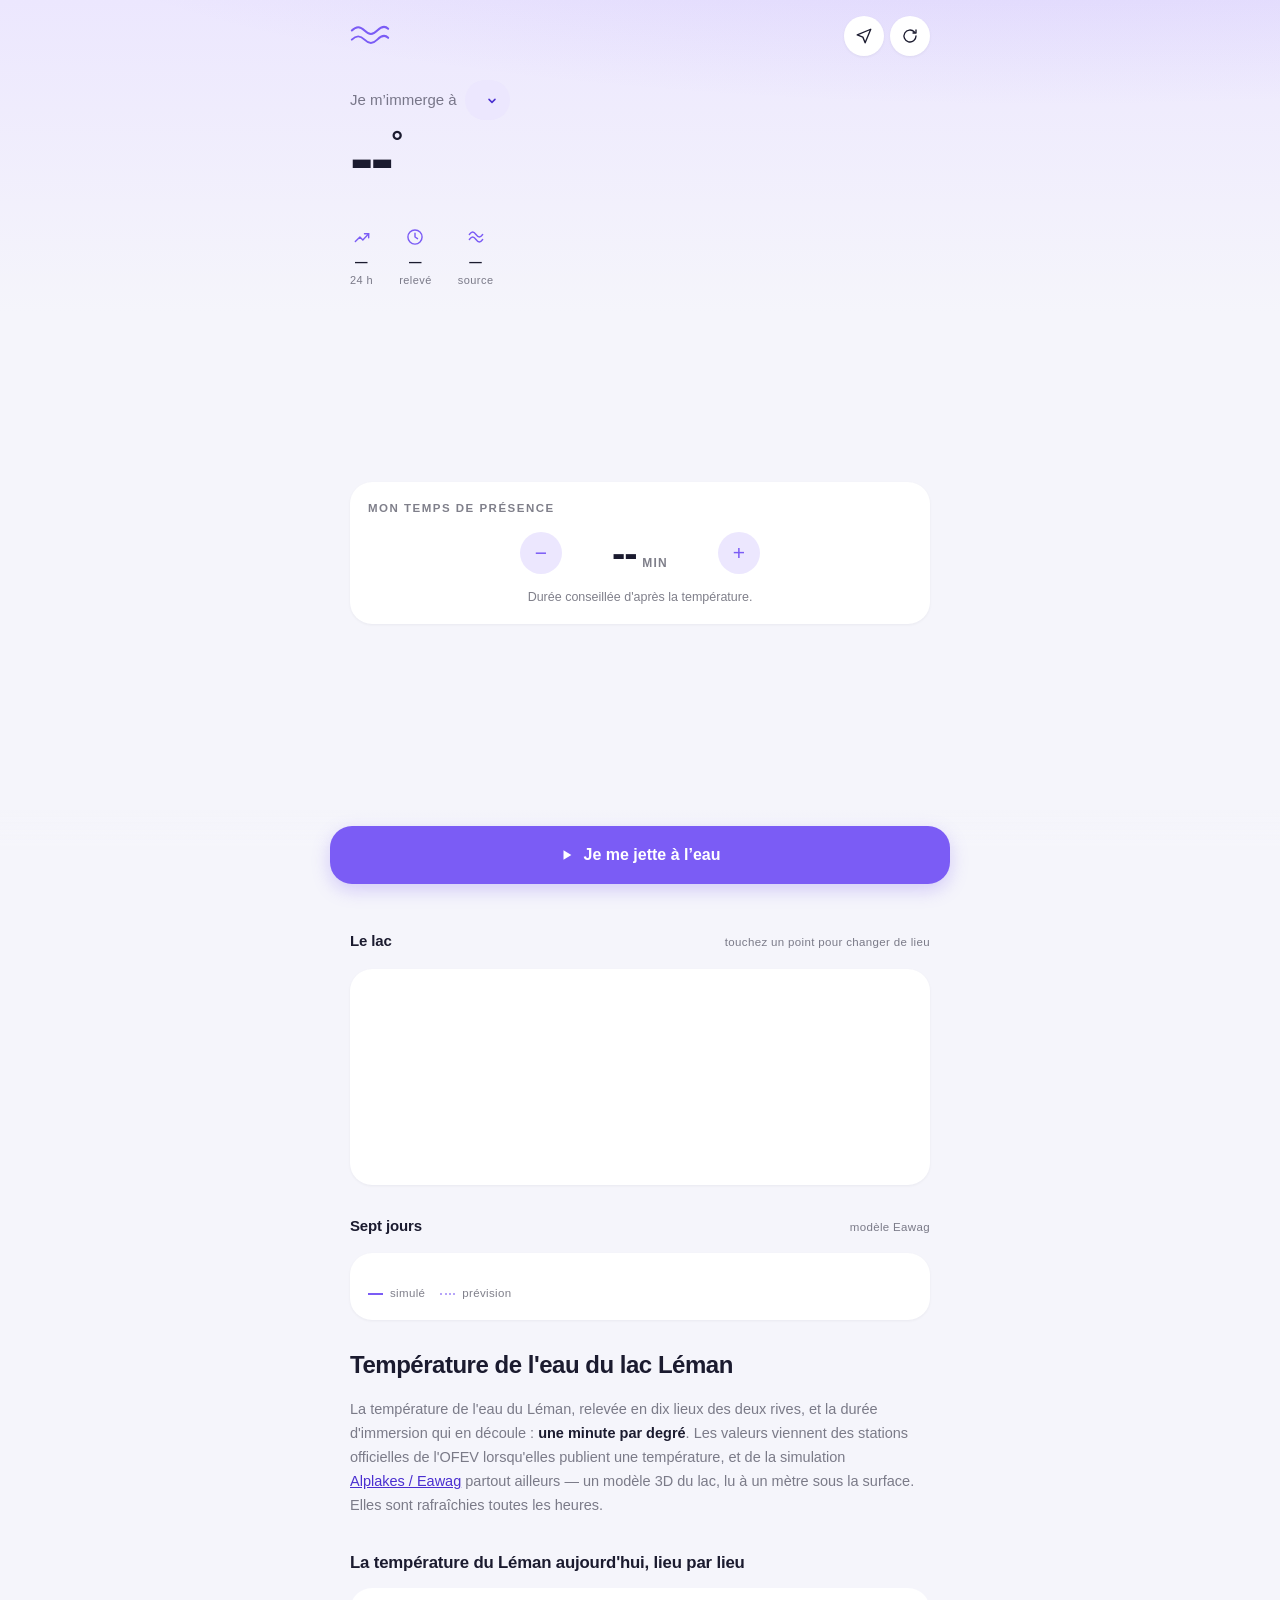
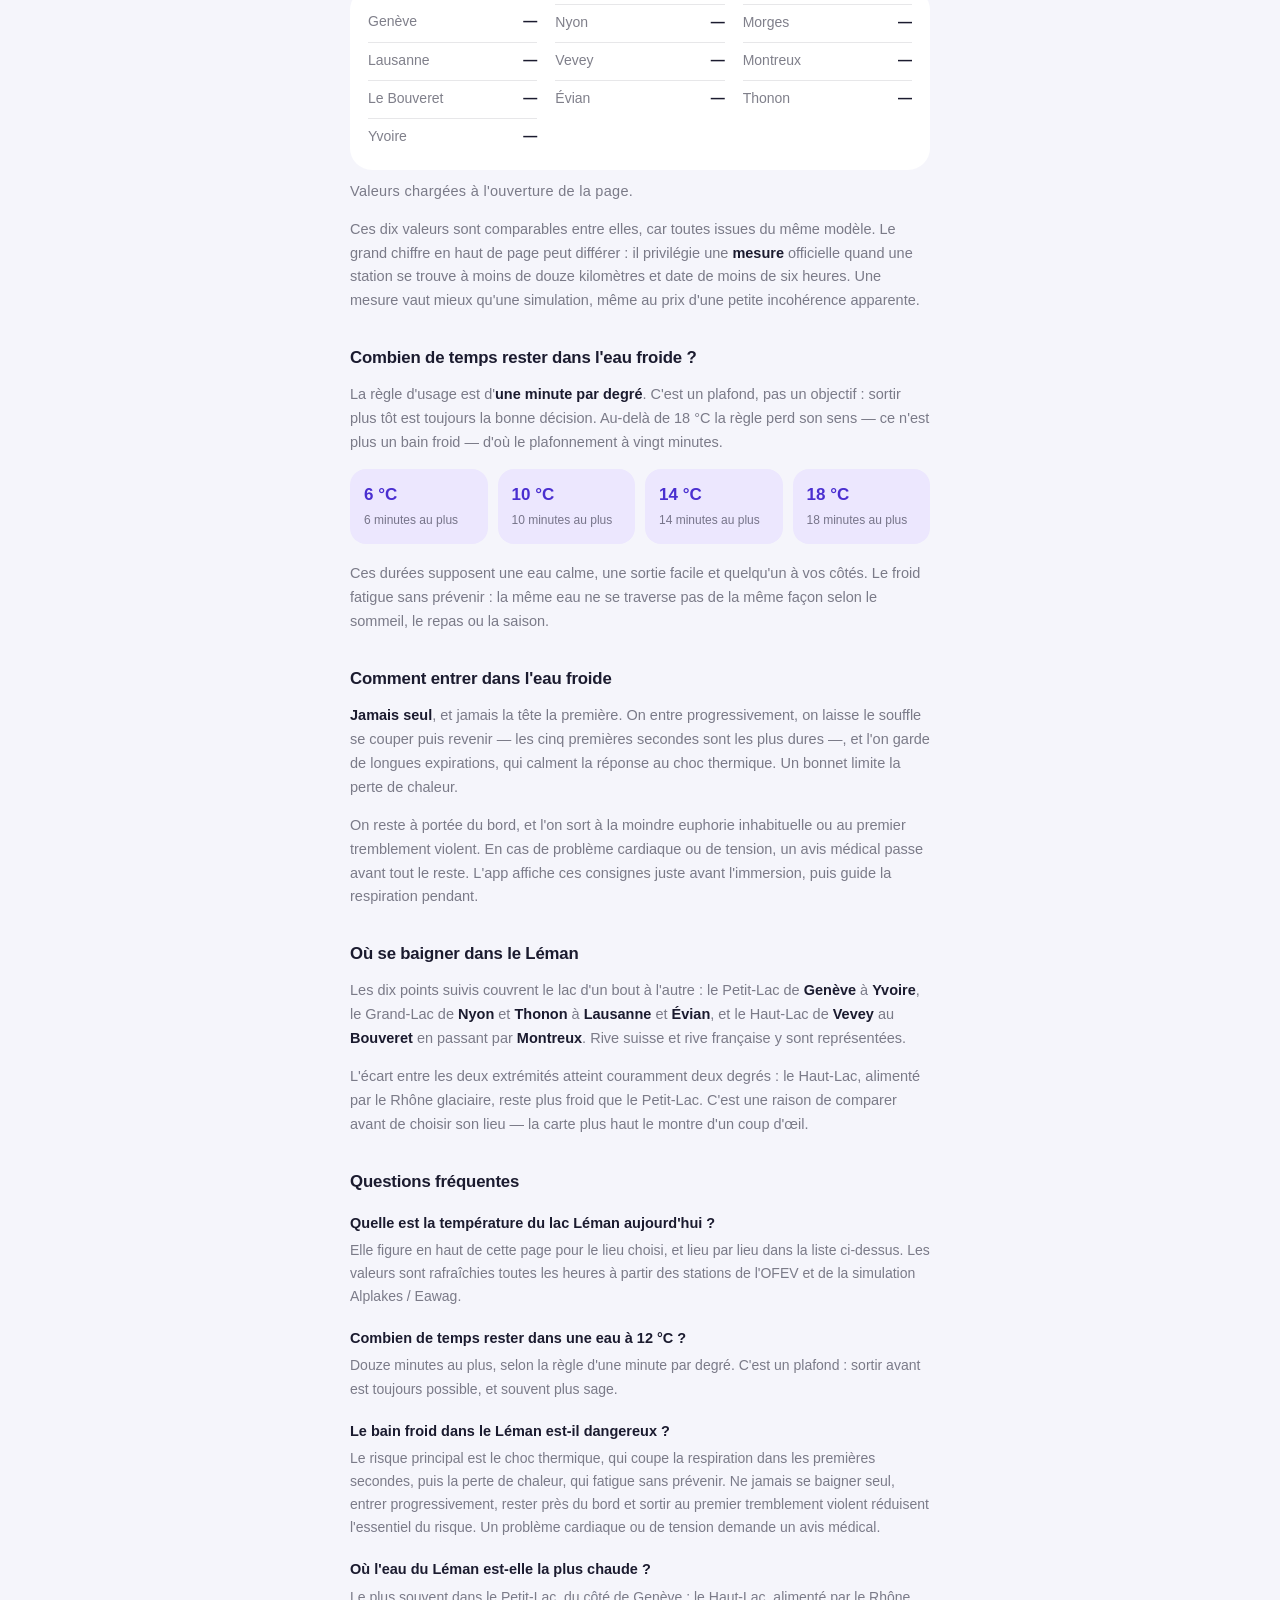
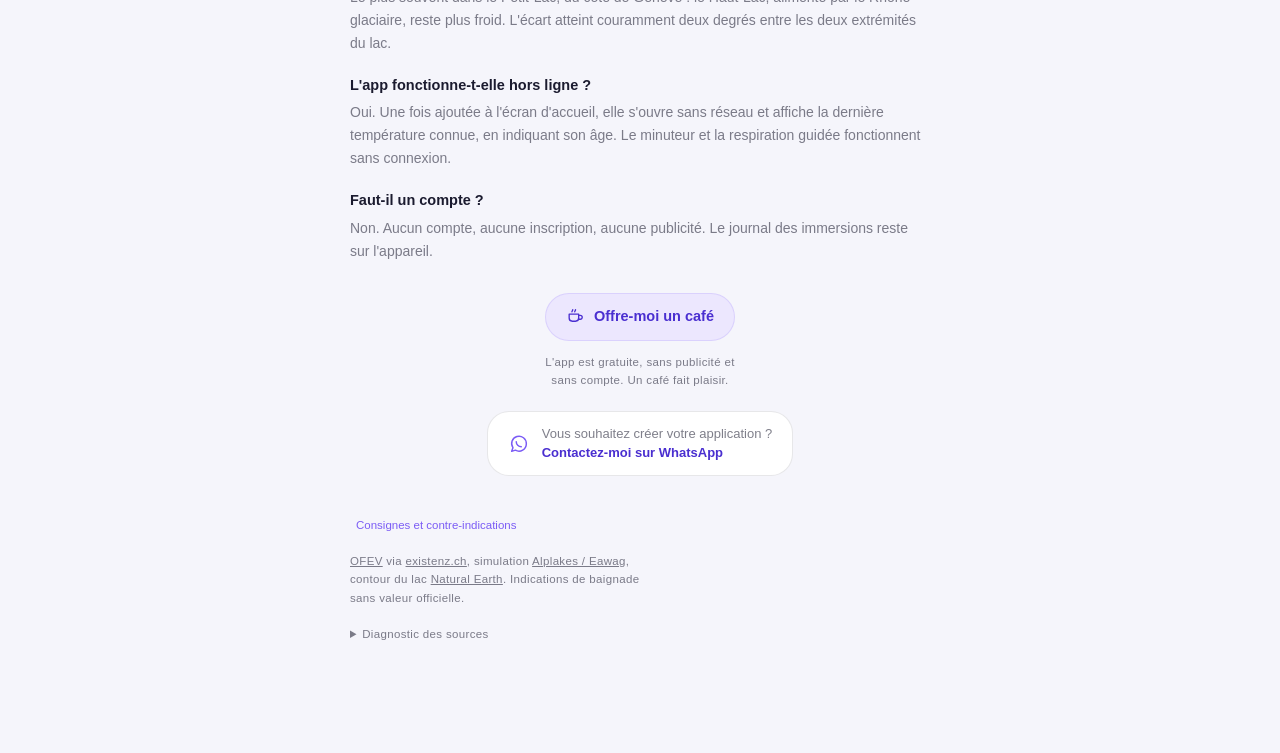
==== index.html @ 4a89159d "MVP v2 : onboarding sécurité, contre-indications, régularité à l'accueil Première tranche du cahier " ====
<!DOCTYPE html>
<html lang="fr-CH">
<head>
<meta charset="utf-8">
<meta name="viewport" content="width=device-width, initial-scale=1, viewport-fit=cover">

<!-- Référencement. Les URL absolues sont obligatoires ici : les robots des
     réseaux sociaux ne résolvent pas les chemins relatifs. Partout ailleurs les
     chemins restent relatifs, ce qui rend le site indifférent à son adresse —
     il a déjà déménagé une fois, d'un sous-dossier GitHub Pages vers ce
     domaine, sans qu'aucun d'eux ne bouge. -->
<title>Température du Léman — Bain froid en direct | Combien de temps rester</title>
<meta name="description"
      content="La température de l'eau du Léman en temps réel et la durée idéale de votre bain froid : 1 minute par degré. Respirez, puis entrez.">
<link rel="canonical" href="https://bainfroidtemps.ch/">

<!-- Deux couleurs plutôt qu'une : la barre d'état d'iOS suit le haut de la page,
     lilas en clair et sombre en sombre. Une teinte unique jurerait dans l'un des
     deux thèmes. -->
<meta name="theme-color" content="#ece7fe" media="(prefers-color-scheme: light)">
<meta name="theme-color" content="#13131d" media="(prefers-color-scheme: dark)">
<meta name="color-scheme" content="light dark">

<!-- Open Graph : WhatsApp, Facebook, LinkedIn -->
<meta property="og:type" content="website">
<meta property="og:site_name" content="Bains Froids Léman">
<meta property="og:title" content="Température du Léman — Bain froid en direct">
<meta property="og:description"
      content="L'eau du Léman en temps réel et la durée idéale de ton bain froid. Respire, puis entre.">
<meta property="og:url" content="https://bainfroidtemps.ch/">
<meta property="og:image" content="https://bainfroidtemps.ch/og-image.png">
<meta property="og:image:width" content="1200">
<meta property="og:image:height" content="630">
<meta property="og:image:alt" content="Bains Froids Léman — la température du lac, et le souffle pour y entrer.">
<meta property="og:locale" content="fr_CH">

<!-- Twitter / X -->
<meta name="twitter:card" content="summary_large_image">
<meta name="twitter:title" content="Température du Léman — Bain froid en direct">
<meta name="twitter:description"
      content="L'eau du Léman en temps réel et la durée idéale de ton bain froid.">
<meta name="twitter:image" content="https://bainfroidtemps.ch/og-image.png">

<!-- PWA -->
<link rel="manifest" href="manifest.webmanifest">
<meta name="apple-mobile-web-app-capable" content="yes">
<meta name="mobile-web-app-capable" content="yes">
<meta name="apple-mobile-web-app-status-bar-style" content="default">
<meta name="apple-mobile-web-app-title" content="Léman">

<!-- Icône de l'écran d'accueil iOS -->
<link rel="apple-touch-icon" href="icons/icon-180.png">

<!-- Favicons -->
<link rel="icon" type="image/png" sizes="32x32" href="icons/favicon-32.png">
<link rel="icon" type="image/png" sizes="16x16" href="icons/favicon-16.png">

<!-- Données structurées : ce qui permet à Google de comprendre qu'il s'agit
     d'une application, et non d'un article de blog sur la baignade. -->
<script type="application/ld+json">
{
  "@context": "https://schema.org",
  "@type": "WebApplication",
  "name": "Bains Froids Léman",
  "url": "https://bainfroidtemps.ch/",
  "description": "La température de l'eau du lac Léman en temps réel et la durée conseillée d'un bain froid : une minute par degré.",
  "applicationCategory": "HealthApplication",
  "operatingSystem": "iOS, Android, navigateur web",
  "inLanguage": "fr-CH",
  "isAccessibleForFree": true,
  "offers": { "@type": "Offer", "price": "0", "priceCurrency": "CHF" },
  "featureList": [
    "Température de l'eau du Léman en dix lieux",
    "Durée conseillée du bain froid, une minute par degré",
    "Minuteur avec respiration guidée et consignes de sécurité",
    "Carte du lac et prévision sur sept jours"
  ],
  "about": { "@type": "BodyOfWater", "name": "Lac Léman" }
}
</script>

<!-- Questions fréquentes. Chaque paire reprend mot pour mot le texte visible en
     bas de page : Google refuse — à juste titre — un balisage qui décrit un
     contenu absent de la page.

     À ne pas confondre avec un gain de résultat enrichi : Google a supprimé les
     résultats enrichis FAQ de la recherche le 7 mai 2026, après les avoir
     réservés depuis août 2023 aux sites gouvernementaux et de santé. Ce bloc
     reste parce que Google continue de l'analyser pour comprendre la page, et
     parce que d'autres consommateurs s'en servent — pas parce qu'il ferait
     apparaître un dépliant dans les résultats. -->
<script type="application/ld+json">
{
  "@context": "https://schema.org",
  "@type": "FAQPage",
  "inLanguage": "fr-CH",
  "mainEntity": [
    {
      "@type": "Question",
      "name": "Quelle est la température du lac Léman aujourd'hui ?",
      "acceptedAnswer": {
        "@type": "Answer",
        "text": "Elle figure en haut de cette page pour le lieu choisi, et lieu par lieu dans la liste ci-dessus. Les valeurs sont rafraîchies toutes les heures à partir des stations de l'OFEV et de la simulation Alplakes / Eawag."
      }
    },
    {
      "@type": "Question",
      "name": "Combien de temps rester dans une eau à 12 °C ?",
      "acceptedAnswer": {
        "@type": "Answer",
        "text": "Douze minutes au plus, selon la règle d'une minute par degré. C'est un plafond : sortir avant est toujours possible, et souvent plus sage."
      }
    },
    {
      "@type": "Question",
      "name": "Le bain froid dans le Léman est-il dangereux ?",
      "acceptedAnswer": {
        "@type": "Answer",
        "text": "Le risque principal est le choc thermique, qui coupe la respiration dans les premières secondes, puis la perte de chaleur, qui fatigue sans prévenir. Ne jamais se baigner seul, entrer progressivement, rester près du bord et sortir au premier tremblement violent réduisent l'essentiel du risque. Un problème cardiaque ou de tension demande un avis médical."
      }
    },
    {
      "@type": "Question",
      "name": "Où l'eau du Léman est-elle la plus chaude ?",
      "acceptedAnswer": {
        "@type": "Answer",
        "text": "Le plus souvent dans le Petit-Lac, du côté de Genève : le Haut-Lac, alimenté par le Rhône glaciaire, reste plus froid. L'écart atteint couramment deux degrés entre les deux extrémités du lac."
      }
    },
    {
      "@type": "Question",
      "name": "L'app fonctionne-t-elle hors ligne ?",
      "acceptedAnswer": {
        "@type": "Answer",
        "text": "Oui. Une fois ajoutée à l'écran d'accueil, elle s'ouvre sans réseau et affiche la dernière température connue, en indiquant son âge. Le minuteur et la respiration guidée fonctionnent sans connexion."
      }
    },
    {
      "@type": "Question",
      "name": "Faut-il un compte ?",
      "acceptedAnswer": {
        "@type": "Answer",
        "text": "Non. Aucun compte, aucune inscription, aucune publicité. Le journal des immersions reste sur l'appareil."
      }
    }
  ]
}
</script>

<link rel="stylesheet" href="app.css">
</head>
<body data-band="unknown">

<div class="wash" aria-hidden="true"></div>

<div class="app">

  <!-- Écran de préparation : température, durée, sélecteur du lieu. L'action
       vit dans son propre bandeau fixe, ci-dessous : toujours visible. -->
  <section class="screen">

    <header class="top">
      <svg class="mark" viewBox="0 0 44 30" role="img" aria-label="Lac Léman">
        <path d="M2 9c5-5 9-5 14 0s9 5 14 0 9-5 12-2"/>
        <path d="M2 19c5-5 9-5 14 0s9 5 14 0 9-5 12-2"/>
      </svg>
      <div class="tools">
        <button id="locate" class="ghost" type="button" aria-label="Le lieu le plus proche de moi">
          <svg viewBox="0 0 24 24" aria-hidden="true"><path d="M21 3 3 10.5l7.5 3 3 7.5L21 3Z"/></svg>
        </button>
        <button id="refresh" class="ghost" type="button" aria-label="Actualiser">
          <svg viewBox="0 0 24 24" aria-hidden="true"><path d="M20 12a8 8 0 1 1-2.34-5.66M20 4v4h-4"/></svg>
        </button>
      </div>
    </header>

    <!-- Choix du lieu : un vrai <select>, donc la roue native d'iOS — plus sûre
         au pouce qu'une liste maison, et lisible par VoiceOver sans effort. -->
    <p class="whereat">
      <label for="spot">Je m’immerge à</label>
      <span class="pick">
        <select id="spot" aria-label="Lieu de baignade"></select>
        <svg viewBox="0 0 16 16" aria-hidden="true"><path d="M4 6.5 8 10.5l4-4"/></svg>
      </span>
      <span class="whereat-far" id="spotDistance"></span>
    </p>

    <div class="readout" aria-live="polite">
      <p class="readout-value"><span id="value">--</span><span class="degree">°</span></p>
      <p class="readout-source" id="readoutSource"></p>
    </div>

    <!-- Ce que l'app dit du jour. Change avec la température et avec la date :
         sans cela, la même phrase deux semaines de suite ne veut plus rien dire. -->
    <p class="greeting" id="greeting"></p>

    <ul class="facts">
      <li>
        <svg viewBox="0 0 24 24" aria-hidden="true"><path d="M4 17.5 9.5 12l3.5 3.5L20 8"/><path d="M15 8h5v5"/></svg>
        <span><b id="factTrend">—</b>24 h</span>
      </li>
      <li>
        <svg viewBox="0 0 24 24" aria-hidden="true"><circle cx="12" cy="12" r="8.5"/><path d="M12 7.5V12l3 2"/></svg>
        <span><b id="factAge">—</b><span id="factAgeLabel">relevé</span></span>
      </li>
      <li>
        <svg viewBox="0 0 24 24" aria-hidden="true"><path d="M4 15c3-4 5-4 8 0s5 4 8 0"/><path d="M4 9c3-4 5-4 8 0s5 4 8 0"/></svg>
        <span><b id="factSource">—</b>source</span>
      </li>
    </ul>

    <!-- Invisible tant qu'aucun bain n'est consigné : rien à raconter à qui
         découvre l'app. La régularité, jamais la durée ni le froid — voir
         `statsPhrase` dans sources.js. -->
    <p class="streak" id="homeStreak" hidden></p>

    <div class="card">
      <p class="card-title">Mon temps de présence</p>
      <div class="bath-stepper">
        <button type="button" id="bathMinus" class="round" aria-label="Une minute de moins">−</button>
        <p class="bath-duration"><span id="bathMinutes">--</span><span class="bath-unit">min</span></p>
        <button type="button" id="bathPlus" class="round" aria-label="Une minute de plus">+</button>
      </div>
      <p class="card-note" id="bathNote">Durée conseillée d'après la température.</p>
    </div>
  </section>

  <!-- Bandeau d'action fixe : le geste de lancement ne doit pas dépendre du
       défilement, ni pour le retrouver plus bas, ni pour l'éviter par mégarde
       en scrollant vers la carte ou la courbe.
       Rien d'autre ne s'y ajoute : c'est un bord d'écran, la place y est comptée,
       et tout ce qui s'y superpose finit par recouvrir le bouton. -->
  <div class="cta-dock">
    <button type="button" id="bathStart" class="cta">
      <svg class="cta-icon" viewBox="0 0 16 16" aria-hidden="true"><path d="M4 2.5v11l9-5.5-9-5.5Z"/></svg>
      Je me jette à l’eau
    </button>
  </div>

  <!-- La carte : comparer les lieux vient après le geste. -->
  <section class="block">
    <h2 class="micro">Le lac <span class="micro-note">touchez un point pour changer de lieu</span></h2>
    <div class="card">
      <div class="map" id="map"></div>
    </div>
  </section>

  <section class="block">
    <h2 class="micro">Sept jours <span id="chartHint" class="micro-note">modèle Eawag</span></h2>
    <div class="card">
      <div class="chart" id="chart"></div>
      <p class="micro-note legend">
        <span class="key"></span>simulé<span class="key key-future"></span>prévision
      </p>
    </div>
  </section>

  <!-- Contenu rédigé, sous l'app plutôt que dedans : l'écran de préparation
       reste nu, et un moteur de recherche trouve enfin autre chose que des
       libellés de boutons. Les valeurs entre les marqueurs `prerender` sont
       écrites par la CI (tools/prerender-seo.mjs) : sans elles, un robot ne voit
       que des tirets, puisque tout le reste arrive par JavaScript. -->
  <section class="block prose">
    <h1>Température de l'eau du lac Léman</h1>

    <p>
      La température de l'eau du Léman, relevée en dix lieux des deux rives, et
      la durée d'immersion qui en découle&nbsp;: <b>une minute par degré</b>.
      Les valeurs viennent des stations officielles de l'OFEV lorsqu'elles
      publient une température, et de la simulation
      <a href="https://www.alplakes.eawag.ch/" target="_blank" rel="noopener">Alplakes&nbsp;/&nbsp;Eawag</a>
      partout ailleurs — un modèle 3D du lac, lu à un mètre sous la surface.
      Elles sont rafraîchies toutes les heures.
    </p>

    <h2 id="aujourdhui">La température du Léman aujourd'hui, lieu par lieu</h2>

    <ul class="temps" id="tempsList">
      <!-- prerender:temps -->
      <li><span>Genève</span><b>—</b></li>
      <li><span>Nyon</span><b>—</b></li>
      <li><span>Morges</span><b>—</b></li>
      <li><span>Lausanne</span><b>—</b></li>
      <li><span>Vevey</span><b>—</b></li>
      <li><span>Montreux</span><b>—</b></li>
      <li><span>Le Bouveret</span><b>—</b></li>
      <li><span>Évian</span><b>—</b></li>
      <li><span>Thonon</span><b>—</b></li>
      <li><span>Yvoire</span><b>—</b></li>
      <!-- /prerender:temps -->
    </ul>

    <p class="temps-stamp">
      <!-- prerender:stamp -->Valeurs chargées à l'ouverture de la page.<!-- /prerender:stamp -->
    </p>

    <p>
      Ces dix valeurs sont comparables entre elles, car toutes issues du même
      modèle. Le grand chiffre en haut de page peut différer&nbsp;: il privilégie
      une <b>mesure</b> officielle quand une station se trouve à moins de douze
      kilomètres et date de moins de six heures. Une mesure vaut mieux qu'une
      simulation, même au prix d'une petite incohérence apparente.
    </p>

    <h2 id="duree">Combien de temps rester dans l'eau froide&nbsp;?</h2>

    <p>
      La règle d'usage est d'<b>une minute par degré</b>. C'est un plafond, pas un
      objectif&nbsp;: sortir plus tôt est toujours la bonne décision. Au-delà de
      18&nbsp;°C la règle perd son sens — ce n'est plus un bain froid — d'où le
      plafonnement à vingt minutes.
    </p>

    <ul class="duree-list">
      <li><b>6&nbsp;°C</b><span>6 minutes au plus</span></li>
      <li><b>10&nbsp;°C</b><span>10 minutes au plus</span></li>
      <li><b>14&nbsp;°C</b><span>14 minutes au plus</span></li>
      <li><b>18&nbsp;°C</b><span>18 minutes au plus</span></li>
    </ul>

    <p>
      Ces durées supposent une eau calme, une sortie facile et quelqu'un à vos
      côtés. Le froid fatigue sans prévenir&nbsp;: la même eau ne se traverse pas
      de la même façon selon le sommeil, le repas ou la saison.
    </p>

    <h2 id="entrer">Comment entrer dans l'eau froide</h2>

    <p>
      <b>Jamais seul</b>, et jamais la tête la première. On entre
      progressivement, on laisse le souffle se couper puis revenir — les cinq
      premières secondes sont les plus dures —, et l'on garde de longues
      expirations, qui calment la réponse au choc thermique. Un bonnet limite la
      perte de chaleur.
    </p>

    <p>
      On reste à portée du bord, et l'on sort à la moindre euphorie inhabituelle
      ou au premier tremblement violent. En cas de problème cardiaque ou de
      tension, un avis médical passe avant tout le reste. L'app affiche ces
      consignes juste avant l'immersion, puis guide la respiration pendant.
    </p>

    <h2 id="ou">Où se baigner dans le Léman</h2>

    <p>
      Les dix points suivis couvrent le lac d'un bout à l'autre&nbsp;: le
      Petit-Lac de <b>Genève</b> à <b>Yvoire</b>, le Grand-Lac de <b>Nyon</b> et
      <b>Thonon</b> à <b>Lausanne</b> et <b>Évian</b>, et le Haut-Lac de
      <b>Vevey</b> au <b>Bouveret</b> en passant par <b>Montreux</b>. Rive suisse
      et rive française y sont représentées.
    </p>

    <p>
      L'écart entre les deux extrémités atteint couramment deux degrés&nbsp;: le
      Haut-Lac, alimenté par le Rhône glaciaire, reste plus froid que le
      Petit-Lac. C'est une raison de comparer avant de choisir son lieu — la
      carte plus haut le montre d'un coup d'œil.
    </p>

    <h2 id="faq">Questions fréquentes</h2>

    <dl class="faq">
      <dt>Quelle est la température du lac Léman aujourd'hui&nbsp;?</dt>
      <dd>
        Elle figure en haut de cette page pour le lieu choisi, et lieu par lieu
        dans la liste ci-dessus. Les valeurs sont rafraîchies toutes les heures à
        partir des stations de l'OFEV et de la simulation Alplakes&nbsp;/&nbsp;Eawag.
      </dd>

      <dt>Combien de temps rester dans une eau à 12&nbsp;°C&nbsp;?</dt>
      <dd>
        Douze minutes au plus, selon la règle d'une minute par degré. C'est un
        plafond&nbsp;: sortir avant est toujours possible, et souvent plus sage.
      </dd>

      <dt>Le bain froid dans le Léman est-il dangereux&nbsp;?</dt>
      <dd>
        Le risque principal est le choc thermique, qui coupe la respiration dans
        les premières secondes, puis la perte de chaleur, qui fatigue sans
        prévenir. Ne jamais se baigner seul, entrer progressivement, rester près
        du bord et sortir au premier tremblement violent réduisent l'essentiel du
        risque. Un problème cardiaque ou de tension demande un avis médical.
      </dd>

      <dt>Où l'eau du Léman est-elle la plus chaude&nbsp;?</dt>
      <dd>
        Le plus souvent dans le Petit-Lac, du côté de Genève&nbsp;: le Haut-Lac,
        alimenté par le Rhône glaciaire, reste plus froid. L'écart atteint
        couramment deux degrés entre les deux extrémités du lac.
      </dd>

      <dt>L'app fonctionne-t-elle hors ligne&nbsp;?</dt>
      <dd>
        Oui. Une fois ajoutée à l'écran d'accueil, elle s'ouvre sans réseau et
        affiche la dernière température connue, en indiquant son âge. Le minuteur
        et la respiration guidée fonctionnent sans connexion.
      </dd>

      <dt>Faut-il un compte&nbsp;?</dt>
      <dd>
        Non. Aucun compte, aucune inscription, aucune publicité. Le journal des
        immersions reste sur l'appareil.
      </dd>
    </dl>
  </section>

  <!-- Soutien : en filet plutôt qu'en violet plein, pour ne pas entrer en
       concurrence avec le bouton de lancement, qui reste la seule action pleine
       de l'écran. -->
  <section class="block support">
    <a class="coffee" href="https://paypal.me/germainlot" target="_blank" rel="noopener">
      <svg viewBox="0 0 24 24" aria-hidden="true">
        <path d="M4 9h12v5a4 4 0 0 1-4 4H8a4 4 0 0 1-4-4V9Z"/>
        <path d="M16 10.5h2a2.5 2.5 0 0 1 0 5h-2"/>
        <path d="M7.5 6c0-1 1-1.4 1-2.5M11 6c0-1 1-1.4 1-2.5"/>
      </svg>
      Offre-moi un café
    </a>
    <p class="micro-note">
      L'app est gratuite, sans publicité et sans compte. Un café fait plaisir.
    </p>

    <!-- Le libellé annonce WhatsApp : le lien ouvre l'application, et une
         destination inattendue au toucher se paie en confiance. -->
    <a class="commission"
       href="https://api.whatsapp.com/send/?phone=41799291598&amp;text=Bonjour+Germain%2C%0A%0AJe+souhaite+lancer+un+projet+de+site+web.%0A%0AVoici+quelques+informations+%3A%0A%E2%80%93+Type+de+projet+%3A%0A%E2%80%93+Objectif+principal+%3A%0A%E2%80%93+D%C3%A9lai+souhait%C3%A9+%3A%0A%0AJe+suis+disponible+pour+en+discuter.&amp;type=phone_number&amp;app_absent=0"
       target="_blank" rel="noopener">
      <svg viewBox="0 0 24 24" aria-hidden="true">
        <path d="M20 11.7a8 8 0 0 1-11.9 7L4 20l1.4-4a8 8 0 1 1 14.6-4.3Z"/>
        <path d="M9 9.5c0 3 2.5 5.5 5.5 5.5"/>
      </svg>
      <span>Vous souhaitez créer votre application&nbsp;?<b>Contactez-moi sur WhatsApp</b></span>
    </a>
  </section>

  <footer class="block foot">
    <!-- Invite d'installation : une ligne au pied de page, dans la taille des
         mentions de sources. Elle a d'abord été un panneau flottant, puis une
         carte dans le bandeau d'action — les deux fois, elle disputait le bas de
         l'écran au seul bouton qui compte. Ici elle informe sans rien couvrir. -->
    <p class="install" id="install" hidden>
      <svg viewBox="0 0 24 24" aria-hidden="true">
        <path d="M12 15.5V4m0 0L8.5 7.5M12 4l3.5 3.5"/>
        <path d="M5.5 13v6a1.5 1.5 0 0 0 1.5 1.5h10a1.5 1.5 0 0 0 1.5-1.5v-6"/>
      </svg>
      <span>Ajoutez l'app à votre écran d'accueil&nbsp;: <b>Partager</b> → <b>Sur l'écran d'accueil</b>.</span>
      <button type="button" id="installClose" class="link-btn">Fermer</button>
    </p>

    <p class="micro-note">
      <button type="button" id="reviewSafety" class="link-btn">Consignes et contre-indications</button>
    </p>

    <p class="micro-note">
      <a href="https://www.hydrodaten.admin.ch/" target="_blank" rel="noopener">OFEV</a>
      via <a href="https://api.existenz.ch/" target="_blank" rel="noopener">existenz.ch</a>,
      simulation <a href="https://www.alplakes.eawag.ch/" target="_blank" rel="noopener">Alplakes&nbsp;/&nbsp;Eawag</a>,
      contour du lac <a href="https://www.naturalearthdata.com/" target="_blank" rel="noopener">Natural&nbsp;Earth</a>.
      Indications de baignade sans valeur officielle.
    </p>
    <details class="diag">
      <summary class="micro-note">Diagnostic des sources</summary>
      <pre id="diagOut">—</pre>
    </details>
  </footer>

  <div class="toast" id="toast" hidden></div>
</div>

<!-- Sécurité, avant tout le reste : montrée une fois à l'ouverture, et
     rappelable depuis le pied de page. Deux écrans, jamais un diagnostic —
     l'app informe des risques, elle ne certifie jamais que vous pouvez vous
     baigner : aucune case « je n'ai aucune contre-indication » n'existe ici. -->
<div class="onboarding" id="onboarding" role="dialog" aria-label="Consignes de sécurité" data-step="safety" hidden>

  <div class="onb-step" data-step="safety">
    <p class="timer-phase">Avant de commencer</p>
    <p class="onb-lead">Le bain froid comporte des risques réels. Quatre choses à savoir avant la première fois.</p>

    <ul class="brief-list">
      <li><b>Choc thermique.</b> Le souffle se coupe dans les premières secondes — c'est normal, il repart. Entrez progressivement, jamais la tête la première.</li>
      <li><b>Jamais seul.</b> Quelqu'un vous accompagne et vous voit, à chaque immersion.</li>
      <li><b>Après-coup (afterdrop).</b> Le corps continue de se refroidir après la sortie. Vêtements secs et chauds d'abord ; douche brûlante ou sauna, seulement après.</li>
      <li><b>Sortie immédiate</b> à la moindre euphorie inhabituelle ou au premier tremblement violent.</li>
    </ul>

    <button type="button" id="onbNext" class="cta">Continuer</button>
  </div>

  <div class="onb-step" data-step="health">
    <p class="timer-phase">Une chose à vérifier</p>
    <p class="onb-lead">
      Problème cardiaque, hypertension, grossesse, épilepsie, syndrome de Raynaud, ou le moindre doute sur votre
      état de santé&nbsp;: parlez-en à un médecin avant de commencer. Cette app n'est pas un dispositif médical
      et ne remplace pas cet avis.
    </p>

    <p class="onb-emergency">En cas d'urgence en Suisse&nbsp;: <b>144</b> (ambulance) ou <b>112</b>.</p>

    <div class="timer-actions">
      <button type="button" id="onbDone" class="cta">Compris, découvrir l'app</button>
      <button type="button" id="onbBack" class="link-btn">Revoir les consignes</button>
    </div>

    <p class="brief-sources">
      D'après <a href="https://www.slrg.ch/fr/conseils-pour-la-nage-en-eau-froide" target="_blank" rel="noopener">la SSS</a>
      et <a href="https://www.wta.org/go-outside/trail-smarts/how-to-swim-safely-in-cold-water-lakes" target="_blank" rel="noopener">la WTA</a>.
      Ne remplace pas un avis médical.
    </p>
  </div>

</div>

<!-- Minuteur plein écran : consignes et confirmation, puis l'immersion. -->
<div class="timer" id="timer" role="dialog" aria-label="Minuteur de bain froid" data-state="briefing" hidden>

  <!-- Deuxième confirmation : les consignes se lisent avant d'entrer dans l'eau. -->
  <div class="brief" id="brief">
    <p class="timer-phase">Avant d'entrer</p>

    <p class="brief-duration"><span id="briefMinutes">--</span><span class="bath-unit">min max</span></p>

    <ul class="brief-list">
      <li>Quelqu'un vous accompagne et vous voit.</li>
      <li>Entrez progressivement, jamais la tête la première ; un bonnet limite la perte de chaleur.</li>
      <li>Respirez lentement, longues expirations, pour contrer le choc thermique.</li>
      <li>Restez à portée du bord : la fatigue peut tomber d'un coup.</li>
      <li>Sortez à la moindre euphorie inhabituelle ou tremblement violent.</li>
      <li>Problème cardiaque ou de tension : abstenez-vous, demandez un avis médical.</li>
    </ul>

    <div class="hold">
      <button type="button" id="holdBtn" class="hold-btn"
              aria-label="Maintenir pour lancer le minuteur">
        <svg viewBox="0 0 96 96" aria-hidden="true">
          <circle class="hold-track" cx="48" cy="48" r="43"/>
          <circle class="hold-fill" id="holdFill" cx="48" cy="48" r="43"/>
        </svg>
        <span class="hold-label" id="holdLabel">Maintenir</span>
      </button>
      <p class="timer-note" id="holdNote">Maintenez une seconde pour lancer</p>
    </div>

    <button type="button" id="briefCancel" class="link-btn">Annuler</button>

    <p class="brief-sources">
      D'après <a href="https://www.slrg.ch/fr/conseils-pour-la-nage-en-eau-froide" target="_blank" rel="noopener">la SSS</a>,
      <a href="https://www.24heures.ch/bain-en-eau-froide-conseils-et-lieux-pour-se-lancer-358447963782" target="_blank" rel="noopener">24 heures</a>,
      <a href="https://www.20min.ch/fr/story/bain-en-eau-froide-les-conseils-dun-expert-romand-294476565256" target="_blank" rel="noopener">20 minutes</a>
      et <a href="https://www.wta.org/go-outside/trail-smarts/how-to-swim-safely-in-cold-water-lakes" target="_blank" rel="noopener">la WTA</a>.
      Ne remplace pas un avis médical.
    </p>
  </div>

  <div class="timer-inner" aria-live="polite">
    <p class="timer-phase" id="timerPhase">—</p>
    <p class="timer-clock" id="timerClock">00:00</p>
    <p class="timer-hint" id="timerHint"></p>

    <div class="breath" id="breath" hidden>
      <span class="breath-ring" id="breathRing"></span>
      <span class="breath-word" id="breathWord">Inspirez</span>
    </div>
    <div class="timer-bar"><span id="timerFill"></span></div>
    <p class="timer-meta" id="timerMeta"></p>
    <p class="timer-warn">
      Sortez immédiatement en cas d'euphorie inhabituelle ou de tremblements violents.
    </p>
    <div class="timer-actions">
      <button type="button" id="timerDone" class="cta">Je sors</button>
      <button type="button" id="timerCancel" class="link-btn">Annuler</button>
    </div>
    <p class="timer-note">Gardez l'écran allumé : iOS suspend le minuteur en arrière-plan.</p>
  </div>

  <!-- Après la sortie : le moment où l'app dit quelque chose plutôt que de
       disparaître. « Voilà. » sans félicitations, la donnée du jour, et le geste
       qui inscrit l'immersion au journal. -->
  <div class="after" id="after">
    <p class="after-word">Voilà.</p>
    <p class="after-line" id="afterLine">Rien de spectaculaire, et pourtant.</p>

    <div class="after-facts">
      <p><b id="afterMinutes">--</b><span>minutes</span></p>
      <p><b id="afterTemp">--</b><span>degrés</span></p>
    </div>

    <p class="after-stats" id="afterStats"></p>

    <div class="timer-actions">
      <button type="button" id="afterKeep" class="cta">
        <svg class="cta-tick" viewBox="0 0 16 16" aria-hidden="true"><path d="M3 8.5 6.2 12 13 4"/></svg>
        J'y étais
      </button>
      <button type="button" id="afterShare" class="link-btn" hidden>Partager</button>
      <button type="button" id="afterClose" class="link-btn">Fermer</button>
    </div>
  </div>
</div>

<script src="app.js" type="module"></script>
</body>
</html>
---- app.css ----
/* Température du Léman
 *
 * Identité reprise d'une maquette d'app de réservation : violet et lilas, fonds
 * clairs, cartes blanches très arrondies, icônes en filet, et un histogramme
 * d'affluence — devenu ici « quand y aller », qui répond à la vraie question
 * d'un baigneur. La température ne colore plus le fond : elle colore les barres
 * et les points de la carte, là où elle se compare.
 */

:root {
  --ink: #1b1b2f;
  --ink-soft: rgba(27, 27, 47, .56);
  --rule: rgba(27, 27, 47, .1);
  --paper: #f5f5fb;
  --card: #ffffff;
  --accent: #7b5cf5;
  --accent-ink: #ffffff;
  --accent-soft: #ece7fe;
  /* Violet assombri : l'accent lui-même manque de contraste sur le lilas pâle. */
  --accent-ink-on-soft: #4a2fd0;
  --accent-dim: rgba(123, 92, 245, .16);

  --gutter: 20px;
  --radius: 22px;
  --radius-sm: 16px;
  /* Hauteur du bandeau d'action fixe, encoche comprise : sert à réserver la
     place en bas de page, plutôt que de deviner à chaque endroit qui en a
     besoin. Valeur de repli seulement — `app.js` la mesure et la corrige, car
     elle change avec l'encoche, l'invite d'installation et un libellé qui
     passerait à la ligne. */
  --dock-h: 90px;
}

@media (prefers-color-scheme: dark) {
  :root {
    --ink: #f2f1fa;
    --ink-soft: rgba(242, 241, 250, .58);
    --rule: rgba(242, 241, 250, .13);
    --paper: #13131d;
    --card: #1e1e2c;
    --accent: #a48cff;
    --accent-ink: #17122b;
    --accent-soft: #272041;
    --accent-ink-on-soft: #cfc2ff;
    --accent-dim: rgba(164, 140, 255, .22);
  }
}

* { box-sizing: border-box; }

html {
  -webkit-text-size-adjust: 100%;
  background: var(--paper);
}

body {
  margin: 0;
  color: var(--ink);
  background: var(--paper);
  font: 400 16px/1.5 -apple-system, BlinkMacSystemFont, "SF Pro Text", "Helvetica Neue", Arial, sans-serif;
  overflow-x: hidden;
  -webkit-tap-highlight-color: transparent;
}

/* Bandeau lilas en tête, comme l'illustration de la maquette : il habille le
   haut de l'écran sans que la couleur ne porte d'information. */
.wash {
  position: absolute;
  top: 0;
  left: 0;
  right: 0;
  height: 340px;
  z-index: 0;
  pointer-events: none;
  /* Indispensable : la vague ci-dessous dépasse volontairement de 30 % de chaque
     côté pour pouvoir se déplacer. Sans ce clip, elle élargit le document de
     près de deux cents pixels — `overflow-x: hidden` sur body masque le
     débordement à la peinture, mais iOS laisse quand même déplacer la page au
     doigt, et l'écran se décale entier. */
  overflow: hidden;
  background:
    radial-gradient(120% 90% at 82% -30%, var(--accent-dim) 0%, transparent 68%),
    linear-gradient(var(--accent-soft), transparent 92%);
}

/* Une vague qui traverse le bandeau une fois, à l'ouverture. Elle ne boucle pas :
   un mouvement perpétuel derrière une valeur qu'on vient lire finirait par gêner. */
.wash::after {
  content: '';
  position: absolute;
  left: -30%;
  right: -30%;
  top: 96px;
  height: 200px;
  opacity: 0;
  /* Les dégradés s'éteignent avant les bords de la boîte. À 100 % d'extension
     ils y arrivaient encore visibles, et la vague se terminait sur un trait net. */
  background:
    radial-gradient(52% 52% at 22% 50%, rgba(255, 255, 255, .5) 0%, transparent 72%),
    radial-gradient(44% 48% at 70% 46%, var(--accent-dim) 0%, transparent 74%);
  animation: swell 2.6s cubic-bezier(.25, .6, .3, 1) 120ms 1 both;
}

@keyframes swell {
  0%   { opacity: 0;   transform: translateX(-14%) skewY(-1.6deg); }
  40%  { opacity: .85; }
  100% { opacity: 0;   transform: translateX(12%) skewY(1.2deg); }
}

@media (prefers-color-scheme: dark) {
  .wash::after { mix-blend-mode: screen; }
}

@media (prefers-reduced-motion: reduce) {
  .wash::after { animation: none; display: none; }
}

.app {
  position: relative;
  z-index: 1;
  max-width: 620px;
  margin: 0 auto;
  /* Le bandeau d'action est fixe et flotte par-dessus : sans cette réserve,
     il couvrirait le pied de page plutôt que de simplement le surplomber.
     `--dock-h` inclut déjà l'encoche du bas, mesurée avec le bandeau. */
  padding: 0 calc(env(safe-area-inset-right) + var(--gutter))
           calc(var(--dock-h) + 20px)
           calc(env(safe-area-inset-left) + var(--gutter));
}

/* ------------------------------------------------------------ en-tête */

.screen {
  min-height: 100vh;
  min-height: 100dvh;
  padding-top: calc(env(safe-area-inset-top) + 16px);
  /* Même réserve qu'en pied de page : la carte de durée, centrée par marge
     automatique, ne doit pas se retrouver sous le bandeau fixe. */
  padding-bottom: calc(var(--dock-h) + 12px);
  display: flex;
  flex-direction: column;
}

.top {
  display: flex;
  align-items: center;
  justify-content: space-between;
}

.mark {
  width: 40px;
  height: 28px;
  fill: none;
  stroke: var(--accent);
  stroke-width: 2.2;
  stroke-linecap: round;
}

.tools { display: flex; gap: 6px; }

.ghost {
  width: 40px;
  height: 40px;
  display: grid;
  place-items: center;
  border: 0;
  border-radius: 50%;
  background: var(--card);
  color: var(--ink);
  cursor: pointer;
  box-shadow: 0 1px 3px rgba(27, 27, 47, .06);
}

.ghost svg {
  width: 18px;
  height: 18px;
  fill: none;
  stroke: currentColor;
  stroke-width: 1.8;
  stroke-linecap: round;
  stroke-linejoin: round;
}

.ghost.busy svg { animation: spin 900ms linear infinite; }
@keyframes spin { to { transform: rotate(360deg); } }
@media (prefers-reduced-motion: reduce) { .ghost.busy svg { animation: none; } }

/* ------------------------------------------------------------ où je me baigne */

.whereat {
  display: flex;
  align-items: center;
  flex-wrap: wrap;
  gap: 8px;
  margin: 24px 0 0;
  font-size: 15px;
  color: var(--ink-soft);
}

.whereat label { flex: none; }

.whereat-far {
  flex: none;
  font-size: 12.5px;
  color: var(--ink-soft);
  opacity: .8;
}

/* Pastille violette autour du <select> : le menu reste natif — la roue d'iOS —
   et seule son enveloppe est dessinée. */
.pick {
  position: relative;
  display: inline-flex;
  align-items: center;
  border-radius: 999px;
  background: var(--accent-soft);
}

.pick select {
  /* 16 px au moins : en dessous, iOS zoome sur le champ à l'ouverture. */
  appearance: none;
  -webkit-appearance: none;
  padding: 8px 30px 8px 15px;
  border: 0;
  border-radius: inherit;
  background: transparent;
  color: var(--accent-ink-on-soft);
  font: inherit;
  font-size: 16px;
  font-weight: 600;
  cursor: pointer;
}

.pick select:focus-visible { outline: 2px solid var(--accent); outline-offset: 2px; }

.pick svg {
  position: absolute;
  right: 12px;
  width: 12px;
  height: 13px;
  fill: none;
  stroke: var(--accent-ink-on-soft);
  stroke-width: 2;
  stroke-linecap: round;
  stroke-linejoin: round;
  pointer-events: none;
}

/* Ce que l'app dit du jour : entre le chiffre et les repères, en retrait. */
.greeting {
  max-width: 30ch;
  margin: 0 0 20px;
  font-size: 14.5px;
  line-height: 1.5;
  color: var(--ink-soft);
}

/* ---------------------------------------------------------- température */

.readout {
  display: flex;
  align-items: baseline;
  gap: 12px;
  flex-wrap: wrap;
  margin: 6px 0 18px;
}

.readout-value {
  margin: 0;
  display: flex;
  align-items: flex-start;
  font-family: -apple-system, BlinkMacSystemFont, "SF Pro Display", "Helvetica Neue", Arial, sans-serif;
  font-size: clamp(3.2rem, 16vw, 4.4rem);
  font-weight: 700;
  line-height: .9;
  letter-spacing: -.04em;
  font-variant-numeric: tabular-nums;
}

.readout-value .degree { font-size: .42em; line-height: 1.1; }

.readout-source {
  margin: 0 0 6px;
  font-size: 12px;
  letter-spacing: .04em;
  text-transform: uppercase;
  color: var(--ink-soft);
}

.stale .readout-value { opacity: .45; }

/* Trois repères en filet, sur le modèle des équipements de la maquette. */
.facts {
  display: flex;
  gap: 26px;
  margin: 0 0 20px;
  padding: 0;
  list-style: none;
}

.facts li {
  display: flex;
  flex-direction: column;
  align-items: center;
  gap: 6px;
  font-size: 11px;
  letter-spacing: .04em;
  color: var(--ink-soft);
  text-align: center;
}

.facts svg {
  width: 20px;
  height: 20px;
  fill: none;
  stroke: var(--accent);
  stroke-width: 1.7;
  stroke-linecap: round;
  stroke-linejoin: round;
}

.facts b { display: block; color: var(--ink); font-size: 12.5px; font-weight: 600; }

/* La régularité, en une ligne — jamais un chiffre isolé mis en avant comme un
   score, jamais de badge. Le pastille d'accent est la seule insistance. */
.streak {
  display: flex;
  align-items: baseline;
  gap: 7px;
  margin: -6px 0 20px;
  font-size: 13.5px;
  color: var(--ink-soft);
}

.streak::before {
  content: '';
  width: 6px;
  height: 6px;
  border-radius: 50%;
  background: var(--accent);
  flex: none;
}

.streak[hidden] { display: none; }

/* ---------------------------------------------------------------- cartes */

.card {
  display: block;
  margin-bottom: 12px;
  padding: 18px;
  border-radius: var(--radius);
  background: var(--card);
  box-shadow: 0 1px 3px rgba(27, 27, 47, .05);
}

.card-title {
  margin: 0 0 14px;
  font-size: 11.5px;
  font-weight: 600;
  letter-spacing: .13em;
  text-transform: uppercase;
  color: var(--ink-soft);
}

/* Précision sous le réglage : la règle appliquée, ou son plafond. */
.card-note {
  margin: 14px 0 0;
  font-size: 12.5px;
  line-height: 1.5;
  text-align: center;
  color: var(--ink-soft);
}

/* L'écran ne porte plus qu'une carte : elle flotte entre la lecture chiffrée et
   le bouton, plutôt que de laisser tout le vide s'accumuler d'un seul côté. */
.screen .card { margin: auto 0; }

/* Réglage de la durée : moins, valeur, plus, centrés sur une même ligne. */
.bath-stepper {
  display: flex;
  align-items: center;
  justify-content: center;
  gap: 22px;
}

.round {
  width: 42px;
  height: 42px;
  flex: none;
  border: 0;
  border-radius: 50%;
  background: var(--accent-soft);
  color: var(--accent);
  font: 400 21px/1 -apple-system, BlinkMacSystemFont, sans-serif;
  cursor: pointer;
}

.bath-duration {
  margin: 0;
  min-width: 112px;
  display: flex;
  align-items: baseline;
  justify-content: center;
  gap: 6px;
  font-family: -apple-system, BlinkMacSystemFont, "SF Pro Display", sans-serif;
  font-size: 2.5rem;
  font-weight: 700;
  line-height: 1;
  letter-spacing: -.03em;
  font-variant-numeric: tabular-nums;
}

.bath-unit {
  font-size: .3em;
  font-weight: 600;
  letter-spacing: .1em;
  text-transform: uppercase;
  color: var(--ink-soft);
}

/* ---------------------------------------------------------------- action */

/* Toujours à l'écran, quel que soit le défilement : le geste de lancement ne
   doit dépendre ni de remonter pour le retrouver, ni d'un excès de prudence
   pour l'éviter par mégarde en parcourant la carte ou la courbe. Un dégradé
   plutôt qu'un fond plat, pour que le contenu qui défile dessous s'estompe au
   lieu de s'interrompre net sous le bouton. */
.cta-dock {
  position: fixed;
  left: 0;
  right: 0;
  bottom: 0;
  z-index: 5;
  padding: 16px var(--gutter) calc(env(safe-area-inset-bottom) + 16px);
  background: linear-gradient(to top, var(--paper) 60%, transparent);
  pointer-events: none;
}

.cta-dock .cta { pointer-events: auto; }

.cta {
  display: flex;
  align-items: center;
  justify-content: center;
  gap: 10px;
  width: 100%;
  max-width: 620px;
  margin: 0 auto;
  padding: 17px 20px;
  border: 0;
  border-radius: var(--radius);
  background: var(--accent);
  color: var(--accent-ink);
  font: inherit;
  font-size: 16px;
  font-weight: 600;
  cursor: pointer;
  box-shadow: 0 6px 18px rgba(123, 92, 245, .28);
}

/* Sans cette règle, le focus programmatique (l'onboarding porte le focus sur
   son premier bouton à l'ouverture) retombe sur l'anneau noir par défaut du
   navigateur, anguleux sur une pilule. */
.cta:focus-visible { outline: 2px solid var(--accent); outline-offset: 3px; }

.cta-icon { width: 14px; height: 14px; fill: currentColor; }

/* ---------------------------------------------------------------- blocs */

.block { margin-top: 30px; }

.micro {
  margin: 0 0 16px;
  display: flex;
  align-items: baseline;
  justify-content: space-between;
  gap: 12px;
  font-size: 15px;
  font-weight: 600;
  letter-spacing: -.01em;
}

.micro-note {
  font-size: 11.5px;
  font-weight: 400;
  letter-spacing: .03em;
  color: var(--ink-soft);
}

.micro-note a { color: inherit; }

/* ------------------------------------------------------------ courbe 7 jours */

.chart svg { display: block; width: 100%; height: auto; overflow: visible; }
.chart .base { stroke: var(--rule); stroke-width: 1; }
.chart .axis { fill: var(--ink-soft); font-size: 9px; letter-spacing: .06em; }
.chart .line { fill: none; stroke: var(--accent); stroke-width: 2.2; stroke-linecap: round; stroke-linejoin: round; }
.chart .line-future { stroke-dasharray: 2 5; opacity: .55; }
.chart .now { fill: var(--accent); }
.chart .empty { fill: var(--ink-soft); font-size: 11px; }

.legend { display: flex; align-items: center; gap: 7px; margin: 14px 0 0; }
.legend .key { width: 15px; border-top: 2.2px solid var(--accent); }
.legend .key-future { border-top-style: dotted; opacity: .55; margin-left: 8px; }

/* ---------------------------------------------------------- carte du lac */

.map {
  min-height: 180px;
  margin: 0 -4px;
}

.map svg { display: block; width: 100%; height: auto; overflow: visible; }

.map .shore {
  fill: var(--accent-soft);
  stroke: var(--accent);
  stroke-width: 1;
  stroke-opacity: .35;
}

/* Zone sensible unique, au-dessus du dessin ; le choix se fait à la distance. */
.map .hitarea { fill: transparent; cursor: pointer; }
.map .lab, .map .nom, .map .dot, .map .ring { pointer-events: none; }
.map .ring { fill: none; stroke: var(--accent); stroke-width: 1.8; }

.map .lab {
  fill: var(--ink);
  font-size: 10px;
  font-weight: 700;
  font-variant-numeric: tabular-nums;
  letter-spacing: -.02em;
}

.map .nom {
  fill: var(--ink-soft);
  font-size: 7px;
  letter-spacing: .1em;
  text-transform: uppercase;
}

.map .spot.on .nom { fill: var(--ink); }
.map .spot:focus { outline: none; }
.map .spot:focus-visible .dot { stroke: var(--accent); stroke-width: 2; }

.map .me-dot { fill: var(--ink); }
.map .me-halo { fill: var(--accent-dim); stroke: var(--ink); stroke-width: 1; }

/* ---------------------------------------------------------- contenu rédigé */

/* Sous l'app, pas dedans : l'écran de préparation reste nu, et le texte qui
   rend le site trouvable vit plus bas, pour qui descend. */
.prose { max-width: 40rem; }

.prose h1 {
  margin: 0 0 18px;
  font-size: 1.5rem;
  font-weight: 700;
  line-height: 1.25;
  letter-spacing: -.02em;
}

.prose h2 {
  margin: 34px 0 14px;
  font-size: 1.05rem;
  font-weight: 600;
  line-height: 1.3;
  letter-spacing: -.01em;
}

.prose p {
  margin: 0 0 14px;
  font-size: 14.5px;
  line-height: 1.65;
  color: var(--ink-soft);
}

.prose p b, .prose dd b { color: var(--ink); font-weight: 600; }
.prose a { color: var(--accent-ink-on-soft); }

/* Les dix lieux et leur température : la même donnée que la carte, en texte —
   donc lisible par un robot, un lecteur d'écran et un œil pressé. */
.temps {
  display: grid;
  grid-template-columns: repeat(auto-fit, minmax(150px, 1fr));
  gap: 2px 18px;
  margin: 0 0 10px;
  padding: 16px 18px;
  border-radius: var(--radius);
  background: var(--card);
  list-style: none;
}

.temps li {
  display: flex;
  align-items: baseline;
  justify-content: space-between;
  gap: 12px;
  padding: 7px 0;
  font-size: 14px;
}

.temps li + li { border-top: 1px solid var(--rule); }
.temps span { color: var(--ink-soft); }
.temps b { font-weight: 600; font-variant-numeric: tabular-nums; white-space: nowrap; }

.temps-stamp {
  margin: 0 0 20px;
  font-size: 11.5px;
  letter-spacing: .02em;
  color: var(--ink-soft);
}

/* Quatre exemples de durée : plus parlant qu'une règle énoncée seule. */
.duree-list {
  display: flex;
  flex-wrap: wrap;
  gap: 10px;
  margin: 0 0 18px;
  padding: 0;
  list-style: none;
}

.duree-list li {
  flex: 1 1 128px;
  padding: 13px 14px;
  border-radius: var(--radius-sm);
  background: var(--accent-soft);
}

.duree-list b {
  display: block;
  font-size: 17px;
  font-weight: 700;
  color: var(--accent-ink-on-soft);
}

.duree-list span { font-size: 12px; line-height: 1.4; color: var(--ink-soft); }

.faq { margin: 0; }

.faq dt {
  margin: 20px 0 6px;
  font-size: 14.5px;
  font-weight: 600;
  line-height: 1.4;
}

.faq dd {
  margin: 0;
  font-size: 14px;
  line-height: 1.65;
  color: var(--ink-soft);
}

/* ------------------------------------------------------------------ soutien */

.support { text-align: center; }

/* Pastille en filet, sur le lilas pâle : présente sans réclamer. Le violet
   plein reste réservé au bouton de lancement. */
.coffee {
  display: inline-flex;
  align-items: center;
  gap: 9px;
  padding: 12px 20px;
  border: 1px solid var(--accent-dim);
  border-radius: 999px;
  background: var(--accent-soft);
  color: var(--accent-ink-on-soft);
  font-size: 14.5px;
  font-weight: 600;
  text-decoration: none;
}

.coffee svg {
  width: 19px;
  height: 19px;
  fill: none;
  stroke: currentColor;
  stroke-width: 1.7;
  stroke-linecap: round;
  stroke-linejoin: round;
}

.support .micro-note {
  max-width: 34ch;
  margin: 12px auto 0;
  line-height: 1.6;
}

/* Troisième niveau d'insistance : contour seul. Le violet plein est au bouton de
   lancement, le lilas au café, et ce contour à ce qui ne concerne qu'une partie
   des visiteurs. */
.commission {
  display: inline-flex;
  align-items: center;
  gap: 12px;
  margin-top: 22px;
  padding: 13px 20px;
  border: 1px solid var(--rule);
  border-radius: var(--radius);
  background: var(--card);
  color: var(--ink);
  font-size: 13px;
  line-height: 1.4;
  text-align: left;
  text-decoration: none;
}

.commission svg {
  flex: none;
  width: 22px;
  height: 22px;
  fill: none;
  stroke: var(--accent);
  stroke-width: 1.6;
  stroke-linecap: round;
  stroke-linejoin: round;
}

.commission span { color: var(--ink-soft); }
.commission b { display: block; color: var(--accent-ink-on-soft); font-weight: 600; }

/* -------------------------------------------------------------- pied de page */

.foot { margin-top: 34px; }
.foot .micro-note { max-width: 46ch; line-height: 1.6; }

.diag { margin-top: 18px; }
.diag summary { cursor: pointer; }

.diag pre {
  margin: 12px 0 0;
  padding: 12px;
  border-radius: var(--radius-sm);
  background: var(--card);
  white-space: pre-wrap;
  word-break: break-word;
  font-size: 10.5px;
  line-height: 1.6;
  color: var(--ink-soft);
}

/* ------------------------------------------------------ sécurité d'accueil */

/* Même position, même fond que le minuteur : c'est la même idée de dialogue
   plein écran, réutilisée. Mais sans le fond profond de l'immersion — on lit
   une information, on ne traverse pas un moment. */
.onboarding {
  position: fixed;
  inset: 0;
  z-index: 11;
  display: grid;
  place-items: center;
  padding: calc(env(safe-area-inset-top) + 24px) 22px calc(env(safe-area-inset-bottom) + 24px);
  background: var(--paper);
  background-image: radial-gradient(120% 60% at 80% -20%, var(--accent-dim) 0%, transparent 70%);
  text-align: center;
  overflow-y: auto;
}

.onboarding[hidden] { display: none; }

.onb-step { display: none; width: 100%; max-width: 420px; }
.onboarding[data-step="safety"] .onb-step[data-step="safety"],
.onboarding[data-step="health"] .onb-step[data-step="health"] { display: block; }

.onb-lead {
  margin: 10px 0 22px;
  font-size: 14.5px;
  line-height: 1.55;
  color: var(--ink-soft);
}

.onb-emergency {
  margin: 0 0 22px;
  font-size: 14px;
}

.onb-emergency b { font-size: 15px; }

.onb-step .cta { margin-bottom: 14px; }

/* ------------------------------------------------- consignes et minuteur */

.timer {
  position: fixed;
  inset: 0;
  z-index: 10;
  display: grid;
  place-items: center;
  padding: calc(env(safe-area-inset-top) + 24px) 22px calc(env(safe-area-inset-bottom) + 24px);
  background: var(--paper);
  background-image: radial-gradient(120% 60% at 80% -20%, var(--accent-dim) 0%, transparent 70%);
  text-align: center;
  overflow-y: auto;
}

.timer[hidden] { display: none; }

/* Un seul des trois panneaux à la fois : consignes, immersion, bilan. */
.timer .brief, .timer .timer-inner, .timer .after { display: none; }
.timer[data-state="briefing"] .brief,
.timer[data-state="running"] .timer-inner,
.timer[data-state="after"] .after { display: block; }

/* Pendant l'immersion, l'écran change de nature : fond profond, texte clair.
   On ne lit plus une donnée, on traverse un moment — et un fond sombre se
   regarde mieux les yeux pleins d'eau, à l'aube comme au crépuscule. */
.timer[data-state="running"],
.timer[data-state="after"] {
  --ink: #f4f2ff;
  --ink-soft: rgba(244, 242, 255, .62);
  --rule: rgba(244, 242, 255, .16);
  --card: rgba(255, 255, 255, .07);
  --accent: #b9a5ff;
  --accent-ink: #1b1436;
  --accent-dim: rgba(185, 165, 255, .22);
  color: var(--ink);
  background: #171233;
  background-image:
    radial-gradient(120% 80% at 50% -10%, #3a2a72 0%, transparent 72%),
    radial-gradient(90% 70% at 10% 110%, #14324d 0%, transparent 70%);
}

.timer[data-state="running"] .timer-warn,
.timer[data-state="after"] .after-facts { background: var(--card); }

.brief, .timer-inner, .after { width: 100%; max-width: 420px; }

.timer-phase {
  margin: 0;
  font-size: 11.5px;
  font-weight: 600;
  letter-spacing: .16em;
  text-transform: uppercase;
  color: var(--accent);
}

.brief-duration {
  margin: 10px 0 22px;
  display: flex;
  align-items: baseline;
  justify-content: center;
  gap: 8px;
  font-family: -apple-system, BlinkMacSystemFont, "SF Pro Display", sans-serif;
  font-size: 2.6rem;
  font-weight: 700;
  letter-spacing: -.03em;
}

.brief-list {
  list-style: none;
  margin: 0 0 28px;
  padding: 18px;
  border-radius: var(--radius);
  background: var(--card);
  text-align: left;
  font-size: 14px;
  line-height: 1.5;
}

.brief-list li {
  padding: 10px 0 10px 20px;
  position: relative;
}

.brief-list li + li { border-top: 1px solid var(--rule); }

.brief-list li::before {
  content: '';
  position: absolute;
  left: 2px;
  top: 19px;
  width: 7px;
  height: 7px;
  border-radius: 50%;
  background: var(--accent);
}

.hold { display: grid; place-items: center; gap: 12px; }

.hold-btn {
  position: relative;
  width: 116px;
  height: 116px;
  padding: 0;
  border: 0;
  border-radius: 50%;
  background: var(--card);
  color: var(--ink);
  cursor: pointer;
  box-shadow: 0 6px 20px rgba(123, 92, 245, .18);
  -webkit-touch-callout: none;
  -webkit-user-select: none;
  user-select: none;
  touch-action: none;
}

.hold-btn svg {
  position: absolute;
  inset: 0;
  width: 100%;
  height: 100%;
  transform: rotate(-90deg);
}

.hold-track { fill: none; stroke: var(--accent-dim); stroke-width: 6; }
.hold-fill { fill: none; stroke: var(--accent); stroke-width: 6; stroke-linecap: round; }

.hold-label {
  position: relative;
  font-size: 14px;
  font-weight: 600;
}

.hold-btn.held { transform: scale(.97); }
.hold-btn.held .hold-label { opacity: .6; }

@media (prefers-reduced-motion: no-preference) {
  .hold-btn { transition: transform 160ms ease; }
}

.brief .link-btn { margin-top: 20px; }

.brief-sources {
  margin: 18px 0 0;
  font-size: 10.5px;
  line-height: 1.6;
  color: var(--ink-soft);
}

.brief-sources a { color: inherit; }

/* ---------------------------------------------------------- immersion */

.timer-clock {
  margin: 10px 0 0;
  font-family: -apple-system, BlinkMacSystemFont, "SF Pro Display", sans-serif;
  font-size: clamp(4.2rem, 24vw, 6.6rem);
  font-weight: 700;
  line-height: .9;
  letter-spacing: -.04em;
  font-variant-numeric: tabular-nums;
}

.timer-hint {
  margin: 12px auto 0;
  max-width: 26ch;
  font-size: 15px;
  line-height: 1.45;
}

.breath { position: relative; display: grid; place-items: center; height: 128px; margin: 16px 0 4px; }
.breath[hidden] { display: none; }

.breath-ring {
  position: absolute;
  width: 112px;
  height: 112px;
  border: 2.5px solid var(--accent);
  border-radius: 50%;
  opacity: .35;
  transform: scale(.62);
  transition: transform 200ms linear, opacity 200ms linear;
}

.breath-word {
  position: relative;
  font-size: 13px;
  font-weight: 600;
  letter-spacing: .12em;
  text-transform: uppercase;
}

.timer-bar {
  margin: 24px 0 10px;
  height: 6px;
  border-radius: 6px;
  background: var(--accent-dim);
  overflow: hidden;
}

.timer-bar span {
  display: block;
  height: 100%;
  width: 0;
  border-radius: 6px;
  background: var(--accent);
  transition: width 250ms linear;
}

.timer-meta, .timer-note {
  margin: 0;
  font-size: 11px;
  letter-spacing: .06em;
  text-transform: uppercase;
  color: var(--ink-soft);
}

.timer-warn {
  margin: 22px auto 0;
  max-width: 32ch;
  padding: 13px 15px;
  border-radius: var(--radius-sm);
  background: var(--card);
  font-size: 13px;
  line-height: 1.45;
}

.timer[data-phase="done"] .timer-warn { background: var(--accent); color: var(--accent-ink); }
.timer[data-phase="done"] .timer-clock { animation: pulse 1.4s ease-in-out infinite; }

@keyframes pulse { 50% { opacity: .45; } }
@media (prefers-reduced-motion: reduce) {
  .timer[data-phase="done"] .timer-clock { animation: none; }
  .timer-bar span, .breath-ring { transition: none; }
}

.timer-actions {
  display: flex;
  flex-direction: column;
  align-items: center;
  gap: 6px;
  margin-top: 24px;
}

.timer-actions .cta { max-width: 260px; margin: 0; }

/* ------------------------------------------------------------ après le bain */

.after-word {
  margin: 0;
  font-family: -apple-system, BlinkMacSystemFont, "SF Pro Display", sans-serif;
  font-size: clamp(2.8rem, 15vw, 4rem);
  font-weight: 700;
  line-height: 1;
  letter-spacing: -.04em;
}

.after-line {
  margin: 12px auto 30px;
  max-width: 26ch;
  font-size: 15px;
  line-height: 1.5;
  color: var(--ink-soft);
}

.after-facts {
  display: flex;
  gap: 10px;
  margin: 0 0 20px;
  padding: 18px 10px;
  border-radius: var(--radius);
}

.after-facts p {
  flex: 1;
  margin: 0;
}

.after-facts b {
  display: block;
  font-family: -apple-system, BlinkMacSystemFont, "SF Pro Display", sans-serif;
  font-size: 2.1rem;
  font-weight: 700;
  line-height: 1.1;
  letter-spacing: -.03em;
  font-variant-numeric: tabular-nums;
}

.after-facts span {
  font-size: 11px;
  letter-spacing: .1em;
  text-transform: uppercase;
  color: var(--ink-soft);
}

/* Le bilan de régularité : une phrase, jamais un tableau de bord. */
.after-stats {
  margin: 0 0 26px;
  font-size: 13.5px;
  color: var(--accent);
}

/* Une fois l'immersion inscrite, le bouton reste lisible mais ne se represse pas. */
.after .cta:disabled {
  background: var(--accent-dim);
  color: var(--ink-soft);
  box-shadow: none;
  cursor: default;
}

.cta-tick {
  width: 15px;
  height: 15px;
  fill: none;
  stroke: currentColor;
  stroke-width: 2.2;
  stroke-linecap: round;
  stroke-linejoin: round;
}

body.timing { overflow: hidden; }

/* ------------------------------------------------------- invite & message */

.link-btn {
  border: 0;
  padding: 6px;
  background: none;
  color: var(--accent);
  font: inherit;
  font-weight: 500;
  cursor: pointer;
}

/* Une ligne au pied de page, dans la taille des mentions de sources : elle se
   remarque quand on cherche à installer, et ne coûte rien au reste du temps. */
.install {
  display: flex;
  align-items: flex-start;
  gap: 9px;
  margin: 0 0 18px;
  font-size: 11.5px;
  line-height: 1.6;
  letter-spacing: .02em;
  color: var(--ink-soft);
}

.install[hidden] { display: none; }

.install svg {
  flex: none;
  width: 15px;
  height: 15px;
  margin-top: 2px;
  fill: none;
  stroke: var(--accent);
  stroke-width: 1.7;
  stroke-linecap: round;
  stroke-linejoin: round;
}

.install b { color: var(--ink); font-weight: 600; }

.install .link-btn {
  flex: none;
  padding: 0;
  font-size: 11.5px;
  text-decoration: underline;
}

.toast {
  position: fixed;
  left: 50%;
  transform: translateX(-50%);
  /* Au-dessus du bandeau, invite d'installation comprise puisque `--dock-h` la
     mesure : sinon le message passait derrière. */
  bottom: calc(var(--dock-h) + 16px);
  z-index: 6;
  max-width: calc(100% - 44px);
  padding: 11px 18px;
  border-radius: 999px;
  background: var(--ink);
  color: var(--paper);
  font-size: 13.5px;
  text-align: center;
}

/* ------------------------------------------------------------- balayage */

@keyframes enter-from-right {
  from { opacity: 0; transform: translateX(20px); }
  to { opacity: 1; transform: none; }
}

@keyframes enter-from-left {
  from { opacity: 0; transform: translateX(-20px); }
  to { opacity: 1; transform: none; }
}

.enter-next { animation: enter-from-right 260ms cubic-bezier(.22, .61, .36, 1); }
.enter-prev { animation: enter-from-left 260ms cubic-bezier(.22, .61, .36, 1); }

@media (prefers-reduced-motion: reduce) {
  .enter-next, .enter-prev { animation: none; }
}

.readout-value { -webkit-user-select: none; user-select: none; }
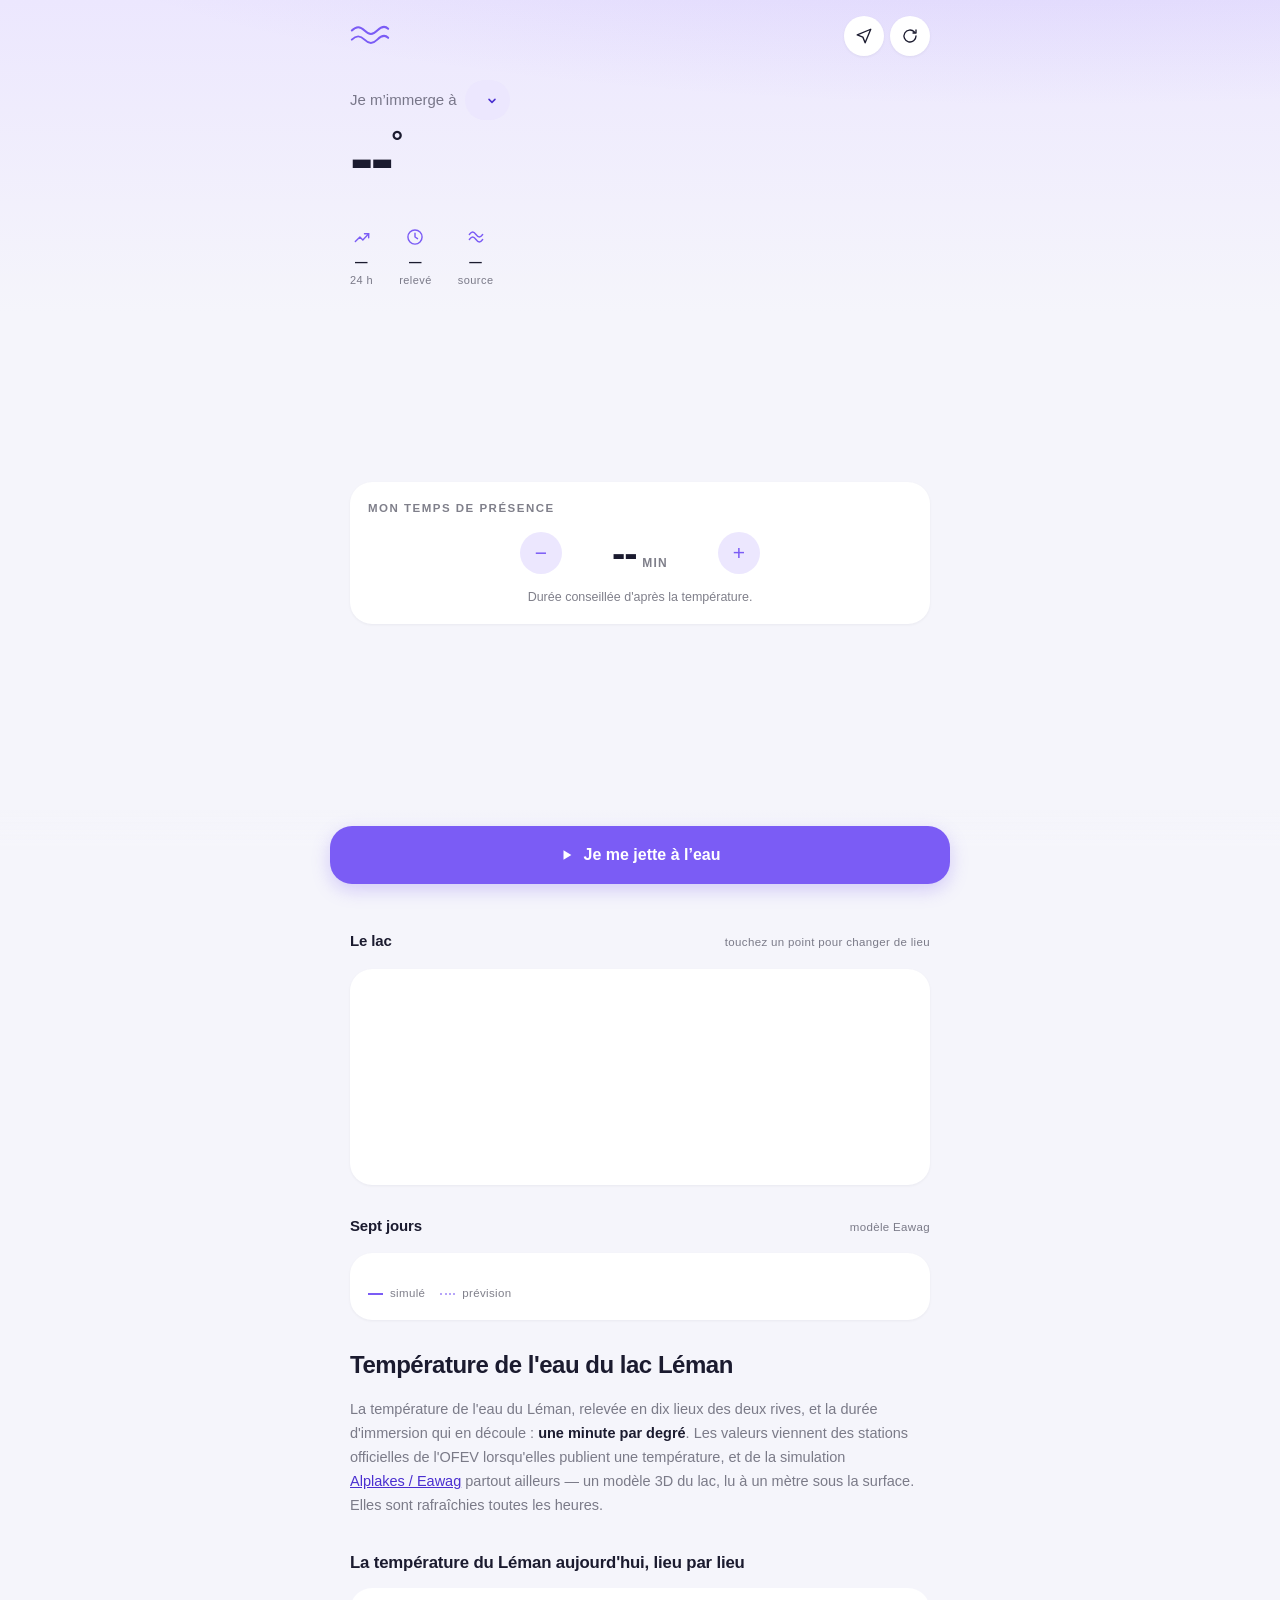
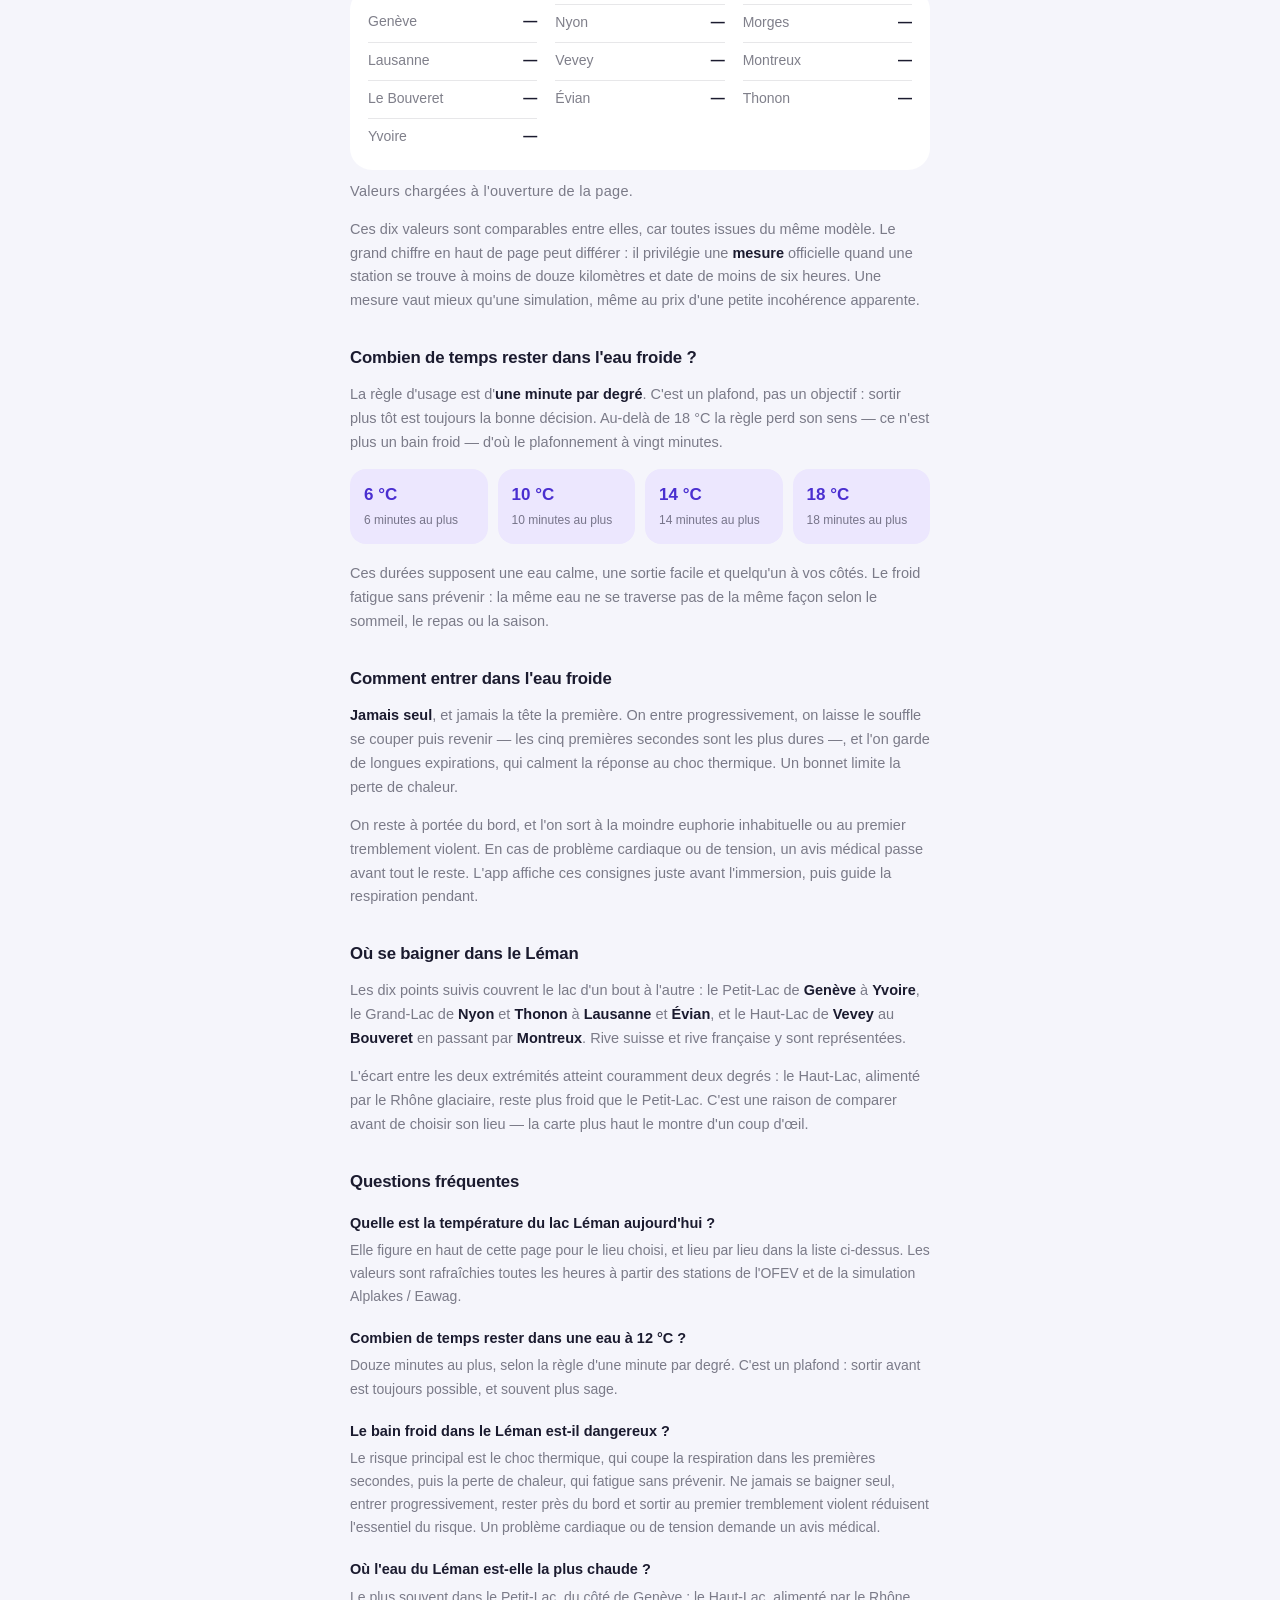
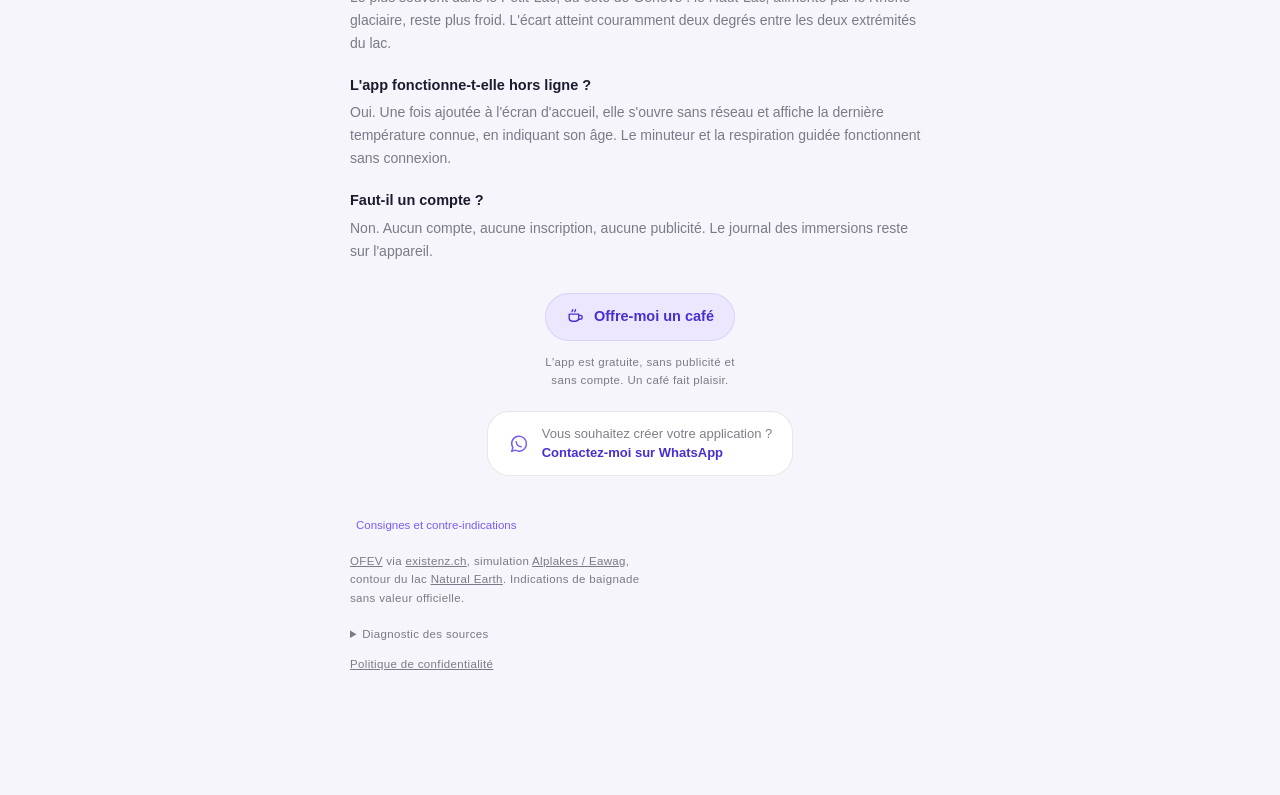
==== commit e0126499: "Add Google Analytics and AdSense Auto ads New privacy.html covers what's now collected (GA4 analytic" ====
--- a/index.html
+++ b/index.html
@@ -3,6 +3,20 @@
 <head>
 <meta charset="utf-8">
 <meta name="viewport" content="width=device-width, initial-scale=1, viewport-fit=cover">
+
+<!-- Google tag (gtag.js) -->
+<script async src="https://www.googletagmanager.com/gtag/js?id=G-E22HBW82NT"></script>
+<script>
+  window.dataLayer = window.dataLayer || [];
+  function gtag(){dataLayer.push(arguments);}
+  gtag('js', new Date());
+
+  gtag('config', 'G-E22HBW82NT');
+</script>
+
+<!-- Google AdSense (Auto ads — Google choisit seul l'emplacement) -->
+<script async src="https://pagead2.googlesyndication.com/pagead/js/adsbygoogle.js?client=ca-pub-1451940376913858"
+     crossorigin="anonymous"></script>
 
 <!-- Référencement. Les URL absolues sont obligatoires ici : les robots des
      réseaux sociaux ne résolvent pas les chemins relatifs. Partout ailleurs les
@@ -463,6 +477,10 @@
       <summary class="micro-note">Diagnostic des sources</summary>
       <pre id="diagOut">—</pre>
     </details>
+
+    <p class="micro-note">
+      <a href="privacy.html">Politique de confidentialité</a>
+    </p>
   </footer>
 
   <div class="toast" id="toast" hidden></div>
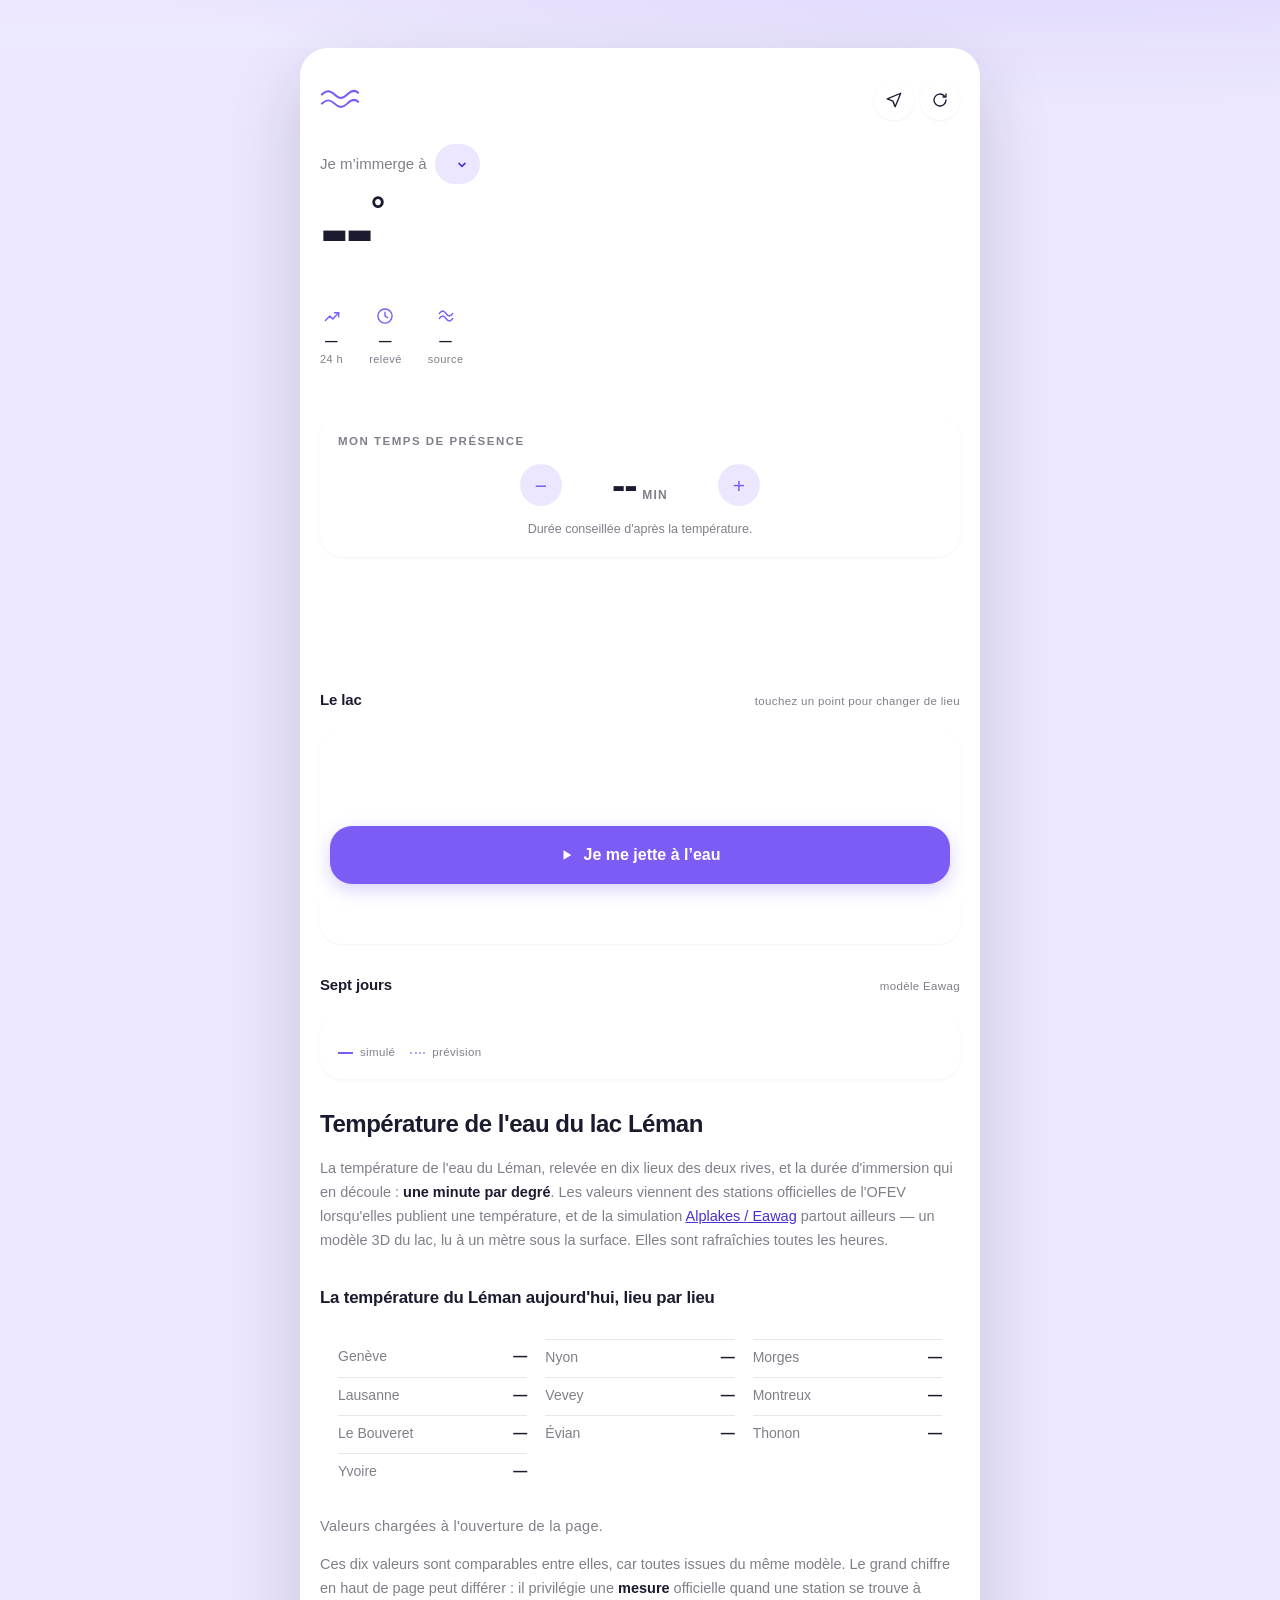
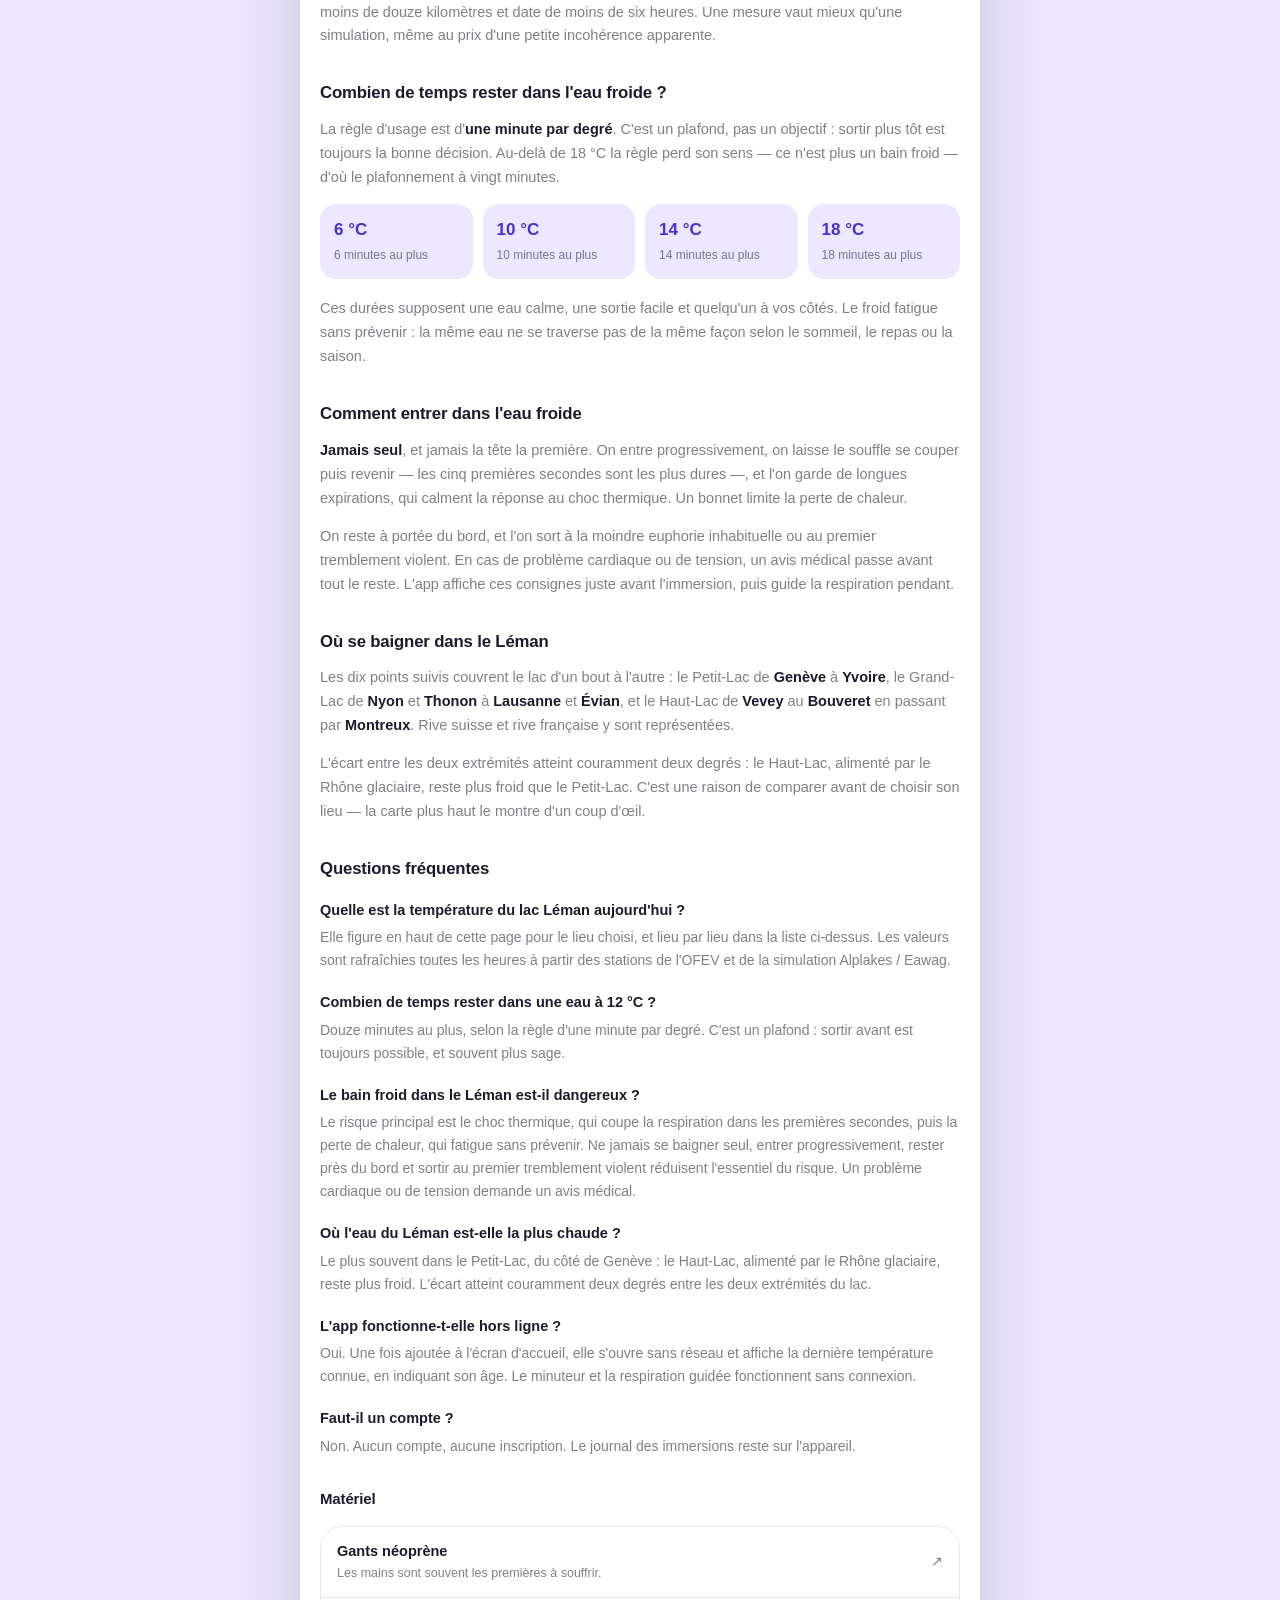
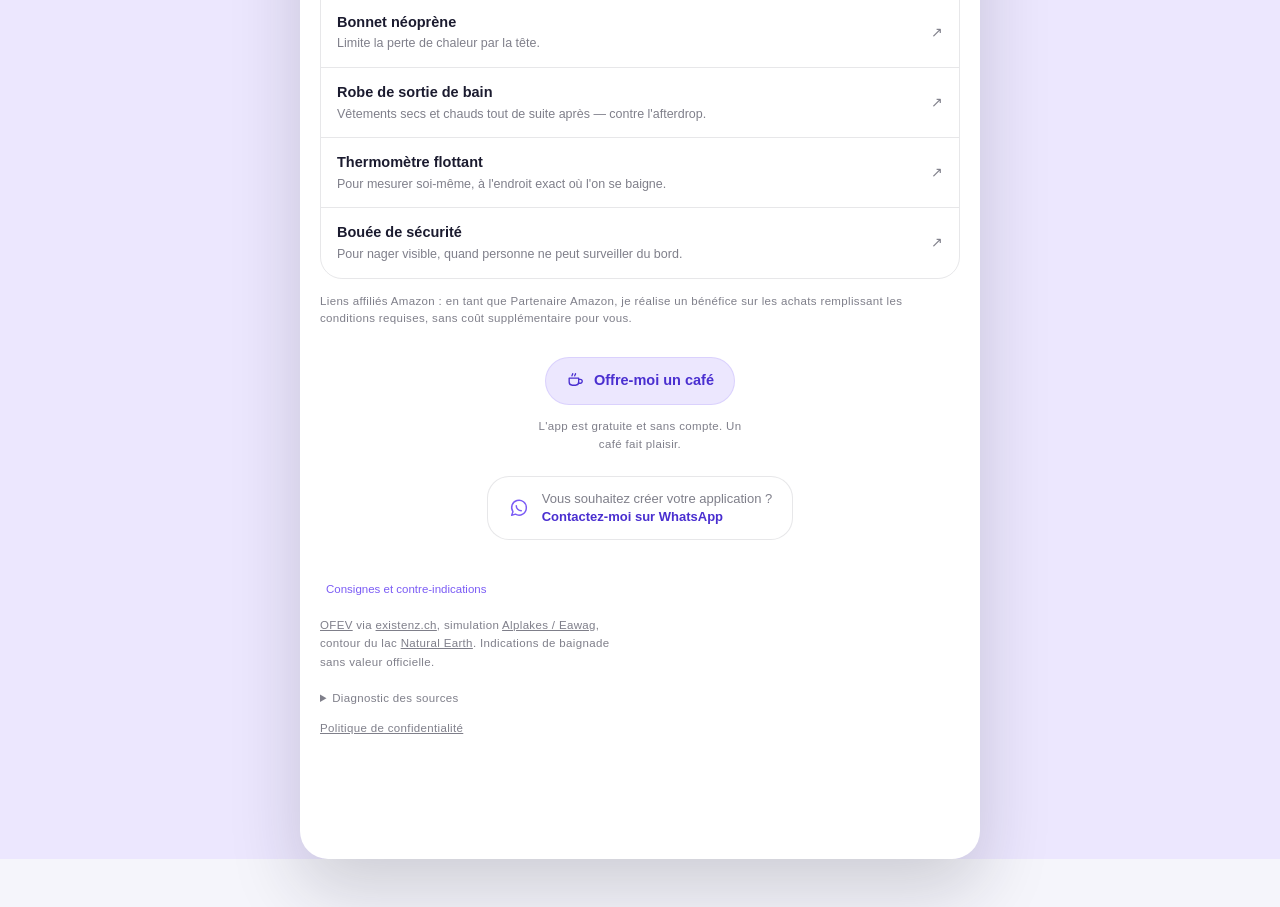
==== commit 638c1903: "Add affiliate gear links, fix stale no-ads claims New "Matériel" section links five Amazon Associate" ====
--- a/index.html
+++ b/index.html
@@ -154,7 +154,7 @@
       "name": "Faut-il un compte ?",
       "acceptedAnswer": {
         "@type": "Answer",
-        "text": "Non. Aucun compte, aucune inscription, aucune publicité. Le journal des immersions reste sur l'appareil."
+        "text": "Non. Aucun compte, aucune inscription. Le journal des immersions reste sur l'appareil."
       }
     }
   ]
@@ -413,10 +413,63 @@
 
       <dt>Faut-il un compte&nbsp;?</dt>
       <dd>
-        Non. Aucun compte, aucune inscription, aucune publicité. Le journal des
+        Non. Aucun compte, aucune inscription. Le journal des
         immersions reste sur l'appareil.
       </dd>
     </dl>
+  </section>
+
+  <!-- Matériel : un lien par risque déjà nommé plus haut dans le texte (mains,
+       tête, afterdrop, mesure, sécurité), pas une liste générique de produits.
+       Liens affiliés Amazon Associates — la mention requise par Amazon figure
+       en pied de liste, pas reléguée en bas de page. -->
+  <section class="block gear">
+    <h2 class="micro">Matériel</h2>
+    <ul class="gear-list">
+      <li>
+        <a href="https://www.amazon.fr/dp/B09KC2X2FP?tag=bainfroidtemp-20" target="_blank" rel="noopener sponsored">
+          <span class="gear-text">
+            <span class="gear-name">Gants néoprène</span>
+            <span class="gear-note">Les mains sont souvent les premières à souffrir.</span>
+          </span>
+        </a>
+      </li>
+      <li>
+        <a href="https://www.amazon.fr/dp/B01HUGRK8Q?tag=bainfroidtemp-20" target="_blank" rel="noopener sponsored">
+          <span class="gear-text">
+            <span class="gear-name">Bonnet néoprène</span>
+            <span class="gear-note">Limite la perte de chaleur par la tête.</span>
+          </span>
+        </a>
+      </li>
+      <li>
+        <a href="https://www.amazon.fr/dp/B0D7HV2B14?tag=bainfroidtemp-20" target="_blank" rel="noopener sponsored">
+          <span class="gear-text">
+            <span class="gear-name">Robe de sortie de bain</span>
+            <span class="gear-note">Vêtements secs et chauds tout de suite après — contre l'afterdrop.</span>
+          </span>
+        </a>
+      </li>
+      <li>
+        <a href="https://www.amazon.fr/dp/B0F9FLH8PP?tag=bainfroidtemp-20" target="_blank" rel="noopener sponsored">
+          <span class="gear-text">
+            <span class="gear-name">Thermomètre flottant</span>
+            <span class="gear-note">Pour mesurer soi-même, à l'endroit exact où l'on se baigne.</span>
+          </span>
+        </a>
+      </li>
+      <li>
+        <a href="https://www.amazon.fr/dp/B099FG9JBV?tag=bainfroidtemp-20" target="_blank" rel="noopener sponsored">
+          <span class="gear-text">
+            <span class="gear-name">Bouée de sécurité</span>
+            <span class="gear-note">Pour nager visible, quand personne ne peut surveiller du bord.</span>
+          </span>
+        </a>
+      </li>
+    </ul>
+    <p class="micro-note">
+      Liens affiliés Amazon : en tant que Partenaire Amazon, je réalise un bénéfice sur les achats remplissant les conditions requises, sans coût supplémentaire pour vous.
+    </p>
   </section>
 
   <!-- Soutien : en filet plutôt qu'en violet plein, pour ne pas entrer en
@@ -432,7 +485,7 @@
       Offre-moi un café
     </a>
     <p class="micro-note">
-      L'app est gratuite, sans publicité et sans compte. Un café fait plaisir.
+      L'app est gratuite et sans compte. Un café fait plaisir.
     </p>
 
     <!-- Le libellé annonce WhatsApp : le lien ouvre l'application, et une
--- a/app.css
+++ b/app.css
@@ -131,11 +131,9 @@
 /* ------------------------------------------------------------ en-tête */
 
 .screen {
-  min-height: 100vh;
-  min-height: 100dvh;
   padding-top: calc(env(safe-area-inset-top) + 16px);
-  /* Même réserve qu'en pied de page : la carte de durée, centrée par marge
-     automatique, ne doit pas se retrouver sous le bandeau fixe. */
+  /* Même réserve qu'en pied de page : la carte de durée ne doit pas se
+     retrouver sous le bandeau fixe. */
   padding-bottom: calc(var(--dock-h) + 12px);
   display: flex;
   flex-direction: column;
@@ -372,9 +370,7 @@
   color: var(--ink-soft);
 }
 
-/* L'écran ne porte plus qu'une carte : elle flotte entre la lecture chiffrée et
-   le bouton, plutôt que de laisser tout le vide s'accumuler d'un seul côté. */
-.screen .card { margin: auto 0; }
+.screen .card { margin: 28px 0 0; }
 
 /* Réglage de la durée : moins, valeur, plus, centrés sur une même ligne. */
 .bath-stepper {
@@ -652,6 +648,53 @@
   font-size: 14px;
   line-height: 1.65;
   color: var(--ink-soft);
+}
+
+/* ------------------------------------------------------------------ matériel */
+
+/* Même filet que les liens de soutien plus bas plutôt qu'un fond plein : ce
+   sont des suggestions, pas la décision que l'app existe pour donner. */
+.gear-list {
+  margin: 0 0 14px;
+  padding: 0;
+  list-style: none;
+  border: 1px solid var(--rule);
+  border-radius: var(--radius);
+  overflow: hidden;
+}
+
+.gear-list li + li { border-top: 1px solid var(--rule); }
+
+.gear-list a {
+  display: flex;
+  align-items: center;
+  justify-content: space-between;
+  gap: 12px;
+  padding: 14px 16px;
+  color: inherit;
+  text-decoration: none;
+}
+
+.gear-name {
+  display: block;
+  font-size: 14.5px;
+  font-weight: 600;
+  color: var(--ink);
+}
+
+.gear-note {
+  display: block;
+  margin-top: 2px;
+  font-size: 12.5px;
+  line-height: 1.4;
+  color: var(--ink-soft);
+}
+
+.gear-list a::after {
+  content: '↗';
+  flex: none;
+  color: var(--ink-soft);
+  font-size: 14px;
 }
 
 /* ------------------------------------------------------------------ soutien */
@@ -1190,3 +1233,50 @@
 }
 
 .readout-value { -webkit-user-select: none; user-select: none; }
+
+/* --------------------------------------------------------- bureau (≥ 720px) */
+
+/* En dessous, la fenêtre EST l'écran de l'app. Au-delà, elle déborde large-
+   ment d'un contenu pensé pour un téléphone : sans traitement, la colonne
+   flotte collée en haut d'un vide. On présente plutôt l'app comme un
+   panneau posé sur le même violet pâle que la vague d'accueil, plus large
+   pour que le chiffre, la carte du lac et la courbe (déjà fluides, en
+   `width: 100%`) profitent vraiment de la place. Le minuteur et
+   l'introduction (`.timer`, `.onboarding`) n'ont pas ce problème : déjà des
+   recouvrements plein écran qui centrent une colonne à 420px, ils restent
+   inchangés. */
+@media (min-width: 720px) {
+  body { background: var(--accent-soft); }
+
+  .app {
+    max-width: 680px;
+    margin: 48px auto;
+    background: var(--card);
+    border-radius: calc(var(--radius) + 6px);
+    box-shadow: 0 30px 70px rgba(27, 27, 47, .18);
+    overflow: hidden;
+  }
+
+  .screen {
+    padding-top: 32px;
+  }
+
+  /* Le chiffre reste plafonné à 4.4rem par le clamp() mobile (pensé pour la
+     largeur d'un téléphone, pas d'une fenêtre) : sur un panneau à 680px, il
+     resterait de la même taille que sur un petit écran, alors que tout
+     l'espace autour de lui a grandi. */
+  .readout-value { font-size: 5.4rem; }
+
+  /* Le bandeau reste fixe — le geste de lancement doit rester joignable
+     depuis la carte du lac et la courbe plus bas, pas seulement depuis
+     l'écran de préparation — mais recentré sur la largeur du panneau
+     plutôt que sur celle, bien plus large, de la fenêtre. */
+  .cta-dock {
+    left: 50%;
+    right: auto;
+    width: 100%;
+    max-width: 680px;
+    transform: translateX(-50%);
+    background: linear-gradient(to top, var(--card) 60%, transparent);
+  }
+}
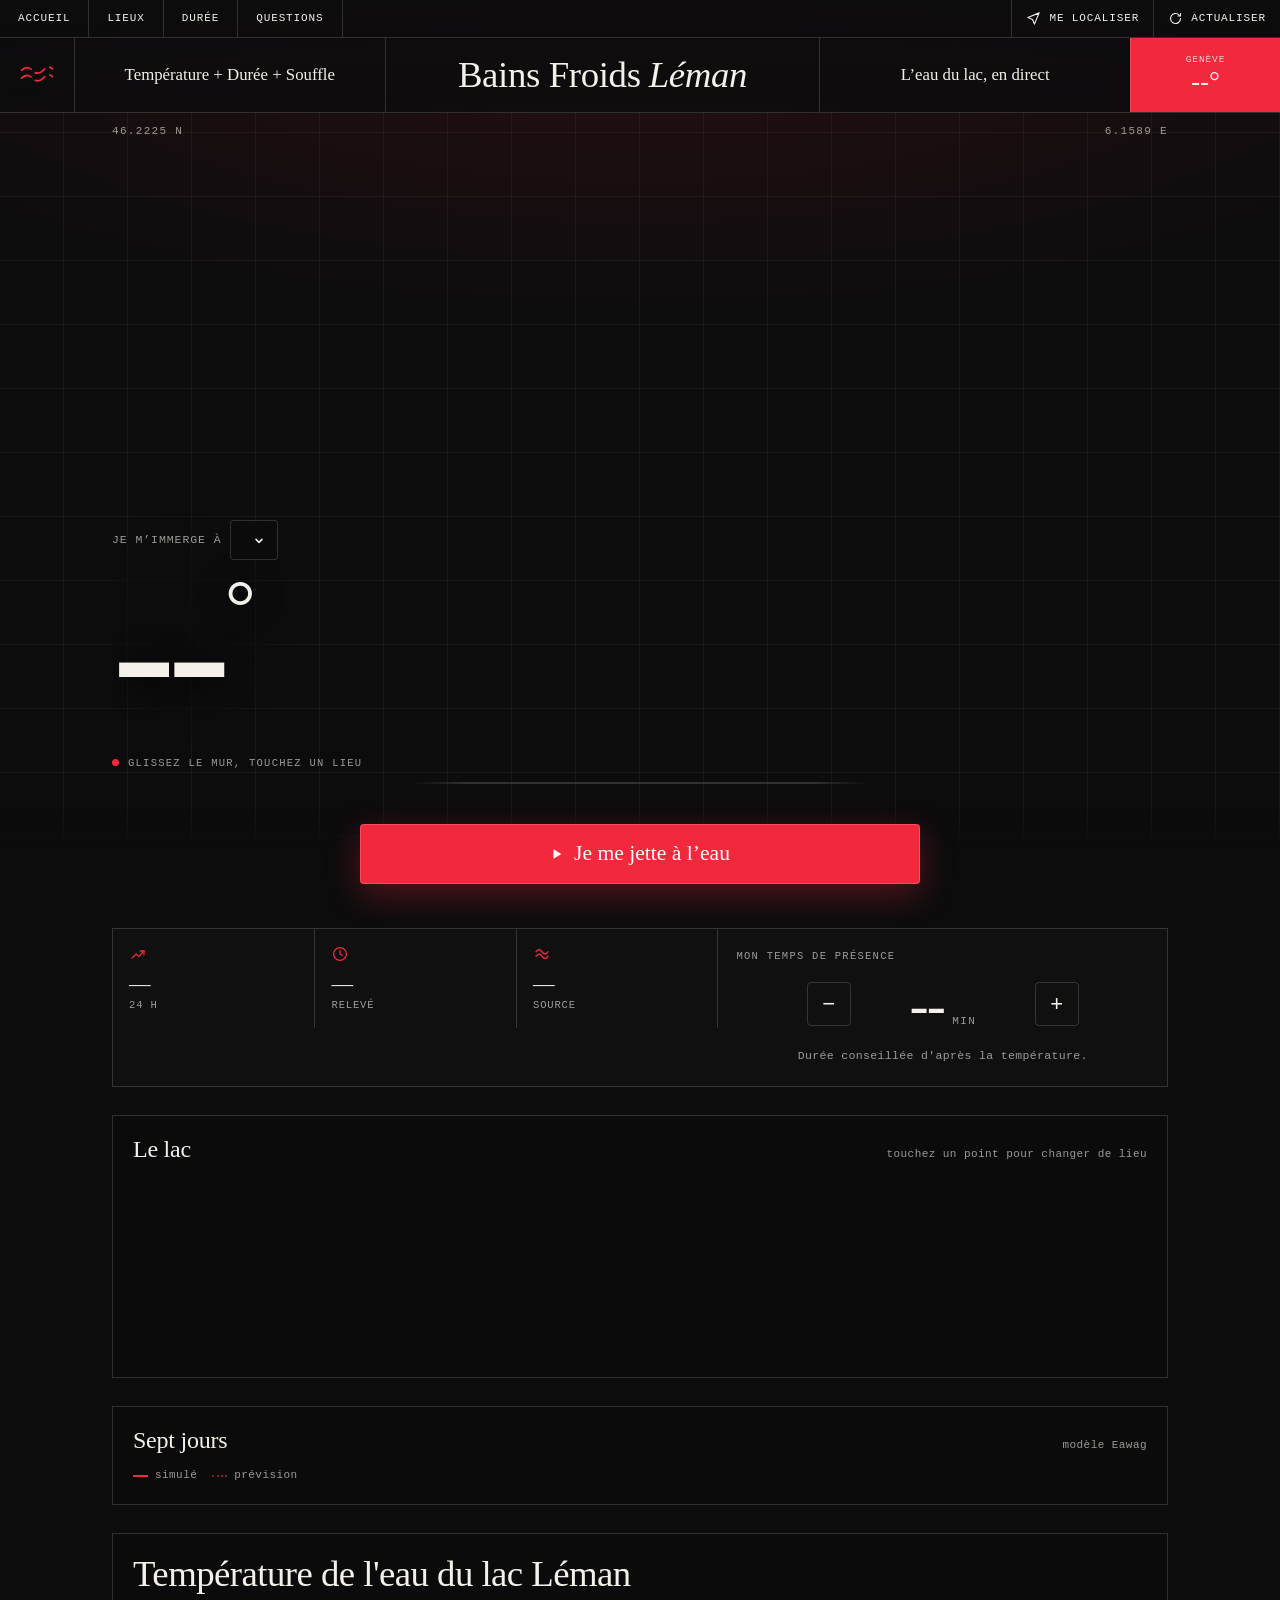
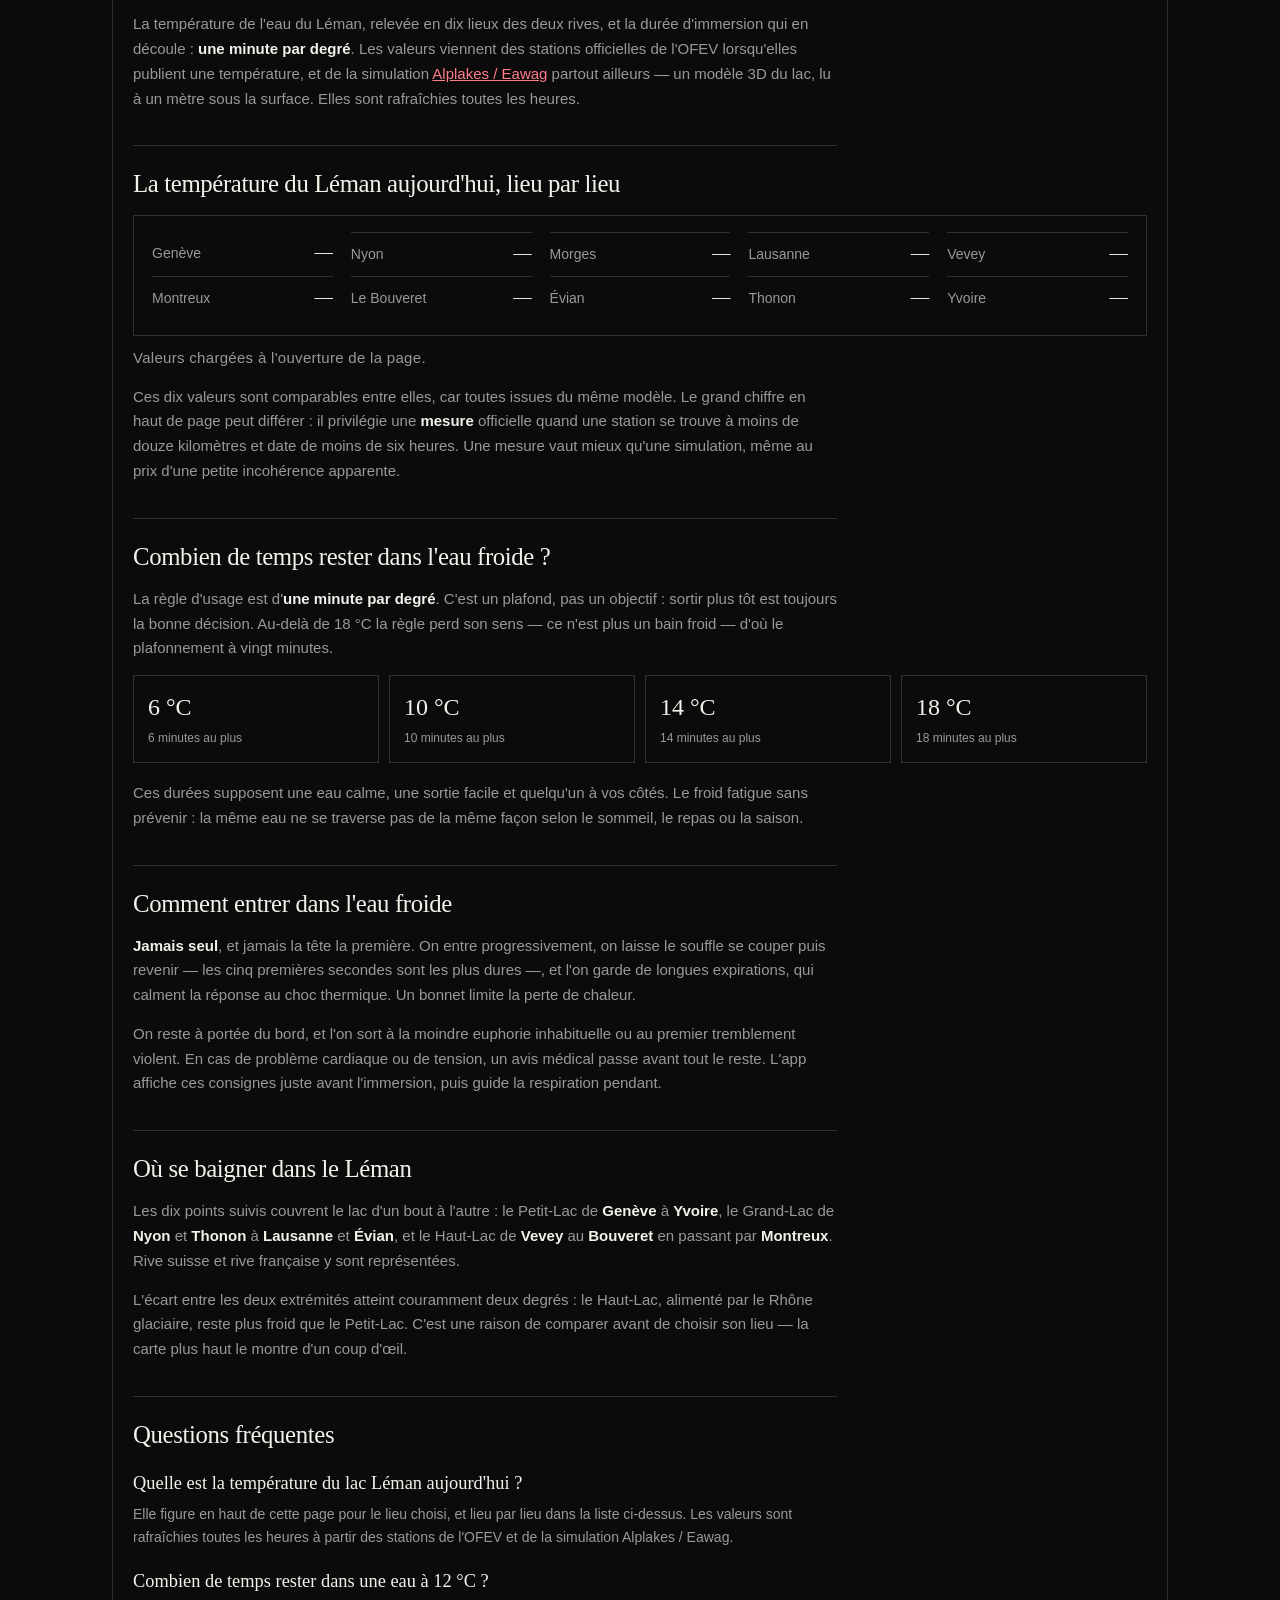
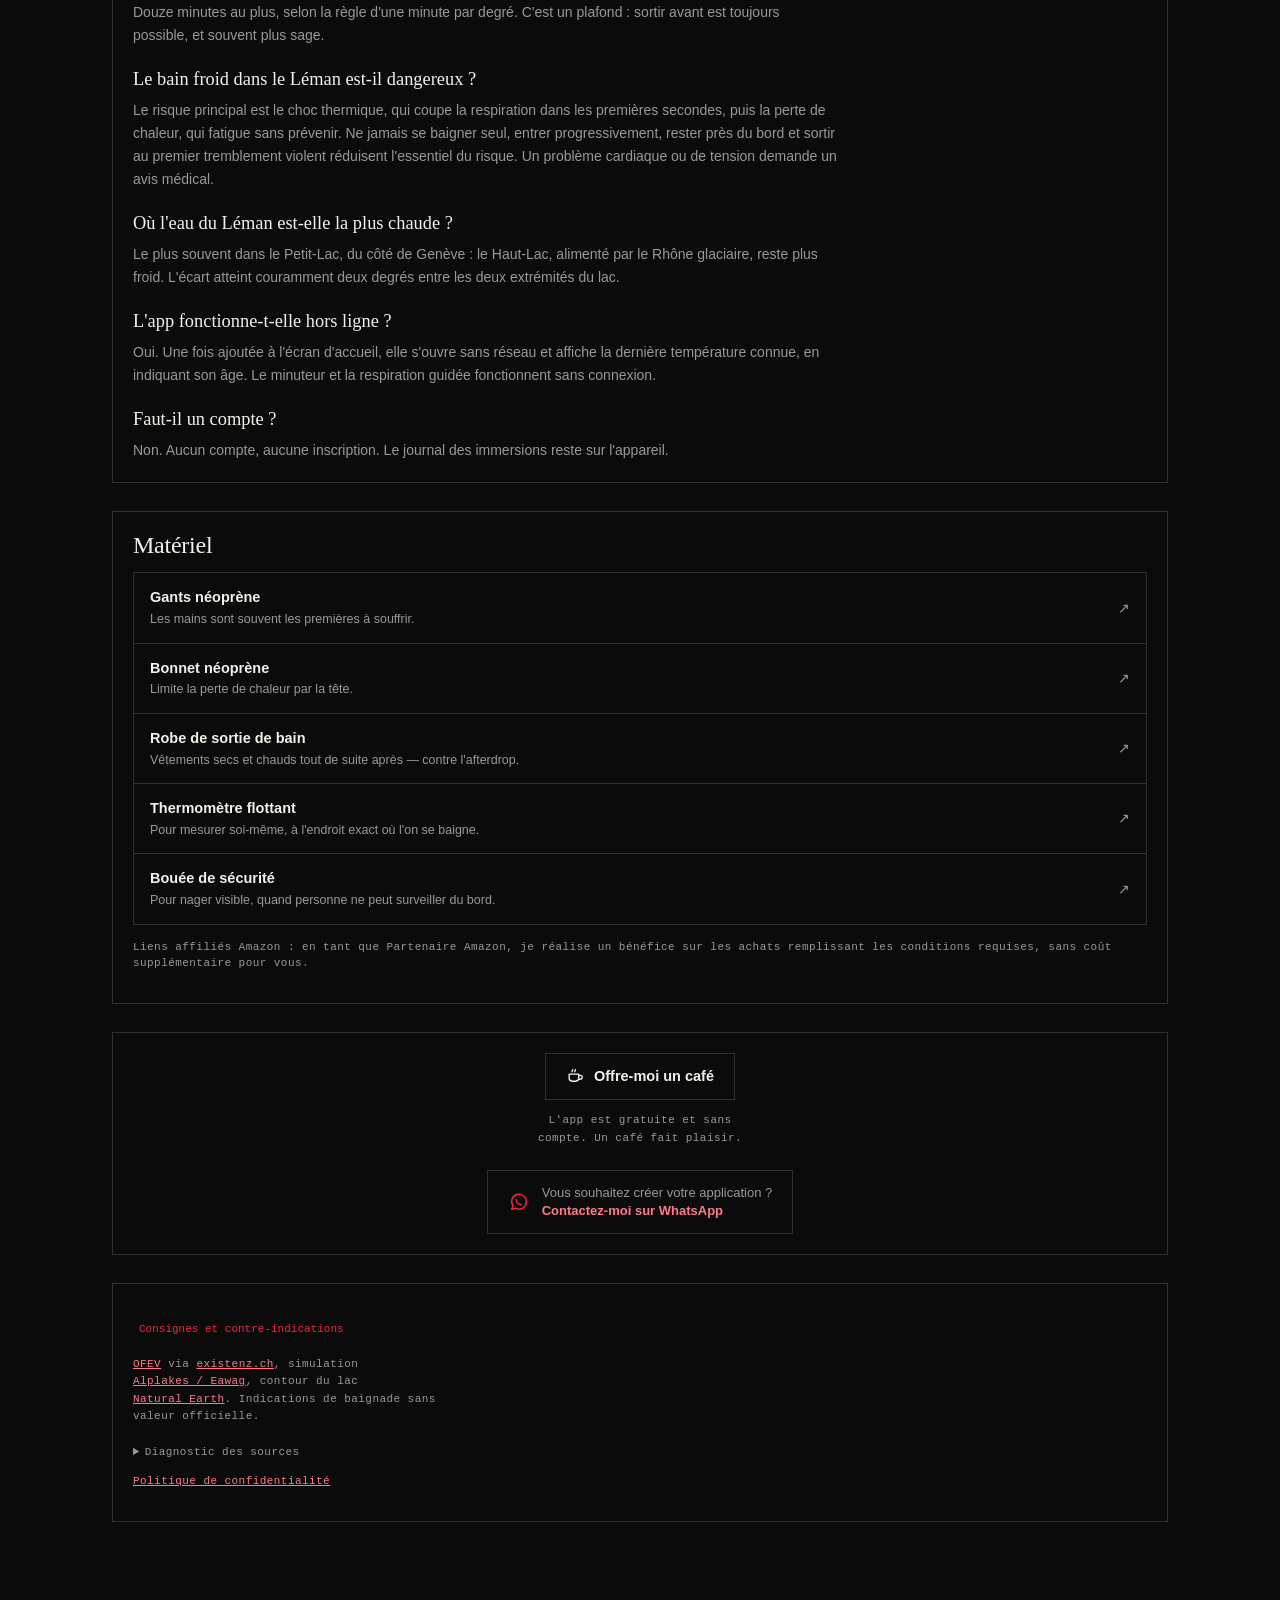
==== commit 71c32c8e: "Refonte : mur 3D WebGL2, thème sombre, en-tête à cases Le fond devient un plan en perspective couver" ====
--- a/index.html
+++ b/index.html
@@ -28,12 +28,10 @@
       content="La température de l'eau du Léman en temps réel et la durée idéale de votre bain froid : 1 minute par degré. Respirez, puis entrez.">
 <link rel="canonical" href="https://bainfroidtemps.ch/">
 
-<!-- Deux couleurs plutôt qu'une : la barre d'état d'iOS suit le haut de la page,
-     lilas en clair et sombre en sombre. Une teinte unique jurerait dans l'un des
-     deux thèmes. -->
-<meta name="theme-color" content="#ece7fe" media="(prefers-color-scheme: light)">
-<meta name="theme-color" content="#13131d" media="(prefers-color-scheme: dark)">
-<meta name="color-scheme" content="light dark">
+<!-- Un seul thème, sombre : le mur du lac en est le fond, et il n'a pas de
+     version claire. La barre d'état d'iOS suit le noir de la page. -->
+<meta name="theme-color" content="#0c0c0d">
+<meta name="color-scheme" content="dark">
 
 <!-- Open Graph : WhatsApp, Facebook, LinkedIn -->
 <meta property="og:type" content="website">
@@ -59,7 +57,7 @@
 <link rel="manifest" href="manifest.webmanifest">
 <meta name="apple-mobile-web-app-capable" content="yes">
 <meta name="mobile-web-app-capable" content="yes">
-<meta name="apple-mobile-web-app-status-bar-style" content="default">
+<meta name="apple-mobile-web-app-status-bar-style" content="black-translucent">
 <meta name="apple-mobile-web-app-title" content="Léman">
 
 <!-- Icône de l'écran d'accueil iOS -->
@@ -165,49 +163,78 @@
 </head>
 <body data-band="unknown">
 
-<div class="wash" aria-hidden="true"></div>
-
-<div class="app">
-
-  <!-- Écran de préparation : température, durée, sélecteur du lieu. L'action
-       vit dans son propre bandeau fixe, ci-dessous : toujours visible. -->
-  <section class="screen">
-
-    <header class="top">
+<!-- Le mur du lac : le fond de tout le site. Un plan en perspective couvert de
+     tuiles, dessiné par `wall.js`. Décoratif — la température se lit sans lui,
+     et sans WebGL il disparaît et laisse le fond uni. -->
+<canvas id="wall" aria-hidden="true"></canvas>
+
+<!-- En-tête en cases bordées. Fixe : le logo, le lieu et la température du
+     moment restent sous les yeux quand on parcourt le reste de la page. -->
+<header class="head">
+  <nav class="head-nav" aria-label="Navigation">
+    <a href="#top">Accueil</a>
+    <a href="#aujourdhui">Lieux</a>
+    <a href="#duree">Durée</a>
+    <a href="#faq">Questions</a>
+    <span class="head-space"></span>
+    <button id="locate" class="ghost" type="button" aria-label="Le lieu le plus proche de moi">
+      <svg viewBox="0 0 24 24" aria-hidden="true"><path d="M21 3 3 10.5l7.5 3 3 7.5L21 3Z"/></svg>
+      <span>Me localiser</span>
+    </button>
+    <button id="refresh" class="ghost" type="button" aria-label="Actualiser">
+      <svg viewBox="0 0 24 24" aria-hidden="true"><path d="M20 12a8 8 0 1 1-2.34-5.66M20 4v4h-4"/></svg>
+      <span>Actualiser</span>
+    </button>
+  </nav>
+  <div class="head-main">
+    <a class="head-mark" href="#top" aria-label="Bains Froids Léman — accueil">
       <svg class="mark" viewBox="0 0 44 30" role="img" aria-label="Lac Léman">
         <path d="M2 9c5-5 9-5 14 0s9 5 14 0 9-5 12-2"/>
         <path d="M2 19c5-5 9-5 14 0s9 5 14 0 9-5 12-2"/>
       </svg>
-      <div class="tools">
-        <button id="locate" class="ghost" type="button" aria-label="Le lieu le plus proche de moi">
-          <svg viewBox="0 0 24 24" aria-hidden="true"><path d="M21 3 3 10.5l7.5 3 3 7.5L21 3Z"/></svg>
-        </button>
-        <button id="refresh" class="ghost" type="button" aria-label="Actualiser">
-          <svg viewBox="0 0 24 24" aria-hidden="true"><path d="M20 12a8 8 0 1 1-2.34-5.66M20 4v4h-4"/></svg>
-        </button>
+    </a>
+    <p class="head-tag head-tag-l" data-letters>Température + Durée + Souffle</p>
+    <a class="head-logo" href="#top" data-letters>Bains Froids <i>Léman</i></a>
+    <p class="head-tag head-tag-r" data-letters>L’eau du lac, en direct</p>
+    <a class="head-temp" href="#top" aria-label="Lieu et température choisis">
+      <span id="headSpot">Genève</span>
+      <b id="headVal">--°</b>
+    </a>
+  </div>
+</header>
+
+<div class="app">
+  <!-- Écran de préparation : température, durée, sélecteur du lieu. L'action
+       vit dans son propre bandeau fixe, ci-dessous : toujours visible. -->
+  <section class="screen" id="top">
+    <p class="coords" aria-hidden="true"><span id="coordA">46.2225 N</span><span id="coordB">6.1589 E</span></p>
+    <div class="hero">
+      <!-- Choix du lieu : un vrai <select>, donc la roue native d'iOS — plus sûre
+           au pouce qu'une liste maison, et lisible par VoiceOver sans effort.
+           Le mur offre le même choix, au toucher. -->
+      <p class="whereat">
+        <label for="spot">Je m’immerge à</label>
+        <span class="pick">
+          <select id="spot" aria-label="Lieu de baignade"></select>
+          <svg viewBox="0 0 16 16" aria-hidden="true"><path d="M4 6.5 8 10.5l4-4"/></svg>
+        </span>
+        <span class="whereat-far" id="spotDistance"></span>
+      </p>
+      <div class="readout" aria-live="polite">
+        <p class="readout-value"><span id="value">--</span><span class="degree">°</span></p>
+        <p class="readout-source" id="readoutSource"></p>
       </div>
-    </header>
-
-    <!-- Choix du lieu : un vrai <select>, donc la roue native d'iOS — plus sûre
-         au pouce qu'une liste maison, et lisible par VoiceOver sans effort. -->
-    <p class="whereat">
-      <label for="spot">Je m’immerge à</label>
-      <span class="pick">
-        <select id="spot" aria-label="Lieu de baignade"></select>
-        <svg viewBox="0 0 16 16" aria-hidden="true"><path d="M4 6.5 8 10.5l4-4"/></svg>
-      </span>
-      <span class="whereat-far" id="spotDistance"></span>
-    </p>
-
-    <div class="readout" aria-live="polite">
-      <p class="readout-value"><span id="value">--</span><span class="degree">°</span></p>
-      <p class="readout-source" id="readoutSource"></p>
-    </div>
-
-    <!-- Ce que l'app dit du jour. Change avec la température et avec la date :
-         sans cela, la même phrase deux semaines de suite ne veut plus rien dire. -->
-    <p class="greeting" id="greeting"></p>
-
+      <!-- Ce que l'app dit du jour. Change avec la température et avec la date :
+           sans cela, la même phrase deux semaines de suite ne veut plus rien dire. -->
+      <p class="greeting" id="greeting"></p>
+    </div>
+    <p class="drag-hint" aria-hidden="true"><span class="drag-dot"></span>Glissez le mur, touchez un lieu</p>
+    <!-- Bandeau défilant : les dix lieux d'un coup d'œil. Redondant avec la
+         liste rédigée plus bas, donc masqué aux lecteurs d'écran. -->
+    <div class="ticker" aria-hidden="true"><div class="ticker-track" id="tickerTrack"></div></div>
+  </section>
+  <!-- Repères, séries et durée : sous le mur, dans des cases bordées. -->
+  <section class="block now reveal">
     <ul class="facts">
       <li>
         <svg viewBox="0 0 24 24" aria-hidden="true"><path d="M4 17.5 9.5 12l3.5 3.5L20 8"/><path d="M15 8h5v5"/></svg>
@@ -222,12 +249,10 @@
         <span><b id="factSource">—</b>source</span>
       </li>
     </ul>
-
     <!-- Invisible tant qu'aucun bain n'est consigné : rien à raconter à qui
          découvre l'app. La régularité, jamais la durée ni le froid — voir
          `statsPhrase` dans sources.js. -->
     <p class="streak" id="homeStreak" hidden></p>
-
     <div class="card">
       <p class="card-title">Mon temps de présence</p>
       <div class="bath-stepper">
@@ -238,7 +263,6 @@
       <p class="card-note" id="bathNote">Durée conseillée d'après la température.</p>
     </div>
   </section>
-
   <!-- Bandeau d'action fixe : le geste de lancement ne doit pas dépendre du
        défilement, ni pour le retrouver plus bas, ni pour l'éviter par mégarde
        en scrollant vers la carte ou la courbe.
@@ -252,14 +276,14 @@
   </div>
 
   <!-- La carte : comparer les lieux vient après le geste. -->
-  <section class="block">
+  <section class="block reveal">
     <h2 class="micro">Le lac <span class="micro-note">touchez un point pour changer de lieu</span></h2>
     <div class="card">
       <div class="map" id="map"></div>
     </div>
   </section>
 
-  <section class="block">
+  <section class="block reveal">
     <h2 class="micro">Sept jours <span id="chartHint" class="micro-note">modèle Eawag</span></h2>
     <div class="card">
       <div class="chart" id="chart"></div>
@@ -274,7 +298,7 @@
        libellés de boutons. Les valeurs entre les marqueurs `prerender` sont
        écrites par la CI (tools/prerender-seo.mjs) : sans elles, un robot ne voit
        que des tirets, puisque tout le reste arrive par JavaScript. -->
-  <section class="block prose">
+  <section class="block prose reveal">
     <h1>Température de l'eau du lac Léman</h1>
 
     <p>
@@ -423,7 +447,7 @@
        tête, afterdrop, mesure, sécurité), pas une liste générique de produits.
        Liens affiliés Amazon Associates — la mention requise par Amazon figure
        en pied de liste, pas reléguée en bas de page. -->
-  <section class="block gear">
+  <section class="block gear reveal">
     <h2 class="micro">Matériel</h2>
     <ul class="gear-list">
       <li>
@@ -475,7 +499,7 @@
   <!-- Soutien : en filet plutôt qu'en violet plein, pour ne pas entrer en
        concurrence avec le bouton de lancement, qui reste la seule action pleine
        de l'écran. -->
-  <section class="block support">
+  <section class="block support reveal">
     <a class="coffee" href="https://paypal.me/germainlot" target="_blank" rel="noopener">
       <svg viewBox="0 0 24 24" aria-hidden="true">
         <path d="M4 9h12v5a4 4 0 0 1-4 4H8a4 4 0 0 1-4-4V9Z"/>
--- a/app.css
+++ b/app.css
@@ -1,49 +1,42 @@
-/* Température du Léman
+/* Bains Froids Léman
  *
- * Identité reprise d'une maquette d'app de réservation : violet et lilas, fonds
- * clairs, cartes blanches très arrondies, icônes en filet, et un histogramme
- * d'affluence — devenu ici « quand y aller », qui répond à la vraie question
- * d'un baigneur. La température ne colore plus le fond : elle colore les barres
- * et les points de la carte, là où elle se compare.
+ * Refonte : un fond noir, un mur de tuiles en perspective dessiné en WebGL
+ * (wall.js), des cases bordées d'un filet, un serif italique pour la voix et
+ * une chasse fixe pour les chiffres et les repères. Un seul thème — le mur n'a
+ * pas de version claire. Le rouge est réservé aux gestes : le lieu choisi, le
+ * bouton de lancement, la courbe.
  */
 
 :root {
-  --ink: #1b1b2f;
-  --ink-soft: rgba(27, 27, 47, .56);
-  --rule: rgba(27, 27, 47, .1);
-  --paper: #f5f5fb;
-  --card: #ffffff;
-  --accent: #7b5cf5;
+  --ink: #f4f1ea;
+  --ink-soft: rgba(244, 241, 234, .62);
+  --rule: rgba(244, 241, 234, .16);
+  --paper: #0c0c0d;
+  --card: rgba(18, 18, 20, .78);
+  --accent: #f2283c;
   --accent-ink: #ffffff;
-  --accent-soft: #ece7fe;
-  /* Violet assombri : l'accent lui-même manque de contraste sur le lilas pâle. */
-  --accent-ink-on-soft: #4a2fd0;
-  --accent-dim: rgba(123, 92, 245, .16);
+  --accent-soft: rgba(244, 241, 234, .07);
+  --accent-ink-on-soft: #f4f1ea;
+  --accent-dim: rgba(242, 40, 60, .26);
+  --link: #ff7b88;
+
+  --serif: "Iowan Old Style", "Palatino Linotype", Palatino, "Book Antiqua", Georgia, serif;
+  --mono: ui-monospace, "SF Mono", Menlo, Consolas, "Liberation Mono", monospace;
+  --sans: -apple-system, BlinkMacSystemFont, "SF Pro Text", "Helvetica Neue", Arial, sans-serif;
 
   --gutter: 20px;
-  --radius: 22px;
-  --radius-sm: 16px;
-  /* Hauteur du bandeau d'action fixe, encoche comprise : sert à réserver la
-     place en bas de page, plutôt que de deviner à chaque endroit qui en a
-     besoin. Valeur de repli seulement — `app.js` la mesure et la corrige, car
-     elle change avec l'encoche, l'invite d'installation et un libellé qui
-     passerait à la ligne. */
-  --dock-h: 90px;
-}
-
-@media (prefers-color-scheme: dark) {
-  :root {
-    --ink: #f2f1fa;
-    --ink-soft: rgba(242, 241, 250, .58);
-    --rule: rgba(242, 241, 250, .13);
-    --paper: #13131d;
-    --card: #1e1e2c;
-    --accent: #a48cff;
-    --accent-ink: #17122b;
-    --accent-soft: #272041;
-    --accent-ink-on-soft: #cfc2ff;
-    --accent-dim: rgba(164, 140, 255, .22);
-  }
+  --radius: 4px;
+  --radius-sm: 2px;
+  /* Hauteur de l'en-tête fixe, hors encoche. Les ancres s'y calent. */
+  --head-h: 56px;
+  /* Hauteur du bandeau d'action fixe : valeur de repli seulement — `app.js` la
+     mesure et la corrige, car elle change avec l'encoche et l'invite
+     d'installation. */
+  --dock-h: 92px;
+}
+
+@media (min-width: 720px) {
+  :root { --head-h: 112px; }
 }
 
 * { box-sizing: border-box; }
@@ -51,127 +44,177 @@
 html {
   -webkit-text-size-adjust: 100%;
   background: var(--paper);
+  color-scheme: dark;
+  scroll-behavior: smooth;
+  scroll-padding-top: calc(var(--head-h) + env(safe-area-inset-top) + 12px);
+}
+
+@media (prefers-reduced-motion: reduce) {
+  html { scroll-behavior: auto; }
 }
 
 body {
   margin: 0;
   color: var(--ink);
   background: var(--paper);
-  font: 400 16px/1.5 -apple-system, BlinkMacSystemFont, "SF Pro Text", "Helvetica Neue", Arial, sans-serif;
+  font: 400 16px/1.5 var(--sans);
   overflow-x: hidden;
   -webkit-tap-highlight-color: transparent;
 }
 
-/* Bandeau lilas en tête, comme l'illustration de la maquette : il habille le
-   haut de l'écran sans que la couleur ne porte d'information. */
-.wash {
-  position: absolute;
+/* ------------------------------------------------------------- le mur */
+
+#wall {
+  position: fixed;
+  inset: 0;
+  z-index: 0;
+  width: 100%;
+  height: 100%;
+  display: block;
+  background: var(--paper);
+  /* Le glissement horizontal est pour le mur ; le vertical reste à la page. */
+  touch-action: pan-y;
+}
+
+/* Sans WebGL2, un fond qui rappelle le mur : une grille feinte. */
+body:not(.has-wall) #wall { display: none; }
+body:not(.has-wall) {
+  background:
+    radial-gradient(120% 60% at 50% 0%, rgba(242, 40, 60, .12), transparent 60%),
+    repeating-linear-gradient(0deg, transparent 0 63px, rgba(244, 241, 234, .05) 63px 64px),
+    repeating-linear-gradient(90deg, transparent 0 63px, rgba(244, 241, 234, .05) 63px 64px),
+    var(--paper);
+  background-attachment: fixed;
+}
+
+/* Le contenu laisse passer le geste : seuls les éléments qui servent captent
+   le pointeur, le reste le rend au mur. */
+.app {
+  position: relative;
+  z-index: 1;
+  max-width: 1120px;
+  margin: 0 auto;
+  pointer-events: none;
+  padding: 0 calc(env(safe-area-inset-right) + var(--gutter))
+           calc(var(--dock-h) + 20px)
+           calc(env(safe-area-inset-left) + var(--gutter));
+}
+
+.app > *:not(.screen) { pointer-events: auto; }
+
+/* ------------------------------------------------------------ en-tête */
+
+.head {
+  position: fixed;
   top: 0;
   left: 0;
   right: 0;
-  height: 340px;
-  z-index: 0;
-  pointer-events: none;
-  /* Indispensable : la vague ci-dessous dépasse volontairement de 30 % de chaque
-     côté pour pouvoir se déplacer. Sans ce clip, elle élargit le document de
-     près de deux cents pixels — `overflow-x: hidden` sur body masque le
-     débordement à la peinture, mais iOS laisse quand même déplacer la page au
-     doigt, et l'écran se décale entier. */
-  overflow: hidden;
-  background:
-    radial-gradient(120% 90% at 82% -30%, var(--accent-dim) 0%, transparent 68%),
-    linear-gradient(var(--accent-soft), transparent 92%);
-}
-
-/* Une vague qui traverse le bandeau une fois, à l'ouverture. Elle ne boucle pas :
-   un mouvement perpétuel derrière une valeur qu'on vient lire finirait par gêner. */
-.wash::after {
-  content: '';
-  position: absolute;
-  left: -30%;
-  right: -30%;
-  top: 96px;
-  height: 200px;
-  opacity: 0;
-  /* Les dégradés s'éteignent avant les bords de la boîte. À 100 % d'extension
-     ils y arrivaient encore visibles, et la vague se terminait sur un trait net. */
-  background:
-    radial-gradient(52% 52% at 22% 50%, rgba(255, 255, 255, .5) 0%, transparent 72%),
-    radial-gradient(44% 48% at 70% 46%, var(--accent-dim) 0%, transparent 74%);
-  animation: swell 2.6s cubic-bezier(.25, .6, .3, 1) 120ms 1 both;
-}
-
-@keyframes swell {
-  0%   { opacity: 0;   transform: translateX(-14%) skewY(-1.6deg); }
-  40%  { opacity: .85; }
-  100% { opacity: 0;   transform: translateX(12%) skewY(1.2deg); }
-}
-
-@media (prefers-color-scheme: dark) {
-  .wash::after { mix-blend-mode: screen; }
-}
-
-@media (prefers-reduced-motion: reduce) {
-  .wash::after { animation: none; display: none; }
-}
-
-.app {
-  position: relative;
-  z-index: 1;
-  max-width: 620px;
-  margin: 0 auto;
-  /* Le bandeau d'action est fixe et flotte par-dessus : sans cette réserve,
-     il couvrirait le pied de page plutôt que de simplement le surplomber.
-     `--dock-h` inclut déjà l'encoche du bas, mesurée avec le bandeau. */
-  padding: 0 calc(env(safe-area-inset-right) + var(--gutter))
-           calc(var(--dock-h) + 20px)
-           calc(env(safe-area-inset-left) + var(--gutter));
-}
-
-/* ------------------------------------------------------------ en-tête */
-
-.screen {
-  padding-top: calc(env(safe-area-inset-top) + 16px);
-  /* Même réserve qu'en pied de page : la carte de durée ne doit pas se
-     retrouver sous le bandeau fixe. */
-  padding-bottom: calc(var(--dock-h) + 12px);
-  display: flex;
-  flex-direction: column;
-}
-
-.top {
+  /* Sous les recouvrements (minuteur, consignes : z-index 10) : en dessous de
+     l'immersion, l'en-tête n'a rien à faire. */
+  z-index: 4;
+  padding-top: env(safe-area-inset-top);
+  background: linear-gradient(rgba(12, 12, 13, .92), rgba(12, 12, 13, .78));
+  -webkit-backdrop-filter: blur(10px);
+  backdrop-filter: blur(10px);
+  border-bottom: 1px solid var(--rule);
+  font-family: var(--mono);
+  font-size: 11px;
+  letter-spacing: .08em;
+  text-transform: uppercase;
+}
+
+.head a { color: inherit; text-decoration: none; }
+
+.head-main {
+  display: grid;
+  grid-template-columns: 56px 1fr;
+  align-items: stretch;
+  min-height: 56px;
+}
+
+.head-main > * {
   display: flex;
   align-items: center;
-  justify-content: space-between;
-}
+  justify-content: center;
+  margin: 0;
+  min-width: 0;
+}
+
+.head-main > * + * { border-left: 1px solid var(--rule); }
+
+.head-tag { display: none; }
+.head-temp { display: none; }
+
+.head-mark { padding: 0 12px; }
 
 .mark {
-  width: 40px;
-  height: 28px;
+  width: 34px;
+  height: 24px;
   fill: none;
   stroke: var(--accent);
   stroke-width: 2.2;
   stroke-linecap: round;
 }
 
-.tools { display: flex; gap: 6px; }
+.mark path { stroke-dasharray: 14 7; animation: flow 2.4s linear infinite; }
+.mark path + path { animation-direction: reverse; animation-duration: 3.1s; }
+@keyframes flow { from { stroke-dashoffset: 0; } to { stroke-dashoffset: -21; } }
+@media (prefers-reduced-motion: reduce) { .mark path { animation: none; } }
+
+.head-logo {
+  justify-content: flex-start;
+  padding: 0 14px;
+  font-family: var(--serif);
+  font-size: 1.35rem;
+  line-height: 1;
+  letter-spacing: -.01em;
+  text-transform: none;
+  white-space: nowrap;
+}
+
+.head-logo i { font-style: italic; margin-left: .22em; }
+
+/* La case rouge : le lieu choisi et sa température, toujours sous les yeux. */
+.head-temp {
+  flex-direction: column;
+  gap: 2px;
+  padding: 0 14px;
+  background: var(--accent);
+  color: var(--accent-ink);
+  line-height: 1.15;
+}
+
+.head-temp span { font-size: 9.5px; opacity: .85; }
+.head-temp b { font: 400 1.3rem/1 var(--serif); letter-spacing: 0; text-transform: none; }
+
+/* Chaque lettre peut s'allumer sous le curseur (fx.js) et se rendre en douceur. */
+.l { transition: color 1.1s ease; }
+.sp { display: inline-block; width: .28em; }
+.l.hot { color: var(--c); transition: none; }
 
 .ghost {
-  width: 40px;
-  height: 40px;
-  display: grid;
-  place-items: center;
+  display: inline-flex;
+  align-items: center;
+  justify-content: center;
+  gap: 8px;
+  height: 100%;
+  padding: 0 14px;
   border: 0;
-  border-radius: 50%;
-  background: var(--card);
+  border-left: 1px solid var(--rule);
+  background: transparent;
   color: var(--ink);
+  font: inherit;
+  letter-spacing: inherit;
+  text-transform: inherit;
   cursor: pointer;
-  box-shadow: 0 1px 3px rgba(27, 27, 47, .06);
-}
+}
+
+.ghost:hover { background: var(--accent-soft); }
+.ghost:focus-visible { outline: 2px solid var(--accent); outline-offset: -2px; }
 
 .ghost svg {
-  width: 18px;
-  height: 18px;
+  width: 15px;
+  height: 15px;
   fill: none;
   stroke: currentColor;
   stroke-width: 1.8;
@@ -183,6 +226,110 @@
 @keyframes spin { to { transform: rotate(360deg); } }
 @media (prefers-reduced-motion: reduce) { .ghost.busy svg { animation: none; } }
 
+/* Téléphone : la rangée de liens disparaît, les deux commandes restent, en
+   icônes, à droite de la case du logo. */
+@media (max-width: 719px) {
+  .head-nav {
+    position: absolute;
+    top: env(safe-area-inset-top);
+    right: 0;
+    display: flex;
+    height: 56px;
+  }
+  .head-nav a, .head-space { display: none; }
+  .head-nav .ghost { width: 50px; padding: 0; }
+  .head-nav .ghost span { display: none; }
+}
+
+@media (min-width: 720px) {
+  .head-nav {
+    display: flex;
+    align-items: stretch;
+    height: 38px;
+    border-bottom: 1px solid var(--rule);
+  }
+  .head-nav > a {
+    display: flex;
+    align-items: center;
+    padding: 0 18px;
+    border-right: 1px solid var(--rule);
+  }
+  .head-nav > a:hover { background: var(--accent-soft); }
+  .head-space { flex: 1; }
+  .head-main { grid-template-columns: 74px 1fr 1.4fr 1fr 150px; min-height: 74px; }
+  .head-tag {
+    display: flex;
+    font-family: var(--serif);
+    font-size: 1.05rem;
+    letter-spacing: 0;
+    text-transform: none;
+    text-align: center;
+    padding: 0 16px;
+  }
+  .head-temp { display: flex; }
+  .head-logo { justify-content: center; font-size: 2.3rem; }
+  .head-temp b { font-size: 1.7rem; }
+}
+
+/* ------------------------------------------------------------ écran d'accueil */
+
+.screen {
+  position: relative;
+  min-height: 100vh;
+  min-height: 100svh;
+  padding-top: calc(env(safe-area-inset-top) + var(--head-h));
+  padding-bottom: calc(var(--dock-h) + 12px);
+  display: flex;
+  flex-direction: column;
+  justify-content: flex-end;
+  /* Les halos dépassent volontairement ; sur téléphone, un pixel de trop
+     élargirait la fenêtre de mise en page entière. */
+  overflow-x: clip;
+}
+
+/* Un voile sombre au bas de la fenêtre : le chiffre et le bouton se lisent sur
+   n'importe quelle tuile. Fixe et pleine largeur, donc sans bord visible. */
+body.has-wall::after {
+  content: '';
+  position: fixed;
+  left: 0;
+  right: 0;
+  bottom: 0;
+  height: 58vh;
+  background: linear-gradient(to top, rgba(12, 12, 13, .94) 10%, rgba(12, 12, 13, .6) 52%, transparent);
+  pointer-events: none;
+  z-index: 0;
+}
+
+/* Les coordonnées du plan, en mono, dans les coins de la zone libre. */
+.coords {
+  position: absolute;
+  top: calc(env(safe-area-inset-top) + var(--head-h) + 14px);
+  left: 0;
+  right: 0;
+  display: flex;
+  justify-content: space-between;
+  margin: 0;
+  font: 400 11px/1 var(--mono);
+  letter-spacing: .12em;
+  color: var(--ink-soft);
+  font-variant-numeric: tabular-nums;
+}
+
+.hero { position: relative; align-self: flex-start; max-width: 100%; }
+
+/* Un halo sombre derrière le chiffre : il se lit même sur une tuile claire. */
+.hero::before {
+  content: '';
+  position: absolute;
+  inset: -30px -16px -10px -40px;
+  background: radial-gradient(closest-side, rgba(12, 12, 13, .9), rgba(12, 12, 13, .6) 60%, transparent);
+  pointer-events: none;
+  z-index: -1;
+}
+.hero > * { pointer-events: none; }
+.hero .pick, .hero .pick *, .hero label { pointer-events: auto; }
+
 /* ------------------------------------------------------------ où je me baigne */
 
 .whereat {
@@ -190,45 +337,51 @@
   align-items: center;
   flex-wrap: wrap;
   gap: 8px;
-  margin: 24px 0 0;
-  font-size: 15px;
+  margin: 0;
+  font: 400 11.5px/1.4 var(--mono);
+  letter-spacing: .08em;
+  text-transform: uppercase;
   color: var(--ink-soft);
 }
 
 .whereat label { flex: none; }
 
-.whereat-far {
-  flex: none;
-  font-size: 12.5px;
-  color: var(--ink-soft);
-  opacity: .8;
-}
-
-/* Pastille violette autour du <select> : le menu reste natif — la roue d'iOS —
-   et seule son enveloppe est dessinée. */
+.whereat-far { flex: none; font-size: 11px; color: var(--ink-soft); }
+
+/* Le menu reste natif — la roue d'iOS — et seule son enveloppe est dessinée :
+   une case à filet, comme celles de l'en-tête. */
 .pick {
   position: relative;
   display: inline-flex;
   align-items: center;
-  border-radius: 999px;
-  background: var(--accent-soft);
-}
+  border: 1px solid var(--rule);
+  border-radius: var(--radius);
+  background: rgba(12, 12, 13, .6);
+  -webkit-backdrop-filter: blur(8px);
+  backdrop-filter: blur(8px);
+}
+
+.pick:hover { border-color: var(--accent); }
 
 .pick select {
   /* 16 px au moins : en dessous, iOS zoome sur le champ à l'ouverture. */
   appearance: none;
   -webkit-appearance: none;
-  padding: 8px 30px 8px 15px;
+  padding: 8px 32px 8px 14px;
   border: 0;
   border-radius: inherit;
   background: transparent;
-  color: var(--accent-ink-on-soft);
+  color: var(--ink);
   font: inherit;
+  font-family: var(--sans);
   font-size: 16px;
   font-weight: 600;
+  letter-spacing: 0;
+  text-transform: none;
   cursor: pointer;
 }
 
+.pick select option { color: #111; }
 .pick select:focus-visible { outline: 2px solid var(--accent); outline-offset: 2px; }
 
 .pick svg {
@@ -237,20 +390,20 @@
   width: 12px;
   height: 13px;
   fill: none;
-  stroke: var(--accent-ink-on-soft);
+  stroke: var(--ink);
   stroke-width: 2;
   stroke-linecap: round;
   stroke-linejoin: round;
   pointer-events: none;
 }
 
-/* Ce que l'app dit du jour : entre le chiffre et les repères, en retrait. */
+/* Ce que l'app dit du jour. */
 .greeting {
-  max-width: 30ch;
-  margin: 0 0 20px;
-  font-size: 14.5px;
-  line-height: 1.5;
-  color: var(--ink-soft);
+  max-width: 34ch;
+  margin: 0 0 18px;
+  font: italic 400 1.15rem/1.35 var(--serif);
+  color: var(--ink);
+  text-shadow: 0 1px 14px rgba(0, 0, 0, .8);
 }
 
 /* ---------------------------------------------------------- température */
@@ -260,56 +413,125 @@
   align-items: baseline;
   gap: 12px;
   flex-wrap: wrap;
-  margin: 6px 0 18px;
+  margin: 8px 0 10px;
 }
 
 .readout-value {
   margin: 0;
   display: flex;
   align-items: flex-start;
-  font-family: -apple-system, BlinkMacSystemFont, "SF Pro Display", "Helvetica Neue", Arial, sans-serif;
-  font-size: clamp(3.2rem, 16vw, 4.4rem);
-  font-weight: 700;
-  line-height: .9;
-  letter-spacing: -.04em;
+  font-family: var(--serif);
+  font-size: clamp(5rem, 27vw, 9rem);
+  font-weight: 400;
+  line-height: .86;
+  letter-spacing: -.045em;
   font-variant-numeric: tabular-nums;
-}
-
-.readout-value .degree { font-size: .42em; line-height: 1.1; }
+  text-shadow: 0 2px 30px rgba(0, 0, 0, .65);
+}
+
+.readout-value .degree { font-size: .4em; line-height: 1.05; font-style: italic; }
 
 .readout-source {
   margin: 0 0 6px;
-  font-size: 12px;
-  letter-spacing: .04em;
+  font: 400 11px/1 var(--mono);
+  letter-spacing: .08em;
   text-transform: uppercase;
   color: var(--ink-soft);
 }
 
 .stale .readout-value { opacity: .45; }
 
-/* Trois repères en filet, sur le modèle des équipements de la maquette. */
+/* Invite à toucher le mur, et son point qui pulse. */
+.drag-hint {
+  display: flex;
+  align-items: center;
+  gap: 9px;
+  margin: 0 0 14px;
+  font: 400 10.5px/1 var(--mono);
+  letter-spacing: .12em;
+  text-transform: uppercase;
+  color: var(--ink-soft);
+}
+
+.drag-dot {
+  width: 7px;
+  height: 7px;
+  border-radius: 50%;
+  background: var(--accent);
+  animation: ping 1.8s ease-out infinite;
+}
+
+@keyframes ping {
+  0% { box-shadow: 0 0 0 0 rgba(242, 40, 60, .6); }
+  100% { box-shadow: 0 0 0 10px rgba(242, 40, 60, 0); }
+}
+
+@media (prefers-reduced-motion: reduce) { .drag-dot { animation: none; } }
+
+/* Bandeau défilant des dix lieux. */
+.ticker {
+  align-self: center;
+  width: min(100%, 460px);
+  overflow: hidden;
+  border: 1px solid var(--rule);
+  border-radius: 999px;
+  background: rgba(12, 12, 13, .72);
+  -webkit-backdrop-filter: blur(10px);
+  backdrop-filter: blur(10px);
+  font: 400 11px/1 var(--mono);
+  letter-spacing: .08em;
+  white-space: nowrap;
+  -webkit-mask-image: linear-gradient(90deg, transparent, #000 12%, #000 88%, transparent);
+  mask-image: linear-gradient(90deg, transparent, #000 12%, #000 88%, transparent);
+}
+
+.ticker-track { display: flex; width: max-content; animation: tick 46s linear infinite; }
+.ticker-track > div { display: flex; flex: none; padding: 13px 0; }
+.ticker-track span { color: var(--ink-soft); }
+.ticker-track b { color: var(--ink); font-weight: 600; margin-left: .5em; }
+.ticker-track i { font-style: normal; margin: 0 1.6em; color: var(--accent); }
+@keyframes tick { to { transform: translateX(-50%); } }
+@media (prefers-reduced-motion: reduce) { .ticker-track { animation: none; } }
+
+/* ----------------------------------------------------- repères & durée */
+
+.now {
+  display: grid;
+  margin-top: 0;
+  border: 1px solid var(--rule);
+  background: var(--card);
+  -webkit-backdrop-filter: blur(14px);
+  backdrop-filter: blur(14px);
+}
+
+.now > * { margin: 0; }
+
+/* Trois repères, en cases. */
 .facts {
-  display: flex;
-  gap: 26px;
-  margin: 0 0 20px;
+  display: grid;
+  grid-template-columns: repeat(3, 1fr);
   padding: 0;
   list-style: none;
+  border-bottom: 1px solid var(--rule);
 }
 
 .facts li {
   display: flex;
   flex-direction: column;
-  align-items: center;
-  gap: 6px;
-  font-size: 11px;
-  letter-spacing: .04em;
-  color: var(--ink-soft);
-  text-align: center;
-}
+  align-items: flex-start;
+  gap: 10px;
+  padding: 16px;
+  font: 400 10.5px/1.3 var(--mono);
+  letter-spacing: .08em;
+  text-transform: uppercase;
+  color: var(--ink-soft);
+}
+
+.facts li + li { border-left: 1px solid var(--rule); }
 
 .facts svg {
-  width: 20px;
-  height: 20px;
+  width: 18px;
+  height: 18px;
   fill: none;
   stroke: var(--accent);
   stroke-width: 1.7;
@@ -317,26 +539,34 @@
   stroke-linejoin: round;
 }
 
-.facts b { display: block; color: var(--ink); font-size: 12.5px; font-weight: 600; }
-
-/* La régularité, en une ligne — jamais un chiffre isolé mis en avant comme un
-   score, jamais de badge. Le pastille d'accent est la seule insistance. */
+.facts b {
+  display: block;
+  margin-bottom: 2px;
+  color: var(--ink);
+  font: 400 1.35rem/1.1 var(--serif);
+  letter-spacing: 0;
+  text-transform: none;
+}
+
 .streak {
   display: flex;
   align-items: baseline;
-  gap: 7px;
-  margin: -6px 0 20px;
-  font-size: 13.5px;
+  gap: 8px;
+  padding: 14px 16px;
+  border-bottom: 1px solid var(--rule);
+  font: 400 12px/1.4 var(--mono);
+  letter-spacing: .04em;
   color: var(--ink-soft);
 }
 
 .streak::before {
   content: '';
+  flex: none;
   width: 6px;
   height: 6px;
   border-radius: 50%;
   background: var(--accent);
-  flex: none;
+  transform: translateY(-1px);
 }
 
 .streak[hidden] { display: none; }
@@ -347,30 +577,38 @@
   display: block;
   margin-bottom: 12px;
   padding: 18px;
-  border-radius: var(--radius);
+  border: 1px solid var(--rule);
+  border-radius: 0;
   background: var(--card);
-  box-shadow: 0 1px 3px rgba(27, 27, 47, .05);
+  -webkit-backdrop-filter: blur(14px);
+  backdrop-filter: blur(14px);
+}
+
+/* Dans le bloc des repères, la carte de durée est une case de plus. */
+.now .card {
+  margin: 0;
+  padding: 22px 18px;
+  border: 0;
+  background: transparent;
+  -webkit-backdrop-filter: none;
+  backdrop-filter: none;
 }
 
 .card-title {
   margin: 0 0 14px;
-  font-size: 11.5px;
-  font-weight: 600;
-  letter-spacing: .13em;
+  font: 400 10.5px/1 var(--mono);
+  letter-spacing: .12em;
   text-transform: uppercase;
   color: var(--ink-soft);
 }
 
-/* Précision sous le réglage : la règle appliquée, ou son plafond. */
 .card-note {
   margin: 14px 0 0;
-  font-size: 12.5px;
-  line-height: 1.5;
+  font: 400 11.5px/1.5 var(--mono);
+  letter-spacing: .03em;
   text-align: center;
   color: var(--ink-soft);
 }
-
-.screen .card { margin: 28px 0 0; }
 
 /* Réglage de la durée : moins, valeur, plus, centrés sur une même ligne. */
 .bath-stepper {
@@ -381,36 +619,40 @@
 }
 
 .round {
-  width: 42px;
-  height: 42px;
+  width: 44px;
+  height: 44px;
   flex: none;
-  border: 0;
-  border-radius: 50%;
-  background: var(--accent-soft);
-  color: var(--accent);
-  font: 400 21px/1 -apple-system, BlinkMacSystemFont, sans-serif;
+  border: 1px solid var(--rule);
+  border-radius: var(--radius);
+  background: transparent;
+  color: var(--ink);
+  font: 400 22px/1 var(--sans);
   cursor: pointer;
-}
+  transition: background 160ms, border-color 160ms, transform 160ms;
+}
+
+.round:hover { border-color: var(--accent); background: var(--accent-dim); }
+.round:active { transform: scale(.94); }
+.round:focus-visible { outline: 2px solid var(--accent); outline-offset: 2px; }
 
 .bath-duration {
   margin: 0;
-  min-width: 112px;
+  min-width: 140px;
   display: flex;
   align-items: baseline;
   justify-content: center;
-  gap: 6px;
-  font-family: -apple-system, BlinkMacSystemFont, "SF Pro Display", sans-serif;
-  font-size: 2.5rem;
-  font-weight: 700;
+  gap: 8px;
+  font-family: var(--serif);
+  font-size: 3.6rem;
+  font-weight: 400;
   line-height: 1;
   letter-spacing: -.03em;
   font-variant-numeric: tabular-nums;
 }
 
 .bath-unit {
-  font-size: .3em;
-  font-weight: 600;
-  letter-spacing: .1em;
+  font: 400 11px/1 var(--mono);
+  letter-spacing: .12em;
   text-transform: uppercase;
   color: var(--ink-soft);
 }
@@ -428,59 +670,105 @@
   right: 0;
   bottom: 0;
   z-index: 5;
-  padding: 16px var(--gutter) calc(env(safe-area-inset-bottom) + 16px);
-  background: linear-gradient(to top, var(--paper) 60%, transparent);
+  padding: 18px var(--gutter) calc(env(safe-area-inset-bottom) + 16px);
+  background: linear-gradient(to top, var(--paper) 55%, transparent);
   pointer-events: none;
 }
 
 .cta-dock .cta { pointer-events: auto; }
 
 .cta {
+  position: relative;
+  overflow: hidden;
   display: flex;
   align-items: center;
   justify-content: center;
   gap: 10px;
   width: 100%;
-  max-width: 620px;
+  max-width: 560px;
   margin: 0 auto;
   padding: 17px 20px;
-  border: 0;
+  border: 1px solid rgba(255, 255, 255, .18);
   border-radius: var(--radius);
   background: var(--accent);
   color: var(--accent-ink);
-  font: inherit;
-  font-size: 16px;
-  font-weight: 600;
+  font: 400 1.35rem/1.1 var(--serif);
+  letter-spacing: 0;
   cursor: pointer;
-  box-shadow: 0 6px 18px rgba(123, 92, 245, .28);
-}
-
-/* Sans cette règle, le focus programmatique (l'onboarding porte le focus sur
-   son premier bouton à l'ouverture) retombe sur l'anneau noir par défaut du
-   navigateur, anguleux sur une pilule. */
-.cta:focus-visible { outline: 2px solid var(--accent); outline-offset: 3px; }
+  box-shadow: 0 10px 34px rgba(242, 40, 60, .32);
+  transition: transform 180ms cubic-bezier(.22, .61, .36, 1), box-shadow 180ms;
+}
+
+/* Un reflet qui traverse le bouton au survol. */
+.cta::after {
+  content: '';
+  position: absolute;
+  inset: 0;
+  background: linear-gradient(100deg, transparent 30%, rgba(255, 255, 255, .28) 50%, transparent 70%);
+  transform: translateX(-120%);
+  pointer-events: none;
+}
+
+.cta:hover::after { transform: translateX(120%); transition: transform 700ms ease; }
+.cta:hover { transform: translateY(-2px); box-shadow: 0 14px 40px rgba(242, 40, 60, .42); }
+.cta:active { transform: translateY(0) scale(.99); }
+
+.cta:focus-visible { outline: 2px solid var(--ink); outline-offset: 3px; }
 
 .cta-icon { width: 14px; height: 14px; fill: currentColor; }
 
+@media (prefers-reduced-motion: reduce) {
+  .cta, .cta::after { transition: none; }
+}
+
 /* ---------------------------------------------------------------- blocs */
 
-.block { margin-top: 30px; }
+.block { margin-top: 28px; }
+
+/* Chaque bloc est une case : un fond sombre et flouté, pour que les tuiles du
+   mur ne passent pas derrière le texte quand on descend. */
+.block:not(.now) {
+  padding: 20px;
+  border: 1px solid var(--rule);
+  background: rgba(12, 12, 13, .84);
+  -webkit-backdrop-filter: blur(14px);
+  backdrop-filter: blur(14px);
+}
+
+.block:not(.now) > .card {
+  margin: 0;
+  padding: 0;
+  border: 0;
+  background: transparent;
+  -webkit-backdrop-filter: none;
+  backdrop-filter: none;
+}
+
+
+/* Les blocs entrent au défilement ; sans JavaScript ils restent visibles. */
+.can-reveal .reveal {
+  opacity: 0;
+  transform: translateY(26px);
+  transition: opacity 700ms ease, transform 700ms cubic-bezier(.22, .61, .36, 1);
+}
+.can-reveal .reveal.in { opacity: 1; transform: none; }
 
 .micro {
-  margin: 0 0 16px;
+  margin: 0 0 14px;
   display: flex;
   align-items: baseline;
   justify-content: space-between;
-  gap: 12px;
-  font-size: 15px;
-  font-weight: 600;
+  flex-wrap: wrap;
+  gap: 4px 12px;
+  font: 400 1.5rem/1.1 var(--serif);
   letter-spacing: -.01em;
 }
 
+.micro .micro-note { font-family: var(--mono); }
+
 .micro-note {
-  font-size: 11.5px;
-  font-weight: 400;
-  letter-spacing: .03em;
+  font: 400 11px/1.5 var(--mono);
+  letter-spacing: .04em;
   color: var(--ink-soft);
 }
 
@@ -1234,49 +1522,109 @@
 
 .readout-value { -webkit-user-select: none; user-select: none; }
 
-/* --------------------------------------------------------- bureau (≥ 720px) */
-
-/* En dessous, la fenêtre EST l'écran de l'app. Au-delà, elle déborde large-
-   ment d'un contenu pensé pour un téléphone : sans traitement, la colonne
-   flotte collée en haut d'un vide. On présente plutôt l'app comme un
-   panneau posé sur le même violet pâle que la vague d'accueil, plus large
-   pour que le chiffre, la carte du lac et la courbe (déjà fluides, en
-   `width: 100%`) profitent vraiment de la place. Le minuteur et
-   l'introduction (`.timer`, `.onboarding`) n'ont pas ce problème : déjà des
-   recouvrements plein écran qui centrent une colonne à 420px, ils restent
-   inchangés. */
-@media (min-width: 720px) {
-  body { background: var(--accent-soft); }
-
-  .app {
-    max-width: 680px;
-    margin: 48px auto;
-    background: var(--card);
-    border-radius: calc(var(--radius) + 6px);
-    box-shadow: 0 30px 70px rgba(27, 27, 47, .18);
-    overflow: hidden;
+
+/* -------------------------------------------------- refonte : reprises */
+
+/* Ce qui suit adapte les blocs d'origine au thème sombre et aux cases à
+   filet : mêmes sélecteurs qu'au-dessus, mêmes variables, forme différente. */
+
+.prose h1, .prose h2 { font-family: var(--serif); font-weight: 400; letter-spacing: -.015em; }
+.prose h1 { font-size: 2.3rem; line-height: 1.1; }
+.prose h2 { font-size: 1.55rem; padding-top: 22px; border-top: 1px solid var(--rule); }
+.prose p { font-size: 15px; }
+.prose a, .foot a, .micro-note a { color: var(--link); }
+.prose a:hover, .foot a:hover { color: var(--ink); }
+
+/* Le texte rédigé repose sur un fond sombre : sans lui, les tuiles claires du
+   mur passeraient derrière les paragraphes. */
+.prose, .gear, .support, .foot {
+  padding: 22px 20px;
+  border: 1px solid var(--rule);
+  background: rgba(12, 12, 13, .86);
+  -webkit-backdrop-filter: blur(14px);
+  backdrop-filter: blur(14px);
+}
+
+.prose { max-width: none; }
+.prose > * { max-width: 44rem; }
+.prose .temps, .prose .duree-list { max-width: none; }
+
+.temps, .duree-list li, .gear-list, .commission, .coffee, .diag pre {
+  border-radius: 0;
+}
+
+.temps { border: 1px solid var(--rule); background: transparent; }
+.temps b { font-family: var(--serif); font-weight: 400; font-size: 1.15rem; }
+.duree-list li { border: 1px solid var(--rule); background: transparent; }
+.duree-list b { font-family: var(--serif); font-weight: 400; font-size: 1.5rem; color: var(--ink); }
+.gear-list { background: transparent; }
+.coffee { background: transparent; border-color: var(--rule); color: var(--ink); }
+.coffee:hover, .commission:hover { border-color: var(--accent); }
+.commission { background: transparent; }
+.commission b { color: var(--link); }
+.faq dt { font-family: var(--serif); font-weight: 400; font-size: 1.15rem; color: var(--ink); }
+
+.chart .line { stroke: var(--accent); }
+.map .shore { fill: rgba(244, 241, 234, .06); }
+
+/* Recouvrements : le mur coule derrière, flouté, au lieu d'un aplat. */
+.onboarding, .timer {
+  background: rgba(10, 10, 12, .86);
+  background-image: radial-gradient(120% 60% at 80% -20%, var(--accent-dim) 0%, transparent 70%);
+  -webkit-backdrop-filter: blur(18px);
+  backdrop-filter: blur(18px);
+}
+
+.timer[data-state="running"],
+.timer[data-state="after"] {
+  --ink: #f4f1ea;
+  --ink-soft: rgba(244, 241, 234, .64);
+  --rule: rgba(244, 241, 234, .18);
+  --card: rgba(255, 255, 255, .06);
+  --accent: #ff4a5c;
+  --accent-ink: #1a0508;
+  --accent-dim: rgba(255, 74, 92, .24);
+  background: rgba(8, 8, 10, .8);
+  background-image:
+    radial-gradient(120% 80% at 50% -10%, rgba(242, 40, 60, .22) 0%, transparent 72%),
+    radial-gradient(90% 70% at 10% 110%, rgba(53, 182, 255, .14) 0%, transparent 70%);
+}
+
+.timer-clock, .brief-duration, .after-word { font-family: var(--serif); font-weight: 400; }
+.brief-list, .timer-warn, .after-facts { border-radius: 0; border: 1px solid var(--rule); }
+.hold-btn { box-shadow: 0 6px 24px rgba(242, 40, 60, .22); border: 1px solid var(--rule); }
+.timer-phase { font-family: var(--mono); letter-spacing: .14em; }
+
+.toast { border-radius: 0; font-family: var(--mono); font-size: 12px; letter-spacing: .04em; }
+
+.foot { margin-top: 28px; }
+
+/* Grand écran : repères à gauche, durée à droite. */
+@media (min-width: 900px) {
+  :root { --gutter: 32px; }
+
+  .now {
+    grid-template-columns: 1.35fr 1fr;
+    grid-template-areas: 'facts card' 'streak card';
+    align-items: stretch;
   }
-
-  .screen {
-    padding-top: 32px;
-  }
-
-  /* Le chiffre reste plafonné à 4.4rem par le clamp() mobile (pensé pour la
-     largeur d'un téléphone, pas d'une fenêtre) : sur un panneau à 680px, il
-     resterait de la même taille que sur un petit écran, alors que tout
-     l'espace autour de lui a grandi. */
-  .readout-value { font-size: 5.4rem; }
-
-  /* Le bandeau reste fixe — le geste de lancement doit rester joignable
-     depuis la carte du lac et la courbe plus bas, pas seulement depuis
-     l'écran de préparation — mais recentré sur la largeur du panneau
-     plutôt que sur celle, bien plus large, de la fenêtre. */
-  .cta-dock {
-    left: 50%;
-    right: auto;
-    width: 100%;
-    max-width: 680px;
-    transform: translateX(-50%);
-    background: linear-gradient(to top, var(--card) 60%, transparent);
-  }
-}
+  .now .facts { grid-area: facts; border-bottom: 0; border-right: 1px solid var(--rule); }
+  .now .streak { grid-area: streak; border-bottom: 0; border-top: 1px solid var(--rule); border-right: 1px solid var(--rule); }
+  .now .card { grid-area: card; display: flex; flex-direction: column; justify-content: center; }
+  .readout-value { font-size: 12rem; }
+  .hero { padding-bottom: 6px; }
+  .greeting { font-size: 1.4rem; }
+  .screen { padding-bottom: calc(var(--dock-h) + 24px); }
+}
+
+/* Téléphone étroit : les trois repères passent en pile compacte. */
+@media (max-width: 420px) {
+  .facts li { padding: 12px 10px; }
+  .facts b { font-size: 1.15rem; }
+}
+
+/* Écran bas (téléphone en paysage) : le chiffre cède de la place au mur. */
+@media (max-height: 520px) {
+  .readout-value { font-size: 4rem; }
+  .greeting, .drag-hint { display: none; }
+}
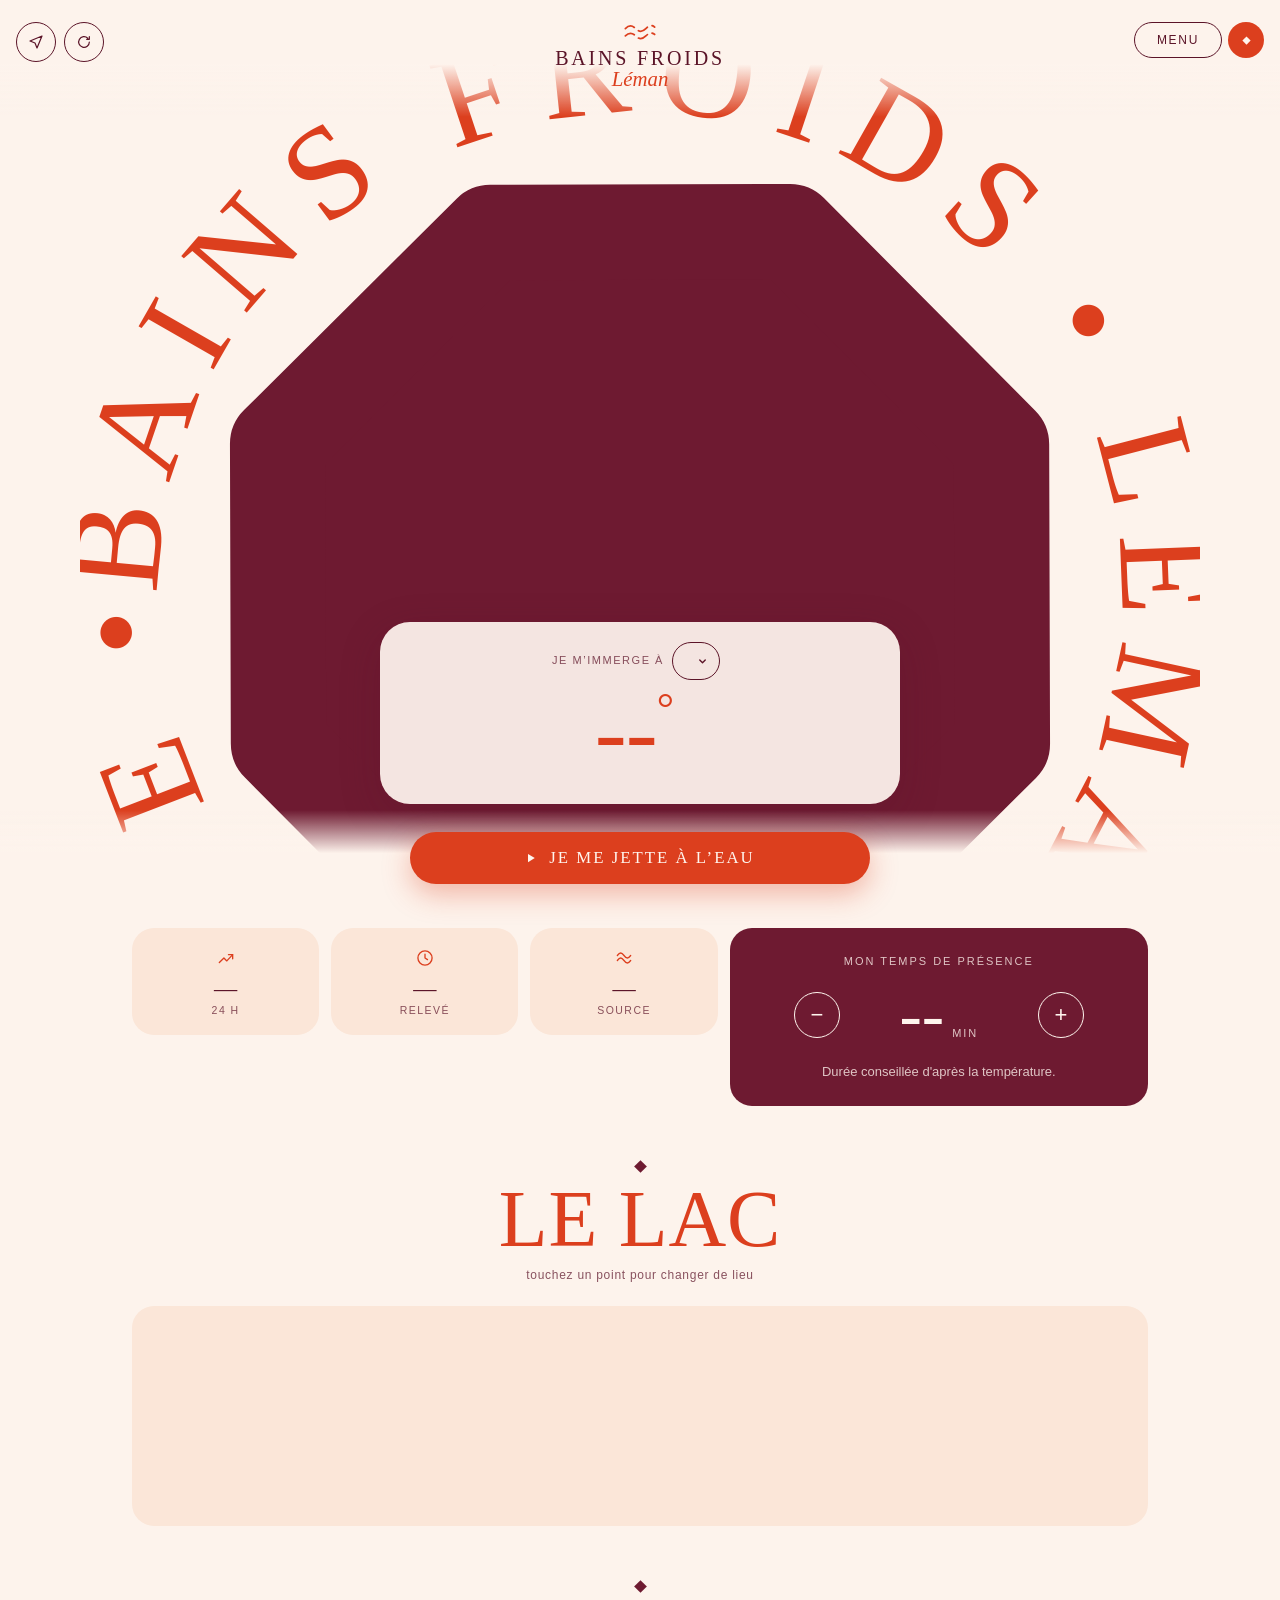
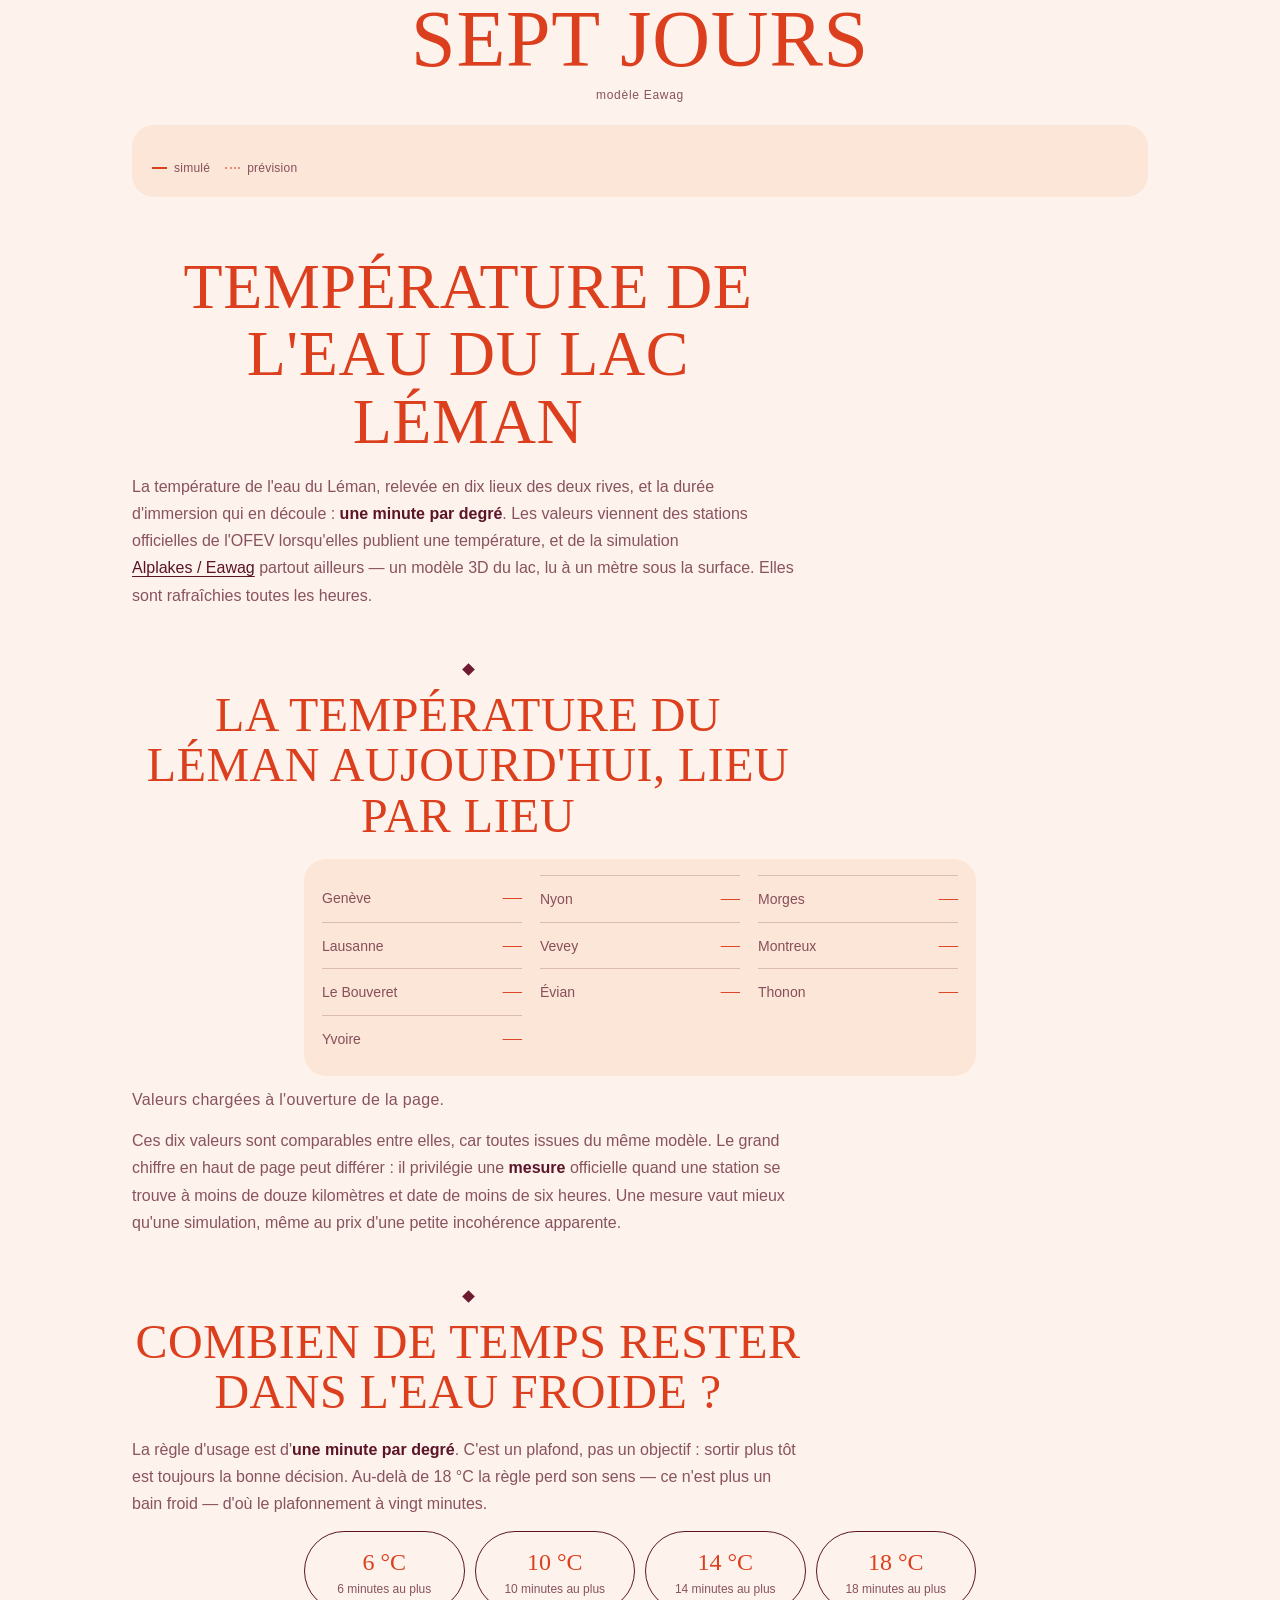
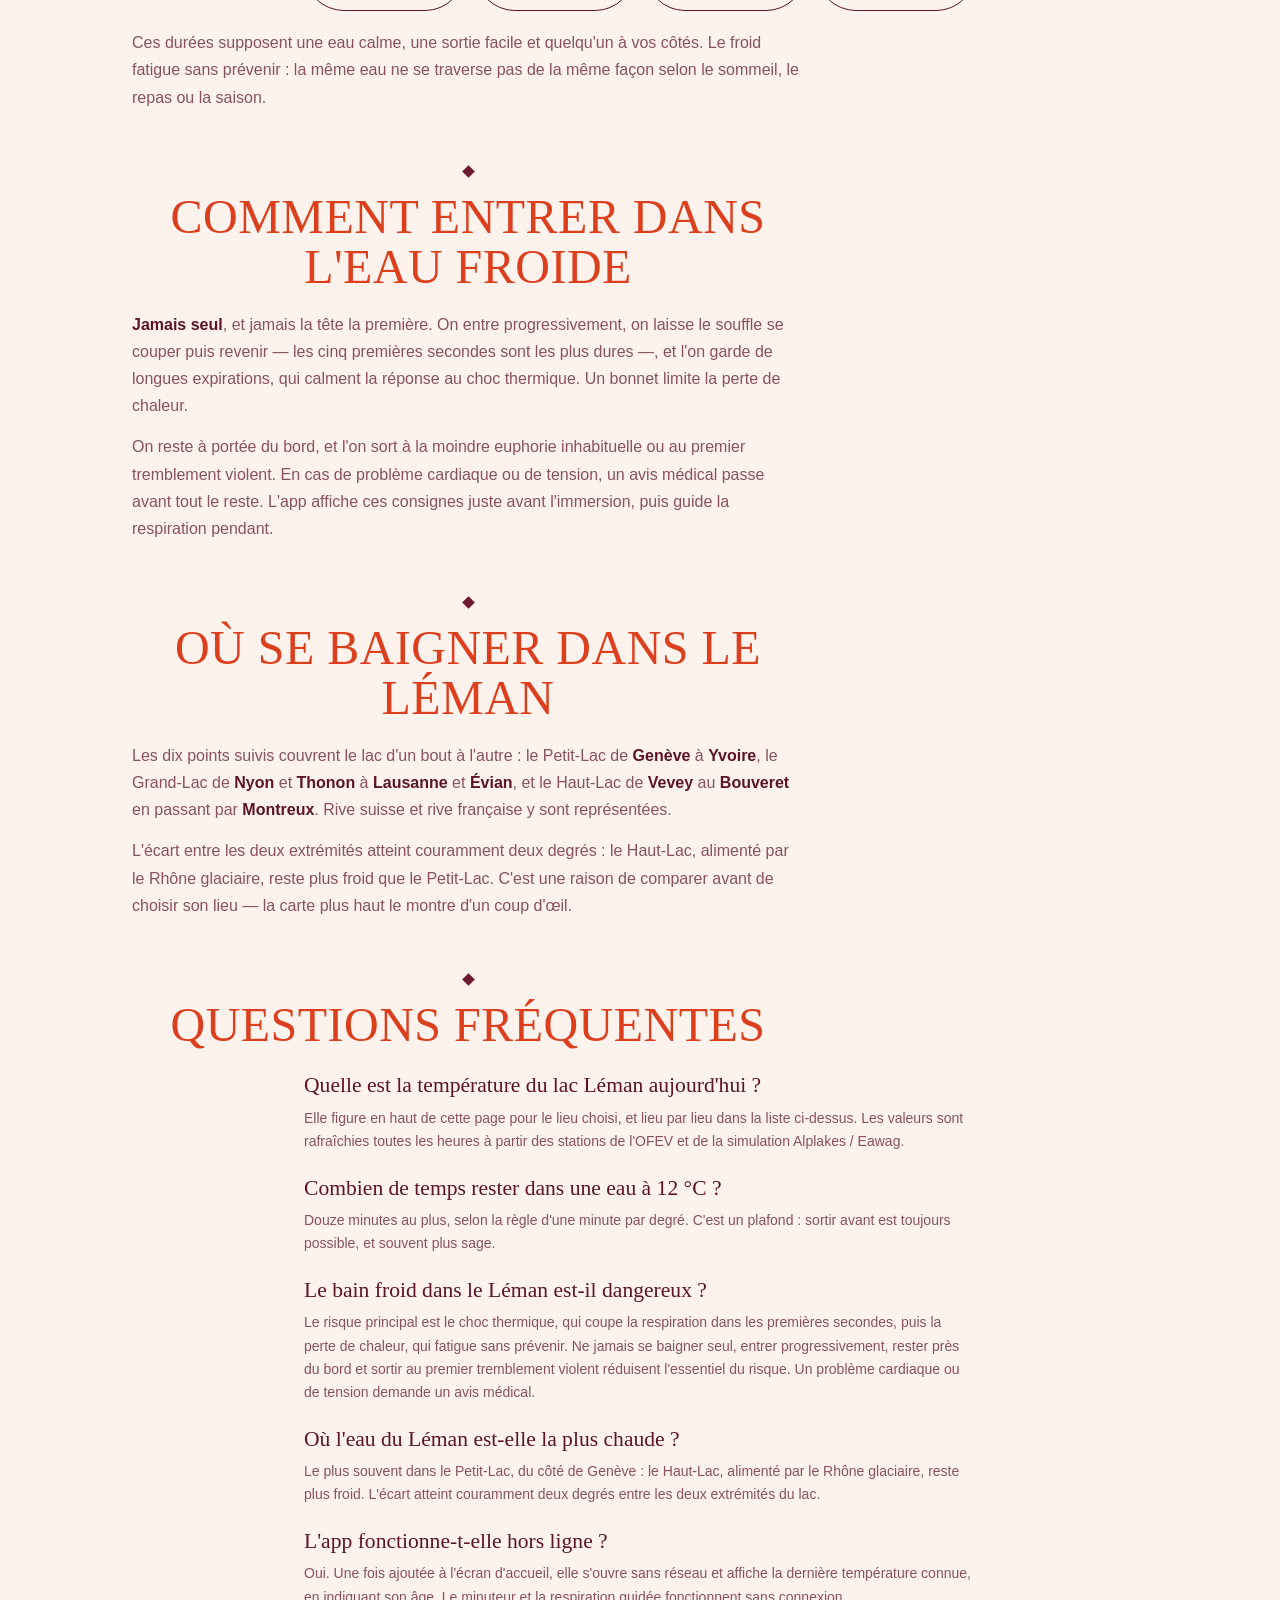
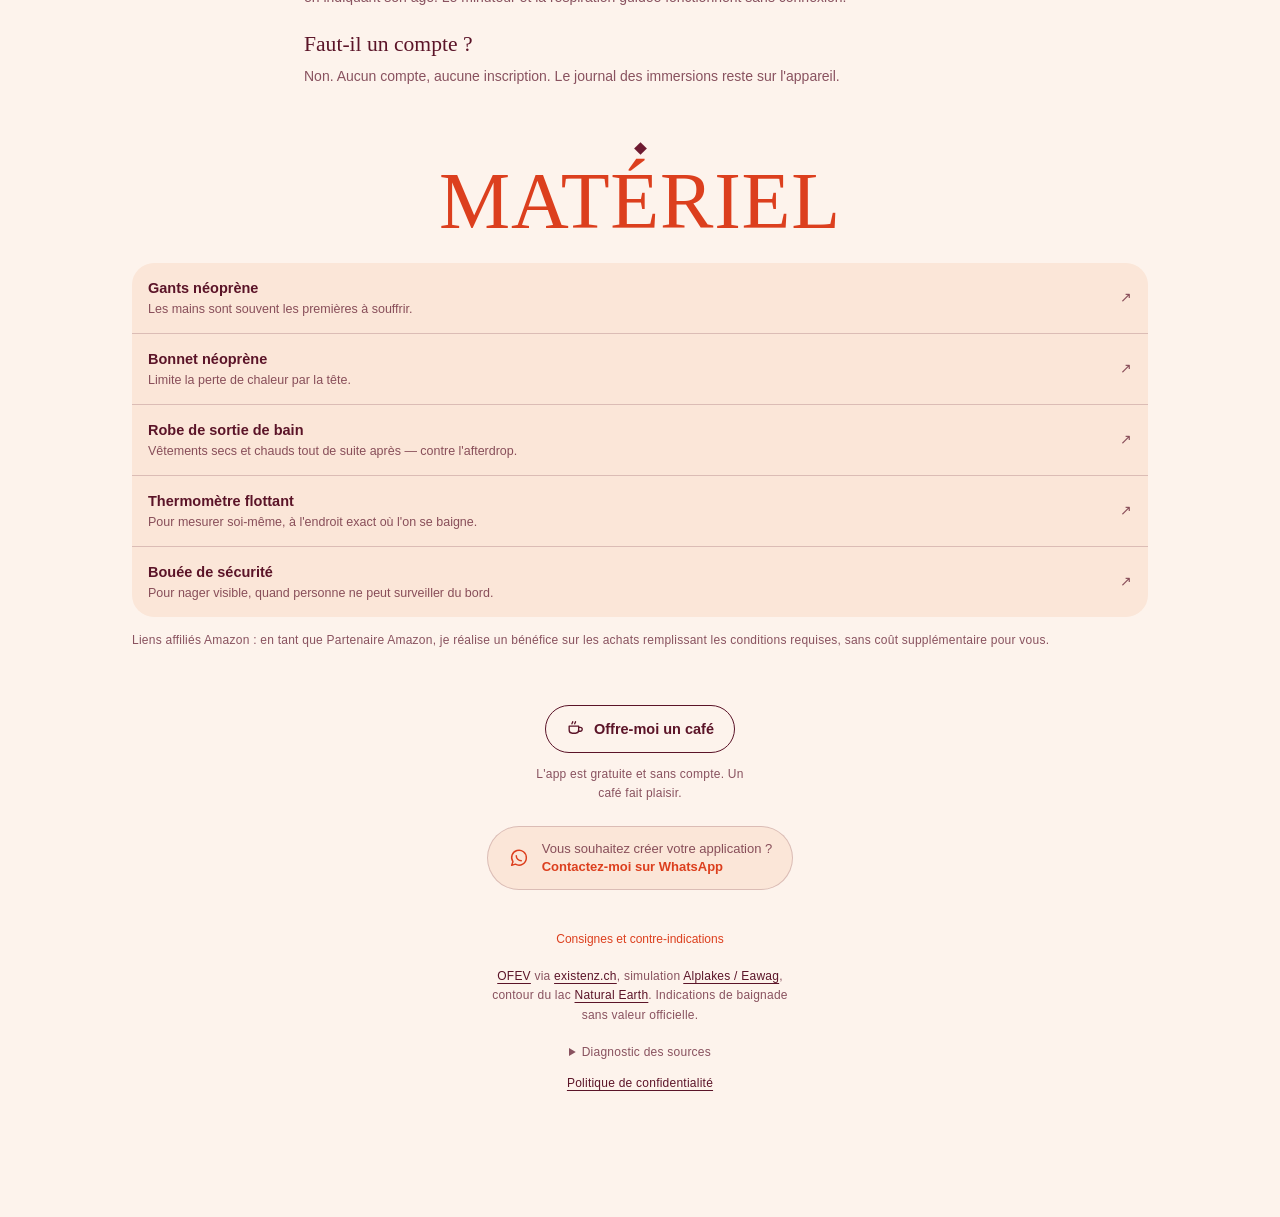
==== commit 47e0b139: "Refonte d'après Agrumea : bocaux WebGL2, thème crème, menu plein écran Fond crème, rouge-orangé et b" ====
--- a/index.html
+++ b/index.html
@@ -28,10 +28,9 @@
       content="La température de l'eau du Léman en temps réel et la durée idéale de votre bain froid : 1 minute par degré. Respirez, puis entrez.">
 <link rel="canonical" href="https://bainfroidtemps.ch/">
 
-<!-- Un seul thème, sombre : le mur du lac en est le fond, et il n'a pas de
-     version claire. La barre d'état d'iOS suit le noir de la page. -->
-<meta name="theme-color" content="#0c0c0d">
-<meta name="color-scheme" content="dark">
+<!-- Un seul thème, clair : la barre d'état d'iOS suit le crème de la page. -->
+<meta name="theme-color" content="#fdf3ec">
+<meta name="color-scheme" content="light">
 
 <!-- Open Graph : WhatsApp, Facebook, LinkedIn -->
 <meta property="og:type" content="website">
@@ -57,7 +56,7 @@
 <link rel="manifest" href="manifest.webmanifest">
 <meta name="apple-mobile-web-app-capable" content="yes">
 <meta name="mobile-web-app-capable" content="yes">
-<meta name="apple-mobile-web-app-status-bar-style" content="black-translucent">
+<meta name="apple-mobile-web-app-status-bar-style" content="default">
 <meta name="apple-mobile-web-app-title" content="Léman">
 
 <!-- Icône de l'écran d'accueil iOS -->
@@ -159,82 +158,95 @@
 }
 </script>
 
+<link rel="preload" href="fonts/marcellus.woff2" as="font" type="font/woff2" crossorigin>
 <link rel="stylesheet" href="app.css">
 </head>
 <body data-band="unknown">
 
-<!-- Le mur du lac : le fond de tout le site. Un plan en perspective couvert de
-     tuiles, dessiné par `wall.js`. Décoratif — la température se lit sans lui,
-     et sans WebGL il disparaît et laisse le fond uni. -->
-<canvas id="wall" aria-hidden="true"></canvas>
-
-<!-- En-tête en cases bordées. Fixe : le logo, le lieu et la température du
-     moment restent sous les yeux quand on parcourt le reste de la page. -->
+<!-- En-tête : deux commandes à gauche, le logo au centre, le menu à droite.
+     Fixe, transparent sur le crème d'accueil. -->
 <header class="head">
-  <nav class="head-nav" aria-label="Navigation">
-    <a href="#top">Accueil</a>
-    <a href="#aujourdhui">Lieux</a>
-    <a href="#duree">Durée</a>
-    <a href="#faq">Questions</a>
-    <span class="head-space"></span>
-    <button id="locate" class="ghost" type="button" aria-label="Le lieu le plus proche de moi">
+  <div class="head-side">
+    <button id="locate" class="ghost" type="button" aria-label="Le lieu le plus proche de moi" title="Me localiser">
       <svg viewBox="0 0 24 24" aria-hidden="true"><path d="M21 3 3 10.5l7.5 3 3 7.5L21 3Z"/></svg>
-      <span>Me localiser</span>
     </button>
-    <button id="refresh" class="ghost" type="button" aria-label="Actualiser">
+    <button id="refresh" class="ghost" type="button" aria-label="Actualiser" title="Actualiser">
       <svg viewBox="0 0 24 24" aria-hidden="true"><path d="M20 12a8 8 0 1 1-2.34-5.66M20 4v4h-4"/></svg>
-      <span>Actualiser</span>
     </button>
-  </nav>
-  <div class="head-main">
-    <a class="head-mark" href="#top" aria-label="Bains Froids Léman — accueil">
-      <svg class="mark" viewBox="0 0 44 30" role="img" aria-label="Lac Léman">
-        <path d="M2 9c5-5 9-5 14 0s9 5 14 0 9-5 12-2"/>
-        <path d="M2 19c5-5 9-5 14 0s9 5 14 0 9-5 12-2"/>
+  </div>
+  <a class="head-logo" href="#top" aria-label="Bains Froids Léman — accueil">
+    <svg class="mark" viewBox="0 0 44 30" aria-hidden="true">
+      <path d="M2 9c5-5 9-5 14 0s9 5 14 0 9-5 12-2"/>
+      <path d="M2 19c5-5 9-5 14 0s9 5 14 0 9-5 12-2"/>
+    </svg>
+    <span class="logo-1">Bains Froids</span>
+    <span class="logo-2">Léman</span>
+  </a>
+  <div class="head-side head-right">
+    <button id="menuBtn" class="menu-btn" type="button" aria-expanded="false" aria-controls="menu">
+      <span class="pill" id="menuLabel">Menu</span>
+      <span class="dot" aria-hidden="true"><svg viewBox="0 0 12 12"><path d="M6 1.5 10.5 6 6 10.5 1.5 6Z"/></svg></span>
+    </button>
+  </div>
+</header>
+
+<!-- Menu plein écran : de grands liens en serif, décalés d'un cran à chaque
+     ligne. Les ancres sont celles du texte rédigé plus bas. -->
+<nav class="menu" id="menu" aria-label="Navigation" aria-hidden="true">
+  <ul>
+    <li style="--i:0"><a href="#top" class="current">Accueil</a></li>
+    <li style="--i:1"><a href="#lac">Le lac</a></li>
+    <li style="--i:2"><a href="#aujourdhui">Les lieux</a></li>
+    <li style="--i:3"><a href="#duree">La durée</a></li>
+    <li style="--i:4"><a href="#entrer">Entrer dans l’eau</a></li>
+    <li style="--i:5"><a href="#faq">Questions</a></li>
+  </ul>
+</nav>
+
+<!-- Écran d'accueil : une grande forme bordeaux, un titre sur un arc, et dix
+     bocaux de verre — un par lieu — dessinés en WebGL (`wall.js`). Les bocaux
+     sont décoratifs : la température se lit dans la carte en dessous, et sans
+     WebGL il ne reste que le crème et la forme. -->
+<section class="screen" id="top">
+  <div class="stage" aria-hidden="true">
+    <svg class="blob" viewBox="0 0 1000 1000">
+      <polygon points="500,130 761,239 870,500 761,761 500,870 239,761 130,500 239,239"
+               transform="rotate(22.5 500 500)"/>
+    </svg>
+    <div class="arc">
+      <svg viewBox="0 0 1000 1000">
+        <defs><path id="arcPath" d="M 500,500 m -430,0 a 430,430 0 1,1 860,0 a 430,430 0 1,1 -860,0"/></defs>
+        <text><textPath href="#arcPath" textLength="2690" lengthAdjust="spacing">BAINS FROIDS • LÉMAN • EAU VIVE •</textPath></text>
       </svg>
-    </a>
-    <p class="head-tag head-tag-l" data-letters>Température + Durée + Souffle</p>
-    <a class="head-logo" href="#top" data-letters>Bains Froids <i>Léman</i></a>
-    <p class="head-tag head-tag-r" data-letters>L’eau du lac, en direct</p>
-    <a class="head-temp" href="#top" aria-label="Lieu et température choisis">
-      <span id="headSpot">Genève</span>
-      <b id="headVal">--°</b>
-    </a>
-  </div>
-</header>
+    </div>
+  </div>
+  <canvas id="wall" aria-hidden="true"></canvas>
+  <!-- Le lieu, la température et la phrase du jour, dans une pastille crème. -->
+  <div class="hero">
+    <!-- Choix du lieu : un vrai <select>, donc la roue native d'iOS — plus sûre
+         au pouce qu'une liste maison, et lisible par VoiceOver sans effort.
+         Les bocaux offrent le même choix, au toucher. -->
+    <p class="whereat">
+      <label for="spot">Je m’immerge à</label>
+      <span class="pick">
+        <select id="spot" aria-label="Lieu de baignade"></select>
+        <svg viewBox="0 0 16 16" aria-hidden="true"><path d="M4 6.5 8 10.5l4-4"/></svg>
+      </span>
+      <span class="whereat-far" id="spotDistance"></span>
+    </p>
+    <div class="readout" aria-live="polite">
+      <p class="readout-value"><span id="value">--</span><span class="degree">°</span></p>
+      <p class="readout-source" id="readoutSource"></p>
+    </div>
+    <!-- Ce que l'app dit du jour. Change avec la température et avec la date :
+         sans cela, la même phrase deux semaines de suite ne veut plus rien dire. -->
+    <p class="greeting" id="greeting"></p>
+  </div>
+</section>
 
 <div class="app">
-  <!-- Écran de préparation : température, durée, sélecteur du lieu. L'action
-       vit dans son propre bandeau fixe, ci-dessous : toujours visible. -->
-  <section class="screen" id="top">
-    <p class="coords" aria-hidden="true"><span id="coordA">46.2225 N</span><span id="coordB">6.1589 E</span></p>
-    <div class="hero">
-      <!-- Choix du lieu : un vrai <select>, donc la roue native d'iOS — plus sûre
-           au pouce qu'une liste maison, et lisible par VoiceOver sans effort.
-           Le mur offre le même choix, au toucher. -->
-      <p class="whereat">
-        <label for="spot">Je m’immerge à</label>
-        <span class="pick">
-          <select id="spot" aria-label="Lieu de baignade"></select>
-          <svg viewBox="0 0 16 16" aria-hidden="true"><path d="M4 6.5 8 10.5l4-4"/></svg>
-        </span>
-        <span class="whereat-far" id="spotDistance"></span>
-      </p>
-      <div class="readout" aria-live="polite">
-        <p class="readout-value"><span id="value">--</span><span class="degree">°</span></p>
-        <p class="readout-source" id="readoutSource"></p>
-      </div>
-      <!-- Ce que l'app dit du jour. Change avec la température et avec la date :
-           sans cela, la même phrase deux semaines de suite ne veut plus rien dire. -->
-      <p class="greeting" id="greeting"></p>
-    </div>
-    <p class="drag-hint" aria-hidden="true"><span class="drag-dot"></span>Glissez le mur, touchez un lieu</p>
-    <!-- Bandeau défilant : les dix lieux d'un coup d'œil. Redondant avec la
-         liste rédigée plus bas, donc masqué aux lecteurs d'écran. -->
-    <div class="ticker" aria-hidden="true"><div class="ticker-track" id="tickerTrack"></div></div>
-  </section>
   <!-- Repères, séries et durée : sous le mur, dans des cases bordées. -->
-  <section class="block now reveal">
+  <section class="block now reveal" id="now">
     <ul class="facts">
       <li>
         <svg viewBox="0 0 24 24" aria-hidden="true"><path d="M4 17.5 9.5 12l3.5 3.5L20 8"/><path d="M15 8h5v5"/></svg>
@@ -276,7 +288,7 @@
   </div>
 
   <!-- La carte : comparer les lieux vient après le geste. -->
-  <section class="block reveal">
+  <section class="block reveal" id="lac">
     <h2 class="micro">Le lac <span class="micro-note">touchez un point pour changer de lieu</span></h2>
     <div class="card">
       <div class="map" id="map"></div>
--- a/app.css
+++ b/app.css
@@ -1,42 +1,45 @@
 /* Bains Froids Léman
  *
- * Refonte : un fond noir, un mur de tuiles en perspective dessiné en WebGL
- * (wall.js), des cases bordées d'un filet, un serif italique pour la voix et
- * une chasse fixe pour les chiffres et les repères. Un seul thème — le mur n'a
- * pas de version claire. Le rouge est réservé aux gestes : le lieu choisi, le
- * bouton de lancement, la courbe.
+ * Refonte d'après la ferme Agrumea : un fond crème, un rouge-orangé et un
+ * bordeaux, un serif capitale à empattements évasés pour les titres, des
+ * pastilles à filet, des cases pêche aux grands arrondis, un menu plein écran
+ * orange. Les bocaux d'accueil sont dessinés en WebGL (wall.js). Un seul thème,
+ * clair : la page n'a pas de version sombre.
  */
 
+@font-face {
+  font-family: "Marcellus";
+  src: url("fonts/marcellus.woff2") format("woff2");
+  font-weight: 400;
+  font-style: normal;
+  font-display: swap;
+}
+
 :root {
-  --ink: #f4f1ea;
-  --ink-soft: rgba(244, 241, 234, .62);
-  --rule: rgba(244, 241, 234, .16);
-  --paper: #0c0c0d;
-  --card: rgba(18, 18, 20, .78);
-  --accent: #f2283c;
-  --accent-ink: #ffffff;
-  --accent-soft: rgba(244, 241, 234, .07);
-  --accent-ink-on-soft: #f4f1ea;
-  --accent-dim: rgba(242, 40, 60, .26);
-  --link: #ff7b88;
-
-  --serif: "Iowan Old Style", "Palatino Linotype", Palatino, "Book Antiqua", Georgia, serif;
-  --mono: ui-monospace, "SF Mono", Menlo, Consolas, "Liberation Mono", monospace;
+  --ink: #5b1428;                       /* bordeaux : le texte */
+  --ink-soft: rgba(91, 20, 40, .72);
+  --rule: rgba(91, 20, 40, .2);
+  --paper: #fdf3ec;                     /* crème */
+  --card: #fbe6d8;                      /* pêche */
+  --peach: #fbe6d8;
+  --accent: #dc3f1e;                    /* rouge-orangé */
+  --accent-ink: #fff5ee;
+  --accent-soft: rgba(220, 63, 30, .1);
+  --accent-ink-on-soft: #5b1428;
+  --accent-dim: rgba(220, 63, 30, .22);
+  --burgundy: #6e1a31;                  /* la grande forme, les panneaux */
+
+  --serif: "Marcellus", "Iowan Old Style", "Palatino Linotype", Palatino, Georgia, serif;
   --sans: -apple-system, BlinkMacSystemFont, "SF Pro Text", "Helvetica Neue", Arial, sans-serif;
 
   --gutter: 20px;
-  --radius: 4px;
-  --radius-sm: 2px;
-  /* Hauteur de l'en-tête fixe, hors encoche. Les ancres s'y calent. */
-  --head-h: 56px;
+  --radius: 22px;
+  --radius-sm: 14px;
   /* Hauteur du bandeau d'action fixe : valeur de repli seulement — `app.js` la
      mesure et la corrige, car elle change avec l'encoche et l'invite
      d'installation. */
   --dock-h: 92px;
-}
-
-@media (min-width: 720px) {
-  :root { --head-h: 112px; }
+  --head-h: 72px;
 }
 
 * { box-sizing: border-box; }
@@ -44,9 +47,9 @@
 html {
   -webkit-text-size-adjust: 100%;
   background: var(--paper);
-  color-scheme: dark;
+  color-scheme: light;
   scroll-behavior: smooth;
-  scroll-padding-top: calc(var(--head-h) + env(safe-area-inset-top) + 12px);
+  scroll-padding-top: calc(var(--head-h) + env(safe-area-inset-top) + 8px);
 }
 
 @media (prefers-reduced-motion: reduce) {
@@ -57,50 +60,21 @@
   margin: 0;
   color: var(--ink);
   background: var(--paper);
-  font: 400 16px/1.5 var(--sans);
+  font: 400 16px/1.55 var(--sans);
   overflow-x: hidden;
   -webkit-tap-highlight-color: transparent;
 }
 
-/* ------------------------------------------------------------- le mur */
-
-#wall {
-  position: fixed;
-  inset: 0;
-  z-index: 0;
-  width: 100%;
-  height: 100%;
-  display: block;
-  background: var(--paper);
-  /* Le glissement horizontal est pour le mur ; le vertical reste à la page. */
-  touch-action: pan-y;
-}
-
-/* Sans WebGL2, un fond qui rappelle le mur : une grille feinte. */
-body:not(.has-wall) #wall { display: none; }
-body:not(.has-wall) {
-  background:
-    radial-gradient(120% 60% at 50% 0%, rgba(242, 40, 60, .12), transparent 60%),
-    repeating-linear-gradient(0deg, transparent 0 63px, rgba(244, 241, 234, .05) 63px 64px),
-    repeating-linear-gradient(90deg, transparent 0 63px, rgba(244, 241, 234, .05) 63px 64px),
-    var(--paper);
-  background-attachment: fixed;
-}
-
-/* Le contenu laisse passer le geste : seuls les éléments qui servent captent
-   le pointeur, le reste le rend au mur. */
+body.menu-open { overflow: hidden; }
+
 .app {
   position: relative;
-  z-index: 1;
-  max-width: 1120px;
+  max-width: 1080px;
   margin: 0 auto;
-  pointer-events: none;
-  padding: 0 calc(env(safe-area-inset-right) + var(--gutter))
+  padding: 28px calc(env(safe-area-inset-right) + var(--gutter))
            calc(var(--dock-h) + 20px)
            calc(env(safe-area-inset-left) + var(--gutter));
 }
-
-.app > *:not(.screen) { pointer-events: auto; }
 
 /* ------------------------------------------------------------ en-tête */
 
@@ -109,112 +83,57 @@
   top: 0;
   left: 0;
   right: 0;
-  /* Sous les recouvrements (minuteur, consignes : z-index 10) : en dessous de
-     l'immersion, l'en-tête n'a rien à faire. */
-  z-index: 4;
-  padding-top: env(safe-area-inset-top);
-  background: linear-gradient(rgba(12, 12, 13, .92), rgba(12, 12, 13, .78));
-  -webkit-backdrop-filter: blur(10px);
-  backdrop-filter: blur(10px);
-  border-bottom: 1px solid var(--rule);
-  font-family: var(--mono);
-  font-size: 11px;
-  letter-spacing: .08em;
-  text-transform: uppercase;
-}
-
-.head a { color: inherit; text-decoration: none; }
-
-.head-main {
+  z-index: 40;
   display: grid;
-  grid-template-columns: 56px 1fr;
-  align-items: stretch;
-  min-height: 56px;
-}
-
-.head-main > * {
-  display: flex;
-  align-items: center;
-  justify-content: center;
-  margin: 0;
-  min-width: 0;
-}
-
-.head-main > * + * { border-left: 1px solid var(--rule); }
-
-.head-tag { display: none; }
-.head-temp { display: none; }
-
-.head-mark { padding: 0 12px; }
-
-.mark {
-  width: 34px;
-  height: 24px;
-  fill: none;
-  stroke: var(--accent);
-  stroke-width: 2.2;
-  stroke-linecap: round;
-}
-
-.mark path { stroke-dasharray: 14 7; animation: flow 2.4s linear infinite; }
-.mark path + path { animation-direction: reverse; animation-duration: 3.1s; }
-@keyframes flow { from { stroke-dashoffset: 0; } to { stroke-dashoffset: -21; } }
-@media (prefers-reduced-motion: reduce) { .mark path { animation: none; } }
-
-.head-logo {
-  justify-content: flex-start;
-  padding: 0 14px;
-  font-family: var(--serif);
-  font-size: 1.35rem;
-  line-height: 1;
-  letter-spacing: -.01em;
-  text-transform: none;
-  white-space: nowrap;
-}
-
-.head-logo i { font-style: italic; margin-left: .22em; }
-
-/* La case rouge : le lieu choisi et sa température, toujours sous les yeux. */
-.head-temp {
-  flex-direction: column;
-  gap: 2px;
-  padding: 0 14px;
-  background: var(--accent);
-  color: var(--accent-ink);
-  line-height: 1.15;
-}
-
-.head-temp span { font-size: 9.5px; opacity: .85; }
-.head-temp b { font: 400 1.3rem/1 var(--serif); letter-spacing: 0; text-transform: none; }
-
-/* Chaque lettre peut s'allumer sous le curseur (fx.js) et se rendre en douceur. */
-.l { transition: color 1.1s ease; }
-.sp { display: inline-block; width: .28em; }
-.l.hot { color: var(--c); transition: none; }
+  grid-template-columns: 1fr auto 1fr;
+  align-items: start;
+  padding: calc(env(safe-area-inset-top) + 14px) calc(env(safe-area-inset-right) + 16px) 0
+           calc(env(safe-area-inset-left) + 16px);
+  color: var(--ink);
+  pointer-events: none;
+  transition: color 300ms;
+}
+
+/* Un fondu crème sous l'en-tête : le texte qui défile ne vient pas s'y mêler. */
+.head::before {
+  content: '';
+  position: absolute;
+  inset: 0 0 -26px;
+  background: linear-gradient(var(--paper) 55%, transparent);
+  pointer-events: none;
+  transition: opacity 300ms;
+}
+
+body.menu-open .head::before { opacity: 0; }
+body.menu-open .head { color: var(--accent-ink); }
+
+.head > * { position: relative; pointer-events: auto; }
+.head-side { display: flex; gap: 8px; }
+.head-right { justify-content: flex-end; }
 
 .ghost {
-  display: inline-flex;
-  align-items: center;
-  justify-content: center;
-  gap: 8px;
-  height: 100%;
-  padding: 0 14px;
-  border: 0;
-  border-left: 1px solid var(--rule);
+  width: 36px;
+  height: 36px;
+  display: grid;
+  place-items: center;
+  padding: 0;
+  border: 1px solid currentColor;
+  border-radius: 50%;
   background: transparent;
-  color: var(--ink);
-  font: inherit;
-  letter-spacing: inherit;
-  text-transform: inherit;
+  color: inherit;
   cursor: pointer;
-}
-
-.ghost:hover { background: var(--accent-soft); }
-.ghost:focus-visible { outline: 2px solid var(--accent); outline-offset: -2px; }
+  transition: background 200ms, color 200ms;
+}
+
+.ghost:hover { background: var(--ink); color: var(--paper); }
+.ghost:focus-visible, .menu-btn:focus-visible, .head-logo:focus-visible {
+  outline: 2px solid var(--accent);
+  outline-offset: 3px;
+}
 
 .ghost svg {
-  width: 15px;
-  height: 15px;
+  width: 16px;
+  height: 16px;
   fill: none;
   stroke: currentColor;
   stroke-width: 1.8;
@@ -226,184 +145,286 @@
 @keyframes spin { to { transform: rotate(360deg); } }
 @media (prefers-reduced-motion: reduce) { .ghost.busy svg { animation: none; } }
 
-/* Téléphone : la rangée de liens disparaît, les deux commandes restent, en
-   icônes, à droite de la case du logo. */
-@media (max-width: 719px) {
-  .head-nav {
-    position: absolute;
-    top: env(safe-area-inset-top);
-    right: 0;
-    display: flex;
-    height: 56px;
-  }
-  .head-nav a, .head-space { display: none; }
-  .head-nav .ghost { width: 50px; padding: 0; }
-  .head-nav .ghost span { display: none; }
-}
-
-@media (min-width: 720px) {
-  .head-nav {
-    display: flex;
-    align-items: stretch;
-    height: 38px;
-    border-bottom: 1px solid var(--rule);
-  }
-  .head-nav > a {
-    display: flex;
-    align-items: center;
-    padding: 0 18px;
-    border-right: 1px solid var(--rule);
-  }
-  .head-nav > a:hover { background: var(--accent-soft); }
-  .head-space { flex: 1; }
-  .head-main { grid-template-columns: 74px 1fr 1.4fr 1fr 150px; min-height: 74px; }
-  .head-tag {
-    display: flex;
-    font-family: var(--serif);
-    font-size: 1.05rem;
-    letter-spacing: 0;
-    text-transform: none;
-    text-align: center;
-    padding: 0 16px;
-  }
-  .head-temp { display: flex; }
-  .head-logo { justify-content: center; font-size: 2.3rem; }
-  .head-temp b { font-size: 1.7rem; }
+.head-logo {
+  display: grid;
+  justify-items: center;
+  gap: 0;
+  color: inherit;
+  text-decoration: none;
+  line-height: 1;
+}
+
+.mark {
+  width: 34px;
+  height: 22px;
+  margin-bottom: 4px;
+  fill: none;
+  stroke: var(--accent);
+  stroke-width: 2.4;
+  stroke-linecap: round;
+  transition: stroke 300ms;
+}
+
+body.menu-open .mark { stroke: var(--accent-ink); }
+
+.mark path { stroke-dasharray: 14 7; animation: flow 2.6s linear infinite; }
+.mark path + path { animation-direction: reverse; animation-duration: 3.4s; }
+@keyframes flow { from { stroke-dashoffset: 0; } to { stroke-dashoffset: -21; } }
+@media (prefers-reduced-motion: reduce) { .mark path { animation: none; } }
+
+.logo-1 {
+  font: 400 1.05rem/1 var(--serif);
+  letter-spacing: .14em;
+  text-transform: uppercase;
+}
+
+.logo-2 {
+  font: italic 400 1.1rem/1.1 var(--serif);
+  color: var(--accent);
+  transition: color 300ms;
+}
+
+body.menu-open .logo-2 { color: var(--burgundy); }
+
+/* « Menu » dans une pastille à filet, suivie d'un rond plein. */
+.menu-btn {
+  display: inline-flex;
+  align-items: center;
+  gap: 6px;
+  padding: 0;
+  border: 0;
+  background: transparent;
+  color: inherit;
+  font: inherit;
+  cursor: pointer;
+}
+
+.pill {
+  display: inline-flex;
+  align-items: center;
+  height: 32px;
+  padding: 0 18px;
+  border: 1px solid currentColor;
+  border-radius: 999px;
+  font: 400 11.5px/1 var(--sans);
+  letter-spacing: .14em;
+  text-transform: uppercase;
+  transition: background 200ms, color 200ms;
+}
+
+.menu-btn:hover .pill { background: var(--ink); color: var(--paper); }
+body.menu-open .menu-btn:hover .pill { background: var(--accent-ink); color: var(--accent); }
+
+.dot {
+  width: 32px;
+  height: 32px;
+  display: grid;
+  place-items: center;
+  border-radius: 50%;
+  background: var(--accent);
+  transition: transform 400ms cubic-bezier(.22, .61, .36, 1), background 300ms;
+}
+
+.dot svg { width: 11px; height: 11px; fill: var(--accent-ink); transition: fill 300ms; }
+.menu-btn:hover .dot { transform: rotate(90deg) scale(1.08); }
+body.menu-open .dot { background: var(--accent-ink); transform: rotate(45deg); }
+body.menu-open .dot svg { fill: var(--accent); }
+
+/* ------------------------------------------------------------------ menu */
+
+.menu {
+  position: fixed;
+  inset: 0;
+  z-index: 30;
+  display: grid;
+  align-content: center;
+  padding: calc(env(safe-area-inset-top) + 90px) var(--gutter) 40px;
+  background: var(--accent);
+  color: var(--accent-ink);
+  overflow-y: auto;
+  visibility: hidden;
+  clip-path: inset(0 0 100% 0);
+  transition: clip-path 700ms cubic-bezier(.7, 0, .2, 1), visibility 0s linear 700ms;
+}
+
+.menu.open {
+  visibility: visible;
+  clip-path: inset(0 0 0 0);
+  transition: clip-path 700ms cubic-bezier(.7, 0, .2, 1), visibility 0s;
+}
+
+.menu ul { margin: 0; padding: 0; list-style: none; }
+
+.menu li {
+  margin-left: calc(var(--i) * clamp(0px, 5vw, 70px));
+  border-bottom: 1px solid rgba(255, 245, 238, .4);
+  opacity: 0;
+  transform: translateY(40px);
+  transition: opacity 500ms ease, transform 700ms cubic-bezier(.22, .61, .36, 1);
+}
+
+.menu.open li { opacity: 1; transform: none; transition-delay: calc(180ms + var(--i) * 70ms); }
+
+.menu a {
+  display: inline-block;
+  padding: .08em 0;
+  color: var(--burgundy);
+  font: 400 clamp(2.4rem, 10vw, 6.4rem)/1.05 var(--serif);
+  letter-spacing: .01em;
+  text-transform: uppercase;
+  text-decoration: none;
+  transition: color 250ms, transform 350ms cubic-bezier(.22, .61, .36, 1);
+}
+
+.menu a.current { color: var(--accent-ink); }
+.menu a.current::after { content: ' ◆'; font-size: .35em; vertical-align: middle; }
+.menu a:hover, .menu a:focus-visible { color: var(--accent-ink); transform: translateX(10px); outline: none; }
+
+@media (prefers-reduced-motion: reduce) {
+  .menu, .menu.open { transition: none; }
+  .menu li { transition: none; transform: none; }
 }
 
 /* ------------------------------------------------------------ écran d'accueil */
 
 .screen {
   position: relative;
-  min-height: 100vh;
-  min-height: 100svh;
-  padding-top: calc(env(safe-area-inset-top) + var(--head-h));
-  padding-bottom: calc(var(--dock-h) + 12px);
-  display: flex;
-  flex-direction: column;
-  justify-content: flex-end;
-  /* Les halos dépassent volontairement ; sur téléphone, un pixel de trop
-     élargirait la fenêtre de mise en page entière. */
-  overflow-x: clip;
-}
-
-/* Un voile sombre au bas de la fenêtre : le chiffre et le bouton se lisent sur
-   n'importe quelle tuile. Fixe et pleine largeur, donc sans bord visible. */
-body.has-wall::after {
-  content: '';
-  position: fixed;
-  left: 0;
-  right: 0;
-  bottom: 0;
-  height: 58vh;
-  background: linear-gradient(to top, rgba(12, 12, 13, .94) 10%, rgba(12, 12, 13, .6) 52%, transparent);
-  pointer-events: none;
-  z-index: 0;
-}
-
-/* Les coordonnées du plan, en mono, dans les coins de la zone libre. */
-.coords {
+  height: 100vh;
+  height: 100svh;
+  min-height: 600px;
+  overflow: hidden;
+  overflow: clip;
+  background: var(--paper);
+}
+
+.stage { position: absolute; inset: 0; pointer-events: none; }
+
+/* La grande forme bordeaux : un octogone aux angles arrondis. Elle grossit et
+   tourne quand on descend (`--p`, posée par fx.js). */
+.blob {
   position: absolute;
-  top: calc(env(safe-area-inset-top) + var(--head-h) + 14px);
-  left: 0;
-  right: 0;
-  display: flex;
-  justify-content: space-between;
-  margin: 0;
-  font: 400 11px/1 var(--mono);
-  letter-spacing: .12em;
-  color: var(--ink-soft);
-  font-variant-numeric: tabular-nums;
-}
-
-.hero { position: relative; align-self: flex-start; max-width: 100%; }
-
-/* Un halo sombre derrière le chiffre : il se lit même sur une tuile claire. */
-.hero::before {
-  content: '';
+  left: 50%;
+  top: 66%;
+  width: min(150vw, 1060px);
+  transform: translate(-50%, -50%) rotate(calc(var(--p, 0) * 24deg)) scale(calc(1 + var(--p, 0) * .35));
+  fill: var(--burgundy);
+  stroke: var(--burgundy);
+  stroke-width: 90;
+  stroke-linejoin: round;
+}
+
+.arc {
   position: absolute;
-  inset: -30px -16px -10px -40px;
-  background: radial-gradient(closest-side, rgba(12, 12, 13, .9), rgba(12, 12, 13, .6) 60%, transparent);
-  pointer-events: none;
-  z-index: -1;
-}
-.hero > * { pointer-events: none; }
-.hero .pick, .hero .pick *, .hero label { pointer-events: auto; }
+  left: 50%;
+  top: 66%;
+  width: min(158vw, 1120px);
+  transform: translate(-50%, -50%) rotate(calc(var(--p, 0) * 50deg)) scale(calc(1 + var(--p, 0) * .3));
+}
+
+.arc svg { display: block; width: 100%; animation: spin 140s linear infinite; }
+.arc text { font: 400 118px var(--serif); fill: var(--accent); letter-spacing: 0; }
+
+@media (prefers-reduced-motion: reduce) { .arc svg { animation: none; } }
+
+#wall {
+  position: absolute;
+  inset: 0;
+  width: 100%;
+  height: 100%;
+  display: block;
+  /* Le glissement horizontal est pour les bocaux ; le vertical reste à la page. */
+  touch-action: pan-y;
+}
+
+body:not(.has-wall) #wall { display: none; }
+
+/* La pastille crème : lieu, température, phrase du jour. */
+.hero {
+  position: absolute;
+  left: 50%;
+  bottom: calc(var(--dock-h) + 4px);
+  width: min(calc(100% - 2 * var(--gutter)), 460px);
+  transform: translateX(-50%);
+  padding: 16px 22px 14px;
+  text-align: center;
+  border-radius: 30px;
+  background: rgba(253, 243, 236, .94);
+  -webkit-backdrop-filter: blur(12px);
+  backdrop-filter: blur(12px);
+  box-shadow: 0 12px 40px rgba(91, 20, 40, .22);
+}
 
 /* ------------------------------------------------------------ où je me baigne */
 
 .whereat {
   display: flex;
   align-items: center;
+  justify-content: center;
   flex-wrap: wrap;
   gap: 8px;
   margin: 0;
-  font: 400 11.5px/1.4 var(--mono);
-  letter-spacing: .08em;
+  font: 400 11px/1.4 var(--sans);
+  letter-spacing: .14em;
   text-transform: uppercase;
   color: var(--ink-soft);
 }
 
 .whereat label { flex: none; }
-
-.whereat-far { flex: none; font-size: 11px; color: var(--ink-soft); }
+.whereat-far { flex: none; font-size: 10.5px; }
 
 /* Le menu reste natif — la roue d'iOS — et seule son enveloppe est dessinée :
-   une case à filet, comme celles de l'en-tête. */
+   une pastille à filet, comme « Menu ». */
 .pick {
   position: relative;
   display: inline-flex;
   align-items: center;
-  border: 1px solid var(--rule);
-  border-radius: var(--radius);
-  background: rgba(12, 12, 13, .6);
-  -webkit-backdrop-filter: blur(8px);
-  backdrop-filter: blur(8px);
-}
-
-.pick:hover { border-color: var(--accent); }
+  border: 1px solid var(--ink);
+  border-radius: 999px;
+  color: var(--ink);
+  transition: background 200ms, color 200ms;
+}
+
+.pick:hover { background: var(--ink); color: var(--paper); }
+.pick:hover select { color: var(--paper); }
 
 .pick select {
   /* 16 px au moins : en dessous, iOS zoome sur le champ à l'ouverture. */
   appearance: none;
   -webkit-appearance: none;
-  padding: 8px 32px 8px 14px;
+  padding: 6px 30px 6px 16px;
   border: 0;
   border-radius: inherit;
   background: transparent;
   color: var(--ink);
   font: inherit;
-  font-family: var(--sans);
-  font-size: 16px;
-  font-weight: 600;
-  letter-spacing: 0;
-  text-transform: none;
+  font-family: var(--serif);
+  font-size: 17px;
+  letter-spacing: .06em;
+  text-transform: uppercase;
   cursor: pointer;
 }
 
-.pick select option { color: #111; }
-.pick select:focus-visible { outline: 2px solid var(--accent); outline-offset: 2px; }
+.pick select option { color: #111; text-transform: none; }
+.pick select:focus-visible { outline: 2px solid var(--accent); outline-offset: 3px; }
 
 .pick svg {
   position: absolute;
-  right: 12px;
-  width: 12px;
-  height: 13px;
+  right: 11px;
+  width: 11px;
+  height: 12px;
   fill: none;
-  stroke: var(--ink);
+  stroke: currentColor;
   stroke-width: 2;
   stroke-linecap: round;
   stroke-linejoin: round;
   pointer-events: none;
 }
 
-/* Ce que l'app dit du jour. */
 .greeting {
-  max-width: 34ch;
-  margin: 0 0 18px;
-  font: italic 400 1.15rem/1.35 var(--serif);
-  color: var(--ink);
-  text-shadow: 0 1px 14px rgba(0, 0, 0, .8);
+  max-width: 36ch;
+  margin: 6px auto 0;
+  font: 400 13.5px/1.45 var(--sans);
+  color: var(--ink-soft);
 }
 
 /* ---------------------------------------------------------- température */
@@ -411,9 +432,10 @@
 .readout {
   display: flex;
   align-items: baseline;
+  justify-content: center;
   gap: 12px;
   flex-wrap: wrap;
-  margin: 8px 0 10px;
+  margin: 4px 0 0;
 }
 
 .readout-value {
@@ -421,120 +443,66 @@
   display: flex;
   align-items: flex-start;
   font-family: var(--serif);
-  font-size: clamp(5rem, 27vw, 9rem);
+  font-size: clamp(3.6rem, 17vw, 5.2rem);
   font-weight: 400;
-  line-height: .86;
-  letter-spacing: -.045em;
+  line-height: 1;
+  letter-spacing: -.01em;
   font-variant-numeric: tabular-nums;
-  text-shadow: 0 2px 30px rgba(0, 0, 0, .65);
-}
-
-.readout-value .degree { font-size: .4em; line-height: 1.05; font-style: italic; }
+  color: var(--accent);
+}
+
+.readout-value .degree { font-size: .45em; line-height: 1.1; }
 
 .readout-source {
   margin: 0 0 6px;
-  font: 400 11px/1 var(--mono);
-  letter-spacing: .08em;
+  font: 400 11px/1 var(--sans);
+  letter-spacing: .1em;
   text-transform: uppercase;
   color: var(--ink-soft);
 }
 
 .stale .readout-value { opacity: .45; }
-
-/* Invite à toucher le mur, et son point qui pulse. */
-.drag-hint {
-  display: flex;
-  align-items: center;
-  gap: 9px;
-  margin: 0 0 14px;
-  font: 400 10.5px/1 var(--mono);
-  letter-spacing: .12em;
-  text-transform: uppercase;
-  color: var(--ink-soft);
-}
-
-.drag-dot {
-  width: 7px;
-  height: 7px;
-  border-radius: 50%;
-  background: var(--accent);
-  animation: ping 1.8s ease-out infinite;
-}
-
-@keyframes ping {
-  0% { box-shadow: 0 0 0 0 rgba(242, 40, 60, .6); }
-  100% { box-shadow: 0 0 0 10px rgba(242, 40, 60, 0); }
-}
-
-@media (prefers-reduced-motion: reduce) { .drag-dot { animation: none; } }
-
-/* Bandeau défilant des dix lieux. */
-.ticker {
-  align-self: center;
-  width: min(100%, 460px);
-  overflow: hidden;
-  border: 1px solid var(--rule);
-  border-radius: 999px;
-  background: rgba(12, 12, 13, .72);
-  -webkit-backdrop-filter: blur(10px);
-  backdrop-filter: blur(10px);
-  font: 400 11px/1 var(--mono);
-  letter-spacing: .08em;
-  white-space: nowrap;
-  -webkit-mask-image: linear-gradient(90deg, transparent, #000 12%, #000 88%, transparent);
-  mask-image: linear-gradient(90deg, transparent, #000 12%, #000 88%, transparent);
-}
-
-.ticker-track { display: flex; width: max-content; animation: tick 46s linear infinite; }
-.ticker-track > div { display: flex; flex: none; padding: 13px 0; }
-.ticker-track span { color: var(--ink-soft); }
-.ticker-track b { color: var(--ink); font-weight: 600; margin-left: .5em; }
-.ticker-track i { font-style: normal; margin: 0 1.6em; color: var(--accent); }
-@keyframes tick { to { transform: translateX(-50%); } }
-@media (prefers-reduced-motion: reduce) { .ticker-track { animation: none; } }
 
 /* ----------------------------------------------------- repères & durée */
 
 .now {
   display: grid;
+  gap: 12px;
   margin-top: 0;
-  border: 1px solid var(--rule);
-  background: var(--card);
-  -webkit-backdrop-filter: blur(14px);
-  backdrop-filter: blur(14px);
 }
 
 .now > * { margin: 0; }
 
-/* Trois repères, en cases. */
+/* Trois repères, sur des tuiles pêche. */
 .facts {
   display: grid;
   grid-template-columns: repeat(3, 1fr);
+  gap: 12px;
   padding: 0;
   list-style: none;
-  border-bottom: 1px solid var(--rule);
 }
 
 .facts li {
   display: flex;
   flex-direction: column;
-  align-items: flex-start;
-  gap: 10px;
-  padding: 16px;
-  font: 400 10.5px/1.3 var(--mono);
-  letter-spacing: .08em;
+  align-items: center;
+  gap: 8px;
+  padding: 20px 10px 18px;
+  border-radius: var(--radius);
+  background: var(--peach);
+  font: 400 10.5px/1.3 var(--sans);
+  letter-spacing: .14em;
   text-transform: uppercase;
   color: var(--ink-soft);
-}
-
-.facts li + li { border-left: 1px solid var(--rule); }
+  text-align: center;
+}
 
 .facts svg {
-  width: 18px;
-  height: 18px;
+  width: 20px;
+  height: 20px;
   fill: none;
   stroke: var(--accent);
-  stroke-width: 1.7;
+  stroke-width: 1.6;
   stroke-linecap: round;
   stroke-linejoin: round;
 }
@@ -543,7 +511,7 @@
   display: block;
   margin-bottom: 2px;
   color: var(--ink);
-  font: 400 1.35rem/1.1 var(--serif);
+  font: 400 1.45rem/1.1 var(--serif);
   letter-spacing: 0;
   text-transform: none;
 }
@@ -551,22 +519,22 @@
 .streak {
   display: flex;
   align-items: baseline;
+  justify-content: center;
   gap: 8px;
   padding: 14px 16px;
-  border-bottom: 1px solid var(--rule);
-  font: 400 12px/1.4 var(--mono);
-  letter-spacing: .04em;
+  border-radius: var(--radius-sm);
+  background: var(--peach);
+  font: 400 13px/1.4 var(--sans);
   color: var(--ink-soft);
 }
 
 .streak::before {
   content: '';
   flex: none;
-  width: 6px;
-  height: 6px;
-  border-radius: 50%;
+  width: 7px;
+  height: 7px;
   background: var(--accent);
-  transform: translateY(-1px);
+  transform: rotate(45deg) translateY(-1px);
 }
 
 .streak[hidden] { display: none; }
@@ -576,36 +544,33 @@
 .card {
   display: block;
   margin-bottom: 12px;
-  padding: 18px;
-  border: 1px solid var(--rule);
-  border-radius: 0;
+  padding: 20px;
+  border-radius: var(--radius);
   background: var(--card);
-  -webkit-backdrop-filter: blur(14px);
-  backdrop-filter: blur(14px);
-}
-
-/* Dans le bloc des repères, la carte de durée est une case de plus. */
+}
+
+/* Le temps de présence : un panneau bordeaux, comme la grande forme d'accueil. */
 .now .card {
   margin: 0;
-  padding: 22px 18px;
-  border: 0;
-  background: transparent;
-  -webkit-backdrop-filter: none;
-  backdrop-filter: none;
+  padding: 28px 20px 24px;
+  background: var(--burgundy);
+  color: var(--accent-ink);
 }
 
 .card-title {
   margin: 0 0 14px;
-  font: 400 10.5px/1 var(--mono);
-  letter-spacing: .12em;
+  font: 400 11px/1 var(--sans);
+  letter-spacing: .18em;
   text-transform: uppercase;
   color: var(--ink-soft);
-}
+  text-align: center;
+}
+
+.now .card .card-title, .now .card .card-note { color: rgba(255, 245, 238, .78); }
 
 .card-note {
   margin: 14px 0 0;
-  font: 400 11.5px/1.5 var(--mono);
-  letter-spacing: .03em;
+  font: 400 13px/1.5 var(--sans);
   text-align: center;
   color: var(--ink-soft);
 }
@@ -615,47 +580,48 @@
   display: flex;
   align-items: center;
   justify-content: center;
-  gap: 22px;
+  gap: 24px;
 }
 
 .round {
-  width: 44px;
-  height: 44px;
+  width: 46px;
+  height: 46px;
   flex: none;
-  border: 1px solid var(--rule);
-  border-radius: var(--radius);
+  border: 1px solid currentColor;
+  border-radius: 50%;
   background: transparent;
-  color: var(--ink);
+  color: inherit;
   font: 400 22px/1 var(--sans);
   cursor: pointer;
-  transition: background 160ms, border-color 160ms, transform 160ms;
-}
-
-.round:hover { border-color: var(--accent); background: var(--accent-dim); }
-.round:active { transform: scale(.94); }
-.round:focus-visible { outline: 2px solid var(--accent); outline-offset: 2px; }
+  transition: background 200ms, color 200ms, transform 200ms;
+}
+
+.round:hover { background: var(--accent-ink); color: var(--burgundy); }
+.round:active { transform: scale(.92); }
+.round:focus-visible { outline: 2px solid var(--accent); outline-offset: 3px; }
 
 .bath-duration {
   margin: 0;
-  min-width: 140px;
+  min-width: 150px;
   display: flex;
   align-items: baseline;
   justify-content: center;
   gap: 8px;
   font-family: var(--serif);
-  font-size: 3.6rem;
+  font-size: 4.2rem;
   font-weight: 400;
   line-height: 1;
-  letter-spacing: -.03em;
   font-variant-numeric: tabular-nums;
 }
 
 .bath-unit {
-  font: 400 11px/1 var(--mono);
-  letter-spacing: .12em;
+  font: 400 11px/1 var(--sans);
+  letter-spacing: .18em;
   text-transform: uppercase;
   color: var(--ink-soft);
 }
+
+.now .card .bath-unit { color: rgba(255, 245, 238, .78); }
 
 /* ---------------------------------------------------------------- action */
 
@@ -670,8 +636,8 @@
   right: 0;
   bottom: 0;
   z-index: 5;
-  padding: 18px var(--gutter) calc(env(safe-area-inset-bottom) + 16px);
-  background: linear-gradient(to top, var(--paper) 55%, transparent);
+  padding: 22px var(--gutter) calc(env(safe-area-inset-bottom) + 16px);
+  background: linear-gradient(to top, var(--paper) 52%, transparent);
   pointer-events: none;
 }
 
@@ -683,92 +649,77 @@
   display: flex;
   align-items: center;
   justify-content: center;
-  gap: 10px;
+  gap: 12px;
   width: 100%;
-  max-width: 560px;
+  max-width: 460px;
   margin: 0 auto;
-  padding: 17px 20px;
-  border: 1px solid rgba(255, 255, 255, .18);
-  border-radius: var(--radius);
+  padding: 17px 24px;
+  border: 0;
+  border-radius: 999px;
   background: var(--accent);
   color: var(--accent-ink);
-  font: 400 1.35rem/1.1 var(--serif);
-  letter-spacing: 0;
+  font: 400 1.05rem/1.1 var(--serif);
+  letter-spacing: .12em;
+  text-transform: uppercase;
   cursor: pointer;
-  box-shadow: 0 10px 34px rgba(242, 40, 60, .32);
-  transition: transform 180ms cubic-bezier(.22, .61, .36, 1), box-shadow 180ms;
-}
-
-/* Un reflet qui traverse le bouton au survol. */
-.cta::after {
-  content: '';
-  position: absolute;
-  inset: 0;
-  background: linear-gradient(100deg, transparent 30%, rgba(255, 255, 255, .28) 50%, transparent 70%);
-  transform: translateX(-120%);
-  pointer-events: none;
-}
-
-.cta:hover::after { transform: translateX(120%); transition: transform 700ms ease; }
-.cta:hover { transform: translateY(-2px); box-shadow: 0 14px 40px rgba(242, 40, 60, .42); }
+  box-shadow: 0 10px 28px rgba(220, 63, 30, .34);
+  transition: transform 250ms cubic-bezier(.22, .61, .36, 1), box-shadow 250ms, background 250ms;
+}
+
+.cta:hover { transform: translateY(-2px); background: var(--burgundy); box-shadow: 0 14px 34px rgba(110, 26, 49, .4); }
 .cta:active { transform: translateY(0) scale(.99); }
-
 .cta:focus-visible { outline: 2px solid var(--ink); outline-offset: 3px; }
 
-.cta-icon { width: 14px; height: 14px; fill: currentColor; }
+.cta-icon { width: 12px; height: 12px; fill: currentColor; }
 
 @media (prefers-reduced-motion: reduce) {
-  .cta, .cta::after { transition: none; }
+  .cta { transition: none; }
 }
 
 /* ---------------------------------------------------------------- blocs */
 
-.block { margin-top: 28px; }
-
-/* Chaque bloc est une case : un fond sombre et flouté, pour que les tuiles du
-   mur ne passent pas derrière le texte quand on descend. */
-.block:not(.now) {
-  padding: 20px;
-  border: 1px solid var(--rule);
-  background: rgba(12, 12, 13, .84);
-  -webkit-backdrop-filter: blur(14px);
-  backdrop-filter: blur(14px);
-}
-
-.block:not(.now) > .card {
-  margin: 0;
-  padding: 0;
-  border: 0;
-  background: transparent;
-  -webkit-backdrop-filter: none;
-  backdrop-filter: none;
-}
-
+.block { margin-top: 56px; }
+.now.block { margin-top: 0; }
 
 /* Les blocs entrent au défilement ; sans JavaScript ils restent visibles. */
 .can-reveal .reveal {
   opacity: 0;
-  transform: translateY(26px);
-  transition: opacity 700ms ease, transform 700ms cubic-bezier(.22, .61, .36, 1);
+  transform: translateY(30px);
+  transition: opacity 800ms ease, transform 900ms cubic-bezier(.22, .61, .36, 1);
 }
 .can-reveal .reveal.in { opacity: 1; transform: none; }
 
+/* Les titres de section : de grandes capitales orange, centrées. */
 .micro {
-  margin: 0 0 14px;
+  margin: 0 0 22px;
   display: flex;
-  align-items: baseline;
-  justify-content: space-between;
-  flex-wrap: wrap;
-  gap: 4px 12px;
-  font: 400 1.5rem/1.1 var(--serif);
-  letter-spacing: -.01em;
-}
-
-.micro .micro-note { font-family: var(--mono); }
+  flex-direction: column;
+  align-items: center;
+  gap: 8px;
+  text-align: center;
+  color: var(--accent);
+  font: 400 clamp(2.6rem, 9vw, 5rem)/1 var(--serif);
+  letter-spacing: .01em;
+  text-transform: uppercase;
+}
+
+.micro::before {
+  content: '';
+  width: 9px;
+  height: 9px;
+  background: var(--burgundy);
+  transform: rotate(45deg);
+}
+
+.micro .micro-note {
+  font: 400 12px/1.4 var(--sans);
+  letter-spacing: .06em;
+  text-transform: none;
+}
 
 .micro-note {
-  font: 400 11px/1.5 var(--mono);
-  letter-spacing: .04em;
+  font: 400 12px/1.5 var(--sans);
+  letter-spacing: .02em;
   color: var(--ink-soft);
 }
 
@@ -1523,108 +1474,137 @@
 .readout-value { -webkit-user-select: none; user-select: none; }
 
 
+
 /* -------------------------------------------------- refonte : reprises */
 
-/* Ce qui suit adapte les blocs d'origine au thème sombre et aux cases à
-   filet : mêmes sélecteurs qu'au-dessus, mêmes variables, forme différente. */
-
-.prose h1, .prose h2 { font-family: var(--serif); font-weight: 400; letter-spacing: -.015em; }
-.prose h1 { font-size: 2.3rem; line-height: 1.1; }
-.prose h2 { font-size: 1.55rem; padding-top: 22px; border-top: 1px solid var(--rule); }
-.prose p { font-size: 15px; }
-.prose a, .foot a, .micro-note a { color: var(--link); }
-.prose a:hover, .foot a:hover { color: var(--ink); }
-
-/* Le texte rédigé repose sur un fond sombre : sans lui, les tuiles claires du
-   mur passeraient derrière les paragraphes. */
-.prose, .gear, .support, .foot {
-  padding: 22px 20px;
-  border: 1px solid var(--rule);
-  background: rgba(12, 12, 13, .86);
-  -webkit-backdrop-filter: blur(14px);
-  backdrop-filter: blur(14px);
-}
+/* Ce qui suit adapte les blocs d'origine aux couleurs et aux formes de la
+   refonte : mêmes sélecteurs qu'au-dessus, mêmes variables, forme différente. */
 
 .prose { max-width: none; }
-.prose > * { max-width: 44rem; }
-.prose .temps, .prose .duree-list { max-width: none; }
-
-.temps, .duree-list li, .gear-list, .commission, .coffee, .diag pre {
-  border-radius: 0;
-}
-
-.temps { border: 1px solid var(--rule); background: transparent; }
-.temps b { font-family: var(--serif); font-weight: 400; font-size: 1.15rem; }
-.duree-list li { border: 1px solid var(--rule); background: transparent; }
-.duree-list b { font-family: var(--serif); font-weight: 400; font-size: 1.5rem; color: var(--ink); }
-.gear-list { background: transparent; }
-.coffee { background: transparent; border-color: var(--rule); color: var(--ink); }
-.coffee:hover, .commission:hover { border-color: var(--accent); }
-.commission { background: transparent; }
-.commission b { color: var(--link); }
-.faq dt { font-family: var(--serif); font-weight: 400; font-size: 1.15rem; color: var(--ink); }
-
-.chart .line { stroke: var(--accent); }
-.map .shore { fill: rgba(244, 241, 234, .06); }
-
-/* Recouvrements : le mur coule derrière, flouté, au lieu d'un aplat. */
-.onboarding, .timer {
-  background: rgba(10, 10, 12, .86);
-  background-image: radial-gradient(120% 60% at 80% -20%, var(--accent-dim) 0%, transparent 70%);
-  -webkit-backdrop-filter: blur(18px);
-  backdrop-filter: blur(18px);
-}
+.prose > * { max-width: 42rem; margin-left: auto; margin-right: auto; }
+.prose > .temps, .prose > .duree-list { max-width: 42rem; }
+
+.prose h1, .prose h2 {
+  color: var(--accent);
+  font: 400 clamp(2.2rem, 7.5vw, 4rem)/1.05 var(--serif);
+  letter-spacing: .01em;
+  text-align: center;
+  text-transform: uppercase;
+}
+
+.prose h2 { font-size: clamp(1.8rem, 5.6vw, 3rem); margin-top: 56px; margin-bottom: 18px; padding-top: 0; border: 0; }
+
+.prose h2::before {
+  content: '';
+  display: block;
+  width: 9px;
+  height: 9px;
+  margin: 0 auto 16px;
+  background: var(--burgundy);
+  transform: rotate(45deg);
+}
+
+.prose p { font-size: 16px; line-height: 1.7; color: var(--ink-soft); }
+.prose p b, .prose dd b { color: var(--ink); font-weight: 600; }
+.prose a, .foot a, .micro-note a { color: var(--ink); text-decoration-thickness: 1px; text-underline-offset: 3px; }
+.prose a:hover, .foot a:hover { color: var(--accent); }
+
+.temps { border-radius: var(--radius); background: var(--peach); }
+.temps li + li { border-color: var(--rule); }
+.temps b { font-family: var(--serif); font-weight: 400; font-size: 1.2rem; color: var(--accent); }
+
+/* Les repères de durée : des pastilles à filet, comme les poids de la maquette. */
+.duree-list { display: flex; flex-wrap: wrap; justify-content: center; gap: 10px; }
+.duree-list li {
+  display: flex;
+  flex-direction: column;
+  align-items: center;
+  padding: 12px 20px;
+  border: 1px solid var(--ink);
+  border-radius: 999px;
+  background: transparent;
+  text-align: center;
+}
+.duree-list b { font-family: var(--serif); font-weight: 400; font-size: 1.5rem; color: var(--accent); }
+.duree-list span { color: var(--ink-soft); }
+
+.faq dt { font-family: var(--serif); font-weight: 400; font-size: 1.35rem; color: var(--ink); }
+.faq dd { color: var(--ink-soft); }
+
+.gear-list { border: 0; background: var(--peach); border-radius: var(--radius); }
+.gear-list li + li { border-color: var(--rule); }
+.coffee, .commission { border-radius: 999px; }
+.coffee { background: transparent; border-color: var(--ink); color: var(--ink); }
+.coffee:hover, .commission:hover { background: var(--ink); color: var(--paper); }
+.commission b { color: var(--accent); }
+.support, .foot { text-align: center; }
+.foot .micro-note { margin-left: auto; margin-right: auto; }
+.diag pre { background: var(--peach); border-radius: var(--radius-sm); text-align: left; }
+.map .shore { fill: rgba(220, 63, 30, .08); stroke: var(--accent); }
+.toast { border-radius: 999px; background: var(--burgundy); color: var(--accent-ink); }
+
+/* La carte et la courbe sur des tuiles pêche. */
+.block:not(.now) > .card { background: var(--peach); }
+
+/* Recouvrements : au-dessus de l'en-tête. Le crème pour les consignes, le
+   bordeaux pour l'immersion — on ne lit plus une donnée, on traverse un moment. */
+.onboarding, .timer { z-index: 50; background: var(--paper); background-image: none; }
 
 .timer[data-state="running"],
 .timer[data-state="after"] {
-  --ink: #f4f1ea;
-  --ink-soft: rgba(244, 241, 234, .64);
-  --rule: rgba(244, 241, 234, .18);
-  --card: rgba(255, 255, 255, .06);
-  --accent: #ff4a5c;
-  --accent-ink: #1a0508;
-  --accent-dim: rgba(255, 74, 92, .24);
-  background: rgba(8, 8, 10, .8);
+  --ink: #fff5ee;
+  --ink-soft: rgba(255, 245, 238, .74);
+  --rule: rgba(255, 245, 238, .24);
+  --card: rgba(255, 245, 238, .09);
+  --accent: #ff6a3d;
+  --accent-ink: #3b0a18;
+  --accent-dim: rgba(255, 106, 61, .28);
+  color: var(--ink);
+  background: var(--burgundy);
   background-image:
-    radial-gradient(120% 80% at 50% -10%, rgba(242, 40, 60, .22) 0%, transparent 72%),
-    radial-gradient(90% 70% at 10% 110%, rgba(53, 182, 255, .14) 0%, transparent 70%);
+    radial-gradient(110% 70% at 50% -10%, rgba(220, 63, 30, .5) 0%, transparent 70%),
+    radial-gradient(80% 60% at 10% 110%, rgba(255, 245, 238, .08) 0%, transparent 70%);
 }
 
 .timer-clock, .brief-duration, .after-word { font-family: var(--serif); font-weight: 400; }
-.brief-list, .timer-warn, .after-facts { border-radius: 0; border: 1px solid var(--rule); }
-.hold-btn { box-shadow: 0 6px 24px rgba(242, 40, 60, .22); border: 1px solid var(--rule); }
-.timer-phase { font-family: var(--mono); letter-spacing: .14em; }
-
-.toast { border-radius: 0; font-family: var(--mono); font-size: 12px; letter-spacing: .04em; }
-
-.foot { margin-top: 28px; }
+.timer-phase { font-family: var(--sans); letter-spacing: .2em; }
+.hold-btn { box-shadow: 0 8px 26px rgba(220, 63, 30, .22); }
+body.timing .head { display: none; }
 
 /* Grand écran : repères à gauche, durée à droite. */
 @media (min-width: 900px) {
-  :root { --gutter: 32px; }
-
-  .now {
-    grid-template-columns: 1.35fr 1fr;
-    grid-template-areas: 'facts card' 'streak card';
-    align-items: stretch;
-  }
-  .now .facts { grid-area: facts; border-bottom: 0; border-right: 1px solid var(--rule); }
-  .now .streak { grid-area: streak; border-bottom: 0; border-top: 1px solid var(--rule); border-right: 1px solid var(--rule); }
+  :root { --gutter: 32px; --head-h: 84px; }
+
+  .head { padding-top: calc(env(safe-area-inset-top) + 22px); }
+  .ghost { width: 40px; height: 40px; }
+  .pill { height: 36px; padding: 0 22px; font-size: 12px; }
+  .dot { width: 36px; height: 36px; }
+  .logo-1 { font-size: 1.25rem; }
+  .logo-2 { font-size: 1.3rem; }
+
+  .now { grid-template-columns: 1.4fr 1fr; grid-template-areas: 'facts card' 'streak card'; align-items: stretch; }
+  .now .facts { grid-area: facts; }
+  .now .streak { grid-area: streak; }
   .now .card { grid-area: card; display: flex; flex-direction: column; justify-content: center; }
-  .readout-value { font-size: 12rem; }
-  .hero { padding-bottom: 6px; }
-  .greeting { font-size: 1.4rem; }
-  .screen { padding-bottom: calc(var(--dock-h) + 24px); }
-}
-
-/* Téléphone étroit : les trois repères passent en pile compacte. */
+  .facts li { justify-content: center; }
+
+  .hero { width: 520px; padding: 20px 28px 18px; }
+  .readout-value { font-size: 6rem; }
+  .greeting { font-size: 14.5px; }
+}
+
+/* Téléphone étroit : les trois repères se resserrent. */
 @media (max-width: 420px) {
-  .facts li { padding: 12px 10px; }
-  .facts b { font-size: 1.15rem; }
-}
-
-/* Écran bas (téléphone en paysage) : le chiffre cède de la place au mur. */
-@media (max-height: 520px) {
-  .readout-value { font-size: 4rem; }
-  .greeting, .drag-hint { display: none; }
-}
+  .facts { gap: 8px; }
+  .facts li { padding: 16px 6px 14px; font-size: 9.5px; letter-spacing: .1em; }
+  .facts b { font-size: 1.2rem; }
+  .head-side { gap: 6px; }
+  .ghost { width: 34px; height: 34px; }
+}
+
+/* Écran bas (téléphone en paysage) : la pastille se compacte. */
+@media (max-height: 560px) {
+  .greeting { display: none; }
+  .readout-value { font-size: 3rem; }
+  .screen { min-height: 520px; }
+}
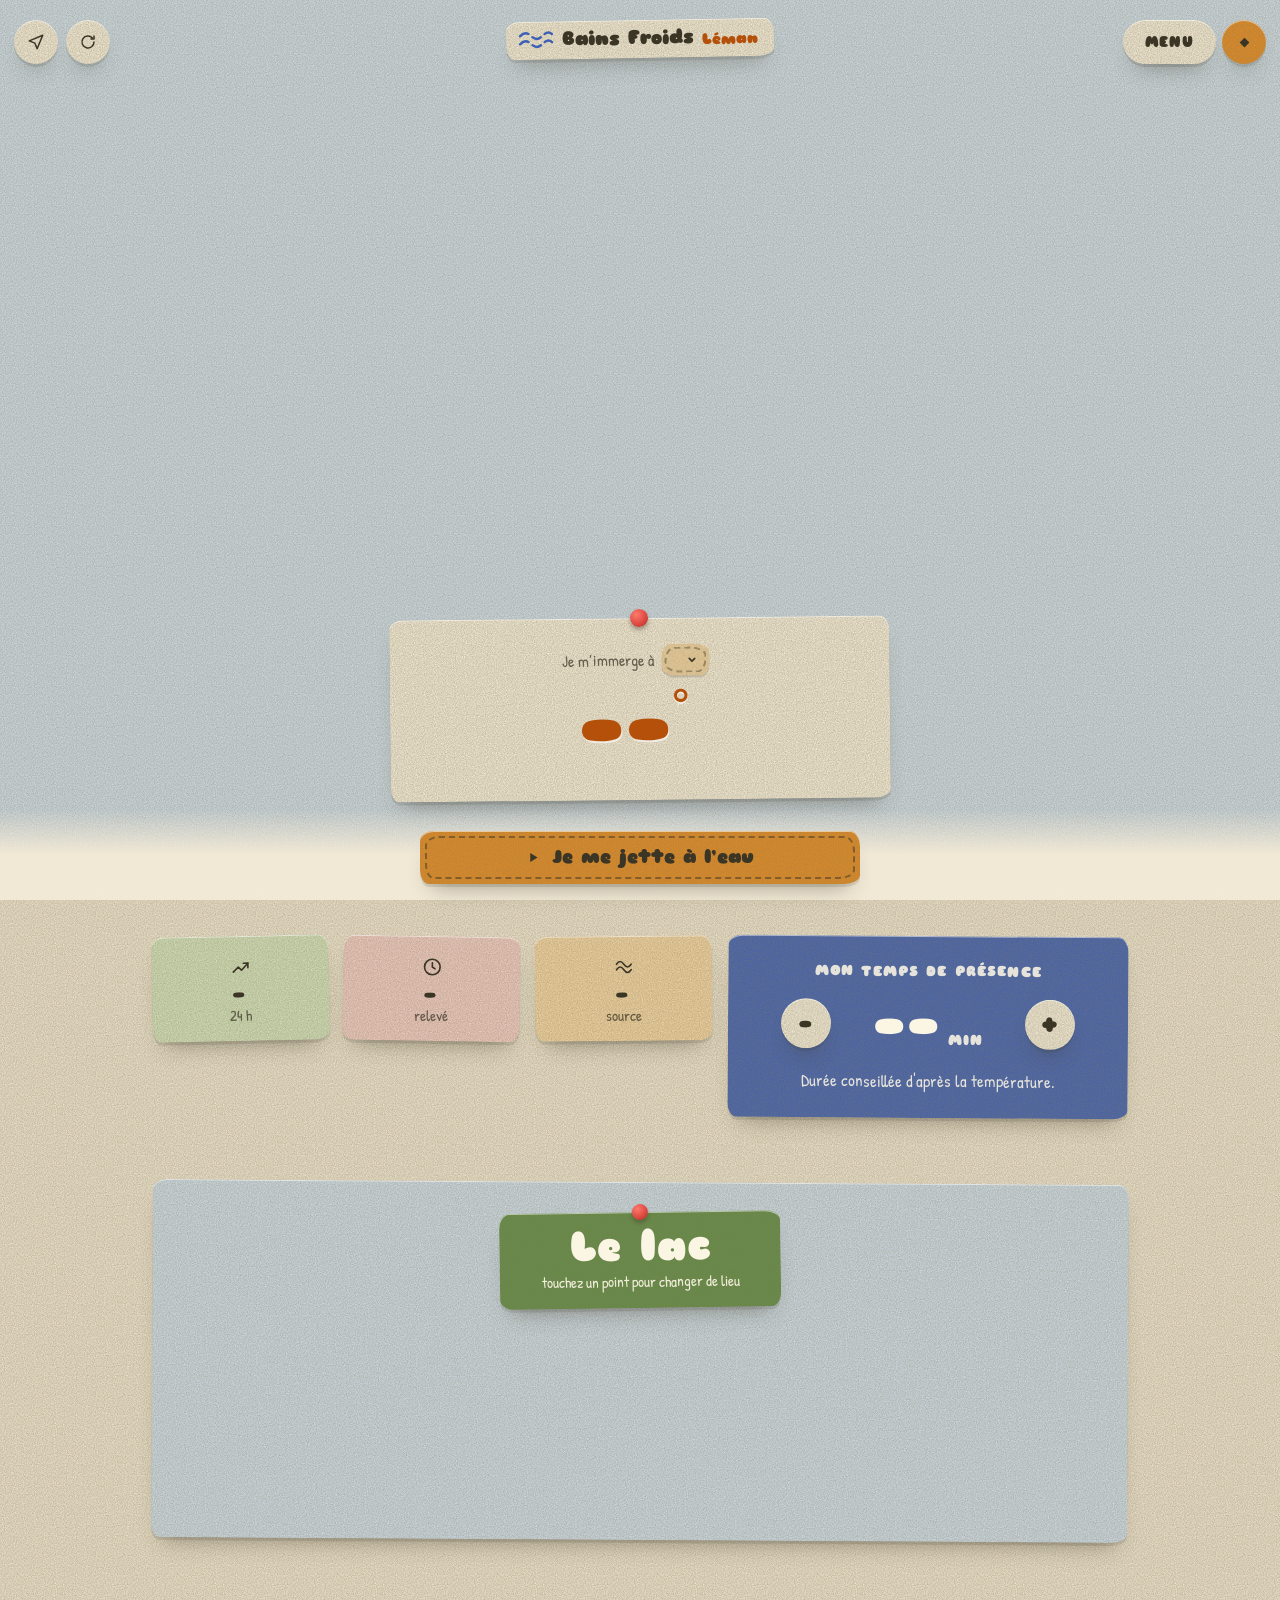
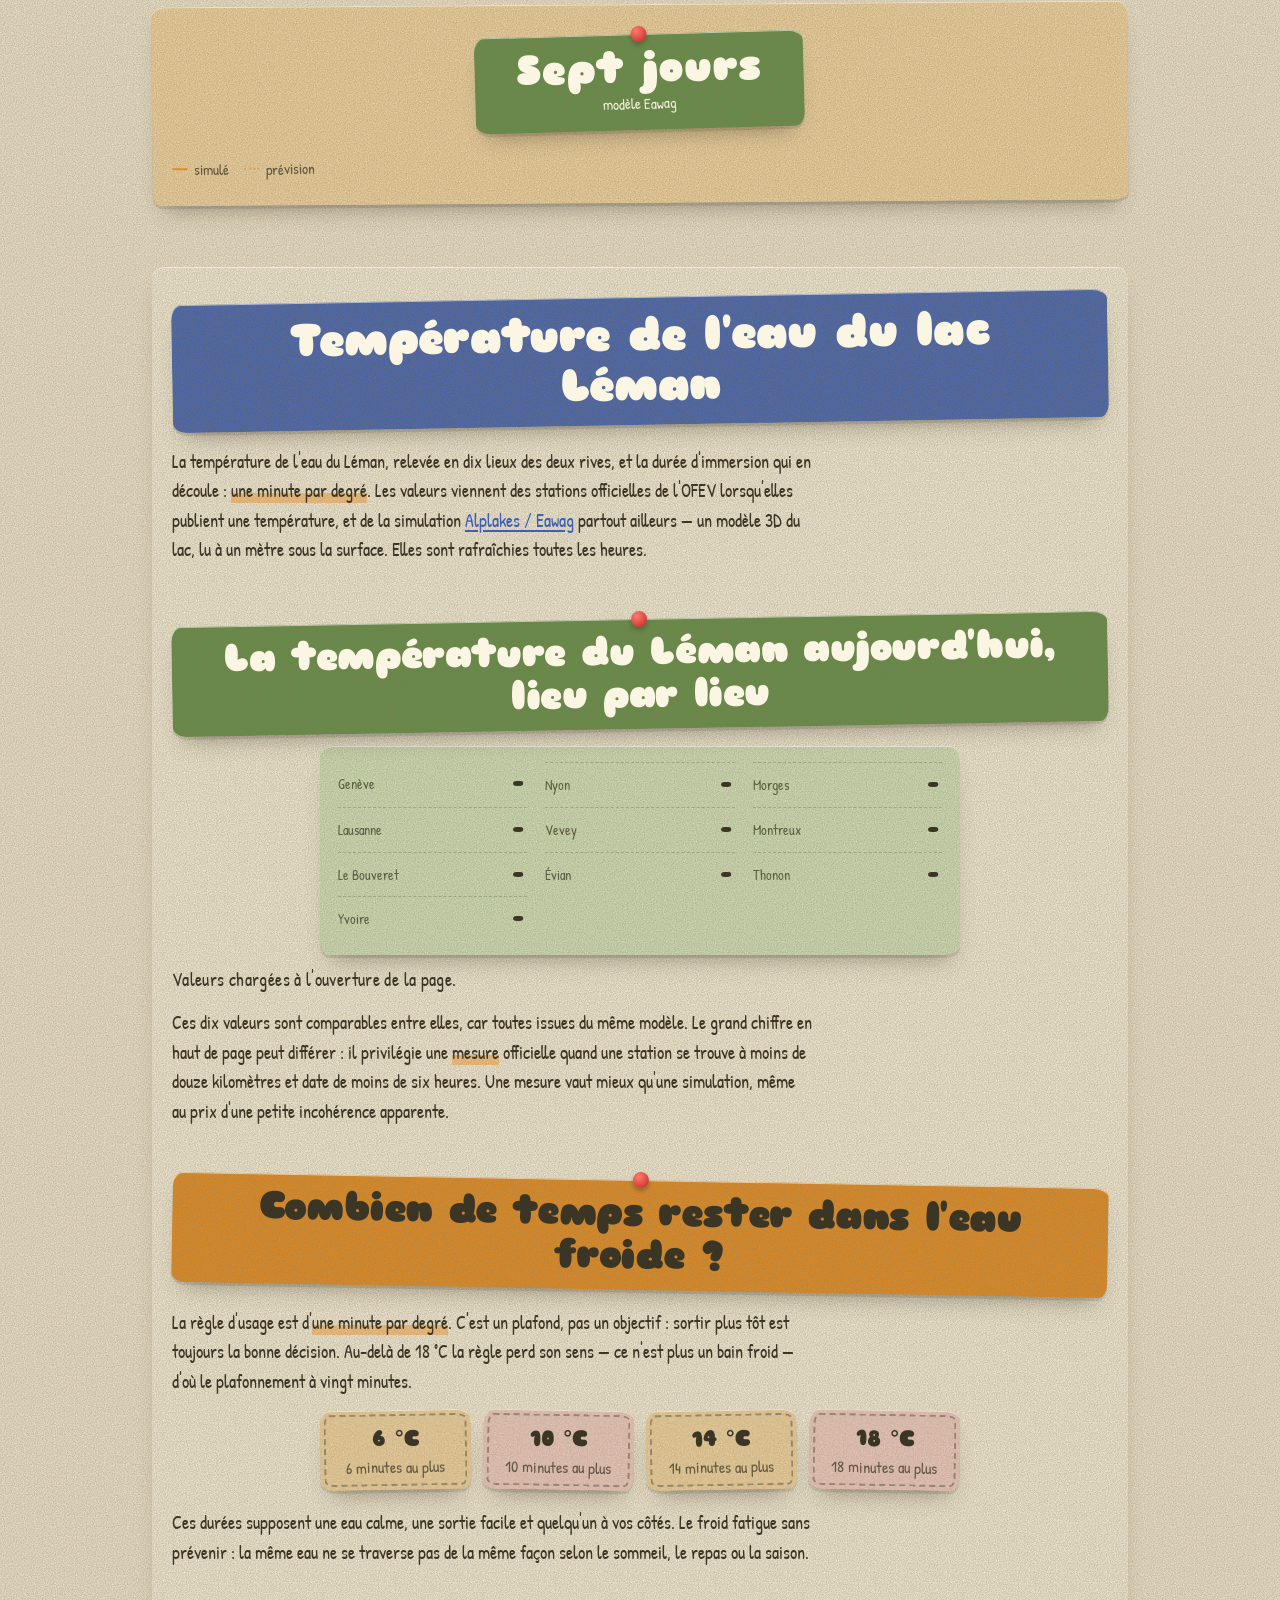
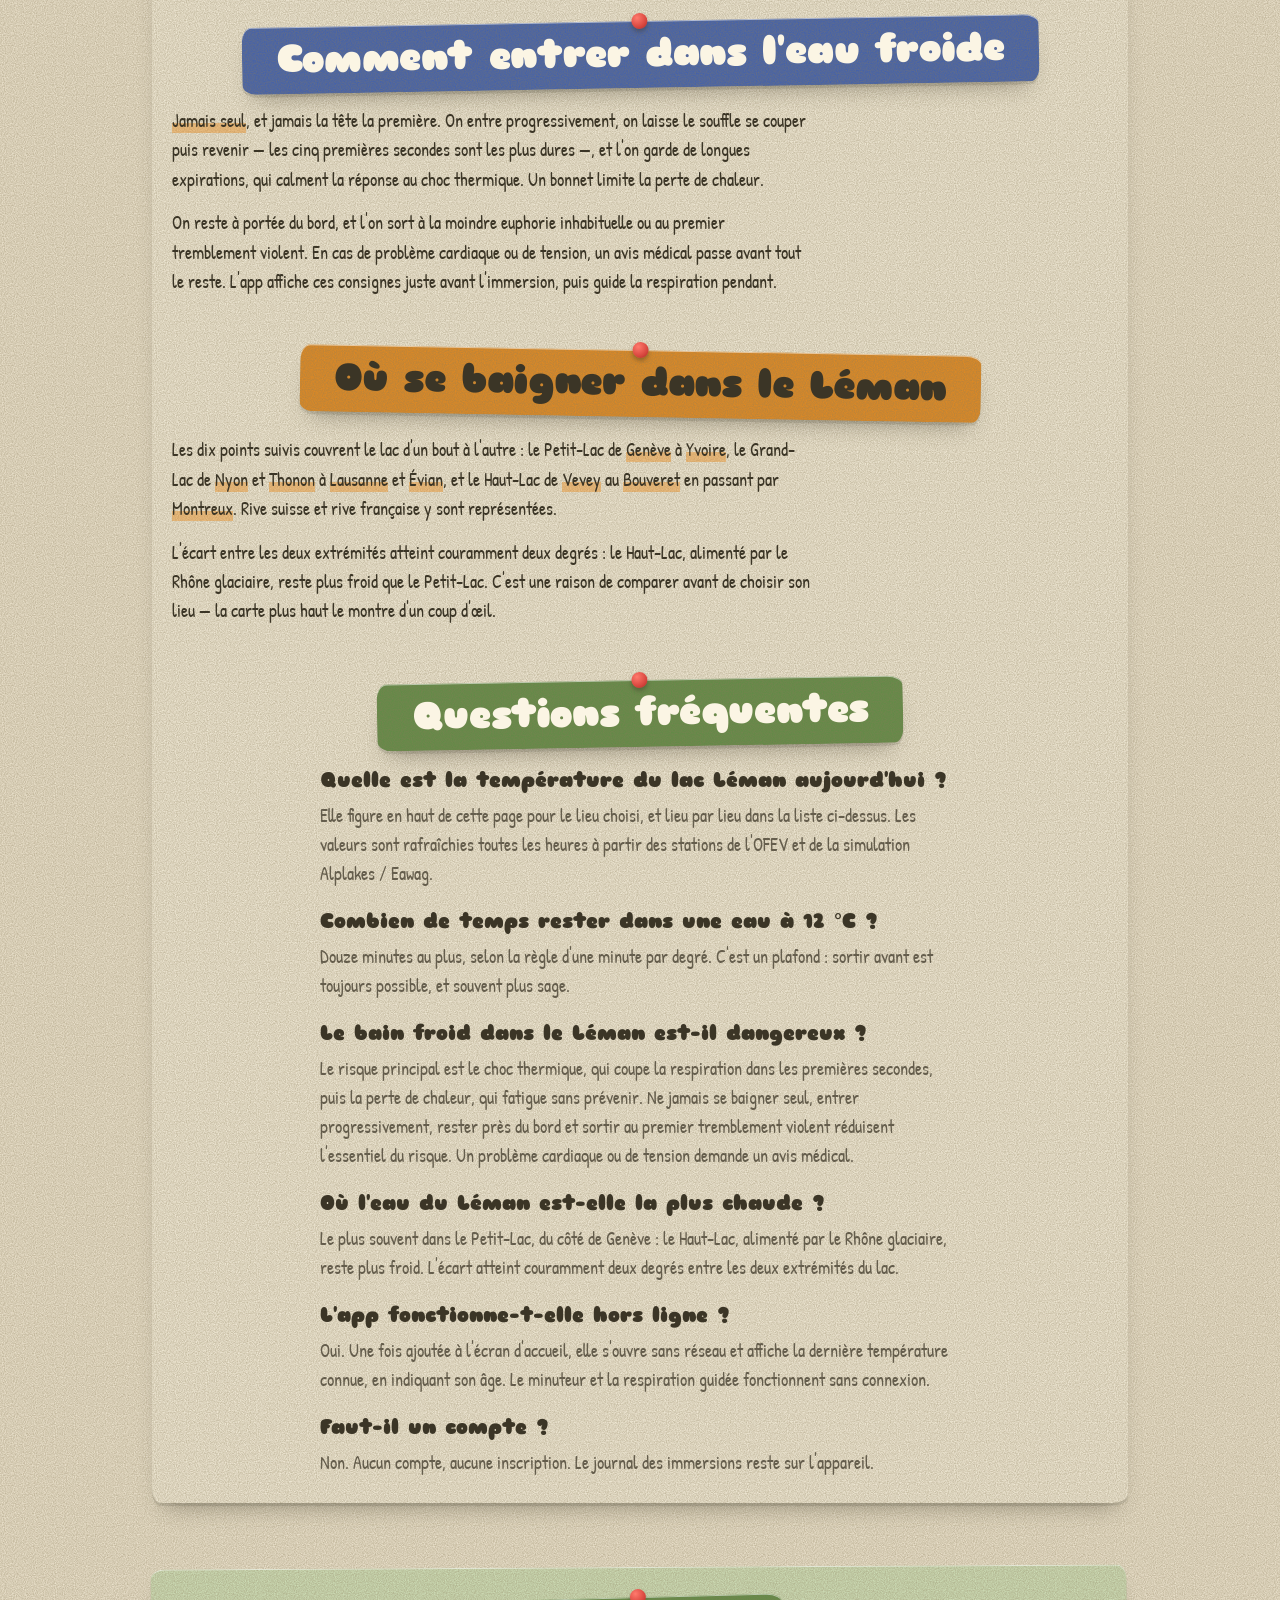
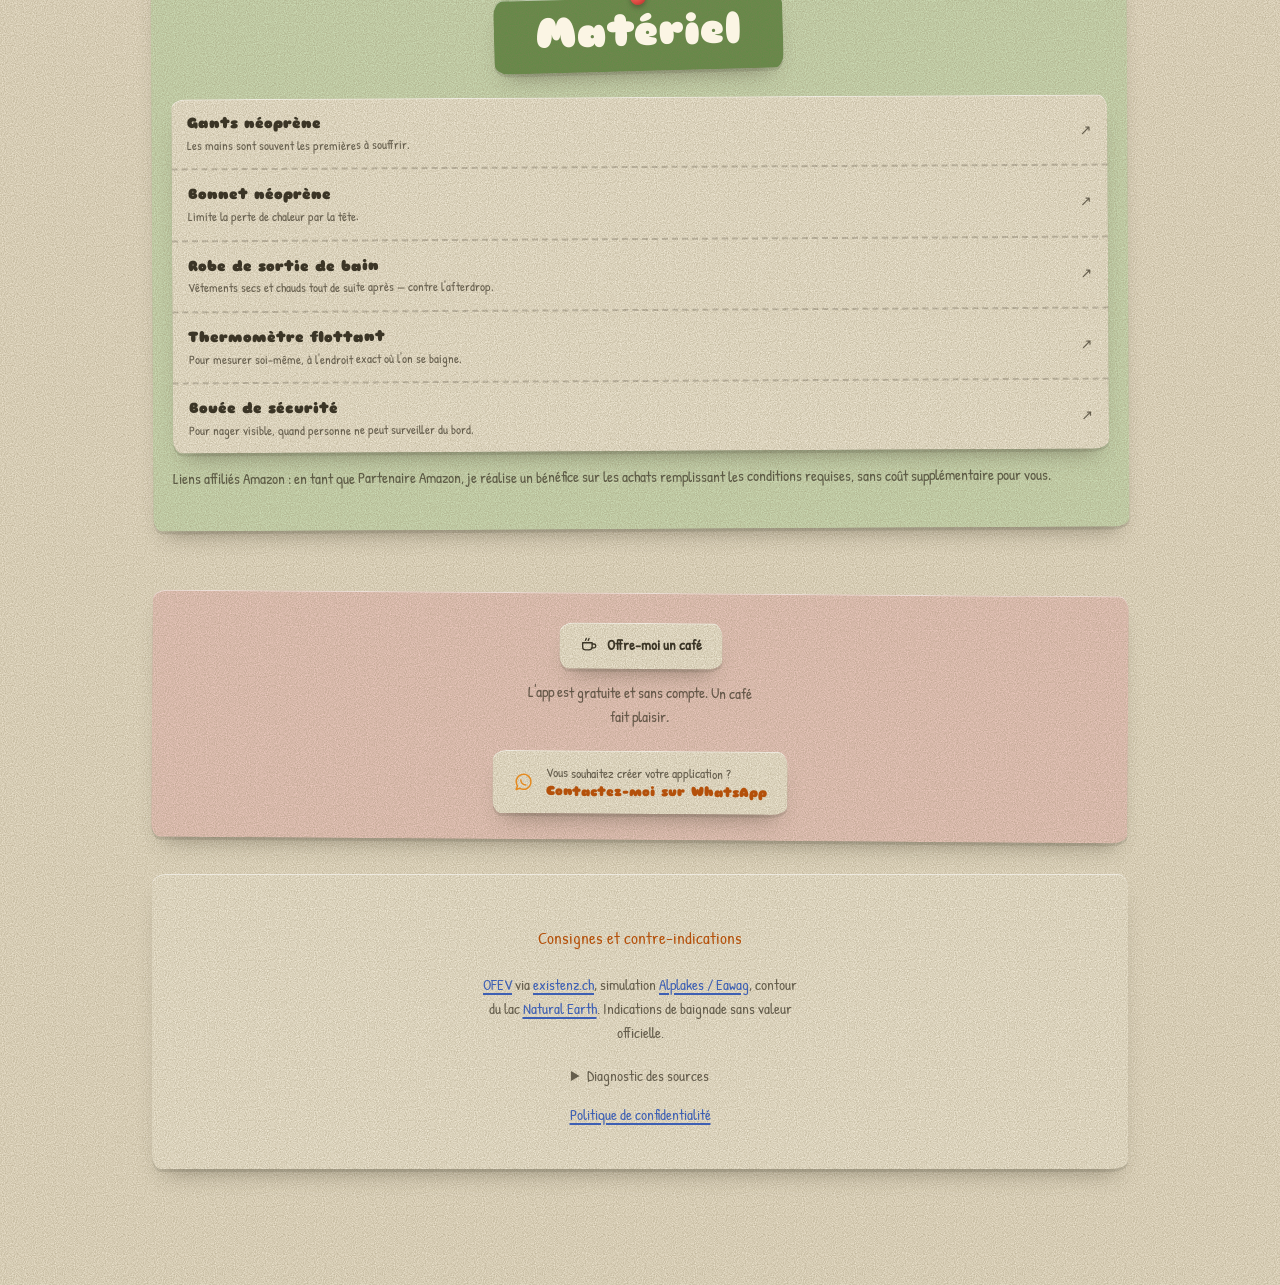
==== commit ee2d966c: "Refonte en papier fait main : diorama WebGL2 procédural L'accueil devient un panorama en papier déco" ====
--- a/index.html
+++ b/index.html
@@ -29,7 +29,7 @@
 <link rel="canonical" href="https://bainfroidtemps.ch/">
 
 <!-- Un seul thème, clair : la barre d'état d'iOS suit le crème de la page. -->
-<meta name="theme-color" content="#fdf3ec">
+<meta name="theme-color" content="#f3ead6">
 <meta name="color-scheme" content="light">
 
 <!-- Open Graph : WhatsApp, Facebook, LinkedIn -->
@@ -158,7 +158,8 @@
 }
 </script>
 
-<link rel="preload" href="fonts/marcellus.woff2" as="font" type="font/woff2" crossorigin>
+<link rel="preload" href="fonts/sniglet-800.woff2" as="font" type="font/woff2" crossorigin>
+<link rel="preload" href="fonts/patrick-hand.woff2" as="font" type="font/woff2" crossorigin>
 <link rel="stylesheet" href="app.css">
 </head>
 <body data-band="unknown">
@@ -203,29 +204,17 @@
   </ul>
 </nav>
 
-<!-- Écran d'accueil : une grande forme bordeaux, un titre sur un arc, et dix
-     bocaux de verre — un par lieu — dessinés en WebGL (`wall.js`). Les bocaux
-     sont décoratifs : la température se lit dans la carte en dessous, et sans
-     WebGL il ne reste que le crème et la forme. -->
+<!-- Écran d'accueil : un panorama en papier découpé, dix tableaux — un par lieu,
+     dans la saison de sa température — dessinés en WebGL (`wall.js`). Le décor
+     est décoratif : la température se lit dans la note posée en bas, et sans
+     WebGL il ne reste que le papier uni. -->
 <section class="screen" id="top">
-  <div class="stage" aria-hidden="true">
-    <svg class="blob" viewBox="0 0 1000 1000">
-      <polygon points="500,130 761,239 870,500 761,761 500,870 239,761 130,500 239,239"
-               transform="rotate(22.5 500 500)"/>
-    </svg>
-    <div class="arc">
-      <svg viewBox="0 0 1000 1000">
-        <defs><path id="arcPath" d="M 500,500 m -430,0 a 430,430 0 1,1 860,0 a 430,430 0 1,1 -860,0"/></defs>
-        <text><textPath href="#arcPath" textLength="2690" lengthAdjust="spacing">BAINS FROIDS • LÉMAN • EAU VIVE •</textPath></text>
-      </svg>
-    </div>
-  </div>
   <canvas id="wall" aria-hidden="true"></canvas>
-  <!-- Le lieu, la température et la phrase du jour, dans une pastille crème. -->
+  <!-- Le lieu, la température et la phrase du jour, sur une note de papier. -->
   <div class="hero">
     <!-- Choix du lieu : un vrai <select>, donc la roue native d'iOS — plus sûre
          au pouce qu'une liste maison, et lisible par VoiceOver sans effort.
-         Les bocaux offrent le même choix, au toucher. -->
+         Le décor offre le même choix, au toucher. -->
     <p class="whereat">
       <label for="spot">Je m’immerge à</label>
       <span class="pick">
--- a/app.css
+++ b/app.css
@@ -1,40 +1,64 @@
 /* Bains Froids Léman
  *
- * Refonte d'après la ferme Agrumea : un fond crème, un rouge-orangé et un
- * bordeaux, un serif capitale à empattements évasés pour les titres, des
- * pastilles à filet, des cases pêche aux grands arrondis, un menu plein écran
- * orange. Les bocaux d'accueil sont dessinés en WebGL (wall.js). Un seul thème,
- * clair : la page n'a pas de version sombre.
+ * Un site en papier fait main, d'après un panorama de papier découpé : des
+ * feuilles de couleur posées les unes sur les autres, des bords arrondis à la
+ * main, des ombres portées, un pointillé de couture, des étiquettes punaisées.
+ * L'accueil est un diorama dessiné en WebGL (wall.js) ; le reste de la page est
+ * fait de la même matière. Un seul thème, clair : le papier n'a pas de mode
+ * sombre.
  */
 
 @font-face {
-  font-family: "Marcellus";
-  src: url("fonts/marcellus.woff2") format("woff2");
+  font-family: "Sniglet";
+  src: url("fonts/sniglet-800.woff2") format("woff2");
+  font-weight: 800;
+  font-style: normal;
+  font-display: swap;
+}
+
+@font-face {
+  font-family: "Patrick Hand";
+  src: url("fonts/patrick-hand.woff2") format("woff2");
   font-weight: 400;
   font-style: normal;
   font-display: swap;
 }
 
 :root {
-  --ink: #5b1428;                       /* bordeaux : le texte */
-  --ink-soft: rgba(91, 20, 40, .72);
-  --rule: rgba(91, 20, 40, .2);
-  --paper: #fdf3ec;                     /* crème */
-  --card: #fbe6d8;                      /* pêche */
-  --peach: #fbe6d8;
-  --accent: #dc3f1e;                    /* rouge-orangé */
-  --accent-ink: #fff5ee;
-  --accent-soft: rgba(220, 63, 30, .1);
-  --accent-ink-on-soft: #5b1428;
-  --accent-dim: rgba(220, 63, 30, .22);
-  --burgundy: #6e1a31;                  /* la grande forme, les panneaux */
-
-  --serif: "Marcellus", "Iowan Old Style", "Palatino Linotype", Palatino, Georgia, serif;
-  --sans: -apple-system, BlinkMacSystemFont, "SF Pro Text", "Helvetica Neue", Arial, sans-serif;
+  --ink: #3b3526;                       /* brun-olive : le texte */
+  --ink-soft: rgba(59, 53, 38, .74);
+  --rule: rgba(59, 53, 38, .24);
+  --paper: #f3ead6;                     /* kraft clair */
+  --card: #f9f2e0;                      /* feuille crème */
+  --accent: #e58a1f;                    /* papier orange */
+  --accent-text: #b4500a;               /* l'orange, assez foncé pour se lire */
+  --accent-ink: #3b3526;
+  --accent-soft: rgba(229, 138, 31, .16);
+  --accent-ink-on-soft: #3b3526;
+  --accent-dim: rgba(229, 138, 31, .3);
+
+  --sheet-blue: #cfe0ef;
+  --sheet-green: #d3e5be;
+  --sheet-orange: #f6d8a5;
+  --sheet-pink: #f4cfc8;
+  --sea: #3d5fb4;
+  --leaf: #5e8c45;
+  --red: #d9473f;
+
+  --display: "Sniglet", "Patrick Hand", "Marker Felt", "Comic Sans MS", system-ui, sans-serif;
+  --hand: "Patrick Hand", "Marker Felt", "Segoe Print", "Comic Sans MS", system-ui, sans-serif;
+
+  /* Une feuille de papier n'est jamais un rectangle parfait. */
+  --cut: 14px 10px 16px 9px / 10px 15px 9px 14px;
+  --cut-2: 10px 16px 9px 14px / 15px 9px 14px 10px;
+  --lift: 0 1px 0 rgba(255, 255, 255, .55) inset, 0 3px 0 rgba(59, 53, 38, .13), 0 14px 22px -12px rgba(59, 53, 38, .45);
+
+  /* Le grain : du bruit fin, posé en filigrane sur chaque feuille. */
+  --grain: url("data:image/svg+xml,%3Csvg xmlns='http://www.w3.org/2000/svg' width='160' height='160'%3E%3Cfilter id='n'%3E%3CfeTurbulence type='fractalNoise' baseFrequency='.9' numOctaves='2' stitchTiles='stitch'/%3E%3CfeColorMatrix values='0 0 0 0 .25 0 0 0 0 .2 0 0 0 0 .1 0 0 0 .55 0'/%3E%3C/filter%3E%3Crect width='160' height='160' filter='url(%23n)'/%3E%3C/svg%3E");
 
   --gutter: 20px;
-  --radius: 22px;
-  --radius-sm: 14px;
+  --radius: 16px;
+  --radius-sm: 10px;
   /* Hauteur du bandeau d'action fixe : valeur de repli seulement — `app.js` la
      mesure et la corrige, car elle change avec l'encoche et l'invite
      d'installation. */
@@ -59,8 +83,8 @@
 body {
   margin: 0;
   color: var(--ink);
-  background: var(--paper);
-  font: 400 16px/1.55 var(--sans);
+  background: var(--paper) var(--grain);
+  font: 400 18px/1.5 var(--hand);
   overflow-x: hidden;
   -webkit-tap-highlight-color: transparent;
 }
@@ -69,10 +93,10 @@
 
 .app {
   position: relative;
-  max-width: 1080px;
+  max-width: 1040px;
   margin: 0 auto;
-  padding: 28px calc(env(safe-area-inset-right) + var(--gutter))
-           calc(var(--dock-h) + 20px)
+  padding: 36px calc(env(safe-area-inset-right) + var(--gutter))
+           calc(var(--dock-h) + 24px)
            calc(env(safe-area-inset-left) + var(--gutter));
 }
 
@@ -87,106 +111,93 @@
   display: grid;
   grid-template-columns: 1fr auto 1fr;
   align-items: start;
-  padding: calc(env(safe-area-inset-top) + 14px) calc(env(safe-area-inset-right) + 16px) 0
-           calc(env(safe-area-inset-left) + 16px);
+  padding: calc(env(safe-area-inset-top) + 12px) calc(env(safe-area-inset-right) + 14px) 0
+           calc(env(safe-area-inset-left) + 14px);
   color: var(--ink);
   pointer-events: none;
-  transition: color 300ms;
-}
-
-/* Un fondu crème sous l'en-tête : le texte qui défile ne vient pas s'y mêler. */
-.head::before {
-  content: '';
-  position: absolute;
-  inset: 0 0 -26px;
-  background: linear-gradient(var(--paper) 55%, transparent);
-  pointer-events: none;
-  transition: opacity 300ms;
-}
-
-body.menu-open .head::before { opacity: 0; }
-body.menu-open .head { color: var(--accent-ink); }
+}
 
 .head > * { position: relative; pointer-events: auto; }
 .head-side { display: flex; gap: 8px; }
 .head-right { justify-content: flex-end; }
 
+/* Chaque commande est une pastille de papier posée sur le décor. */
 .ghost {
-  width: 36px;
-  height: 36px;
+  width: 40px;
+  height: 40px;
   display: grid;
   place-items: center;
   padding: 0;
-  border: 1px solid currentColor;
+  border: 0;
   border-radius: 50%;
-  background: transparent;
-  color: inherit;
+  background: var(--card) var(--grain);
+  color: var(--ink);
+  box-shadow: var(--lift);
   cursor: pointer;
-  transition: background 200ms, color 200ms;
-}
-
-.ghost:hover { background: var(--ink); color: var(--paper); }
+  transition: transform 220ms cubic-bezier(.34, 1.56, .64, 1), background-color 200ms;
+}
+
+.ghost:hover { transform: translateY(-2px) rotate(-6deg); background-color: #fff; }
+.ghost:active { transform: translateY(1px) scale(.95); }
 .ghost:focus-visible, .menu-btn:focus-visible, .head-logo:focus-visible {
-  outline: 2px solid var(--accent);
+  outline: 3px dashed var(--ink);
   outline-offset: 3px;
 }
 
 .ghost svg {
-  width: 16px;
-  height: 16px;
+  width: 18px;
+  height: 18px;
   fill: none;
   stroke: currentColor;
-  stroke-width: 1.8;
+  stroke-width: 2;
   stroke-linecap: round;
   stroke-linejoin: round;
 }
 
 .ghost.busy svg { animation: spin 900ms linear infinite; }
 @keyframes spin { to { transform: rotate(360deg); } }
-@media (prefers-reduced-motion: reduce) { .ghost.busy svg { animation: none; } }
-
+@media (prefers-reduced-motion: reduce) {
+  .ghost.busy svg { animation: none; }
+  .ghost, .ghost:hover { transition: none; }
+}
+
+/* Le logo : une plaque de papier, un peu de travers, avec sa vague. */
 .head-logo {
-  display: grid;
-  justify-items: center;
-  gap: 0;
-  color: inherit;
+  display: flex;
+  align-items: center;
+  gap: 8px;
+  padding: 7px 16px 7px 12px;
+  border-radius: var(--cut);
+  background: var(--card) var(--grain);
+  box-shadow: var(--lift);
+  color: var(--ink);
   text-decoration: none;
   line-height: 1;
-}
+  rotate: -1deg;
+  transition: rotate 300ms cubic-bezier(.34, 1.56, .64, 1);
+}
+
+.head-logo:hover { rotate: 1deg; }
 
 .mark {
-  width: 34px;
-  height: 22px;
-  margin-bottom: 4px;
+  width: 30px;
+  height: 20px;
   fill: none;
-  stroke: var(--accent);
-  stroke-width: 2.4;
+  stroke: var(--sea);
+  stroke-width: 3;
   stroke-linecap: round;
-  transition: stroke 300ms;
-}
-
-body.menu-open .mark { stroke: var(--accent-ink); }
-
-.mark path { stroke-dasharray: 14 7; animation: flow 2.6s linear infinite; }
+}
+
+.mark path { stroke-dasharray: 12 6; animation: flow 2.6s linear infinite; }
 .mark path + path { animation-direction: reverse; animation-duration: 3.4s; }
-@keyframes flow { from { stroke-dashoffset: 0; } to { stroke-dashoffset: -21; } }
-@media (prefers-reduced-motion: reduce) { .mark path { animation: none; } }
-
-.logo-1 {
-  font: 400 1.05rem/1 var(--serif);
-  letter-spacing: .14em;
-  text-transform: uppercase;
-}
-
-.logo-2 {
-  font: italic 400 1.1rem/1.1 var(--serif);
-  color: var(--accent);
-  transition: color 300ms;
-}
-
-body.menu-open .logo-2 { color: var(--burgundy); }
-
-/* « Menu » dans une pastille à filet, suivie d'un rond plein. */
+@keyframes flow { from { stroke-dashoffset: 0; } to { stroke-dashoffset: -18; } }
+@media (prefers-reduced-motion: reduce) { .mark path { animation: none; } .head-logo { transition: none; } }
+
+.head-logo > span { display: block; }
+.logo-1 { font: 800 1rem/1 var(--display); }
+.logo-2 { font: 800 .8rem/1 var(--display); color: var(--accent-text); margin-top: 2px; }
+
+/* « Menu » : une pastille de papier suivie d'une pastille orange. */
 .menu-btn {
   display: inline-flex;
   align-items: center;
@@ -202,33 +213,34 @@
 .pill {
   display: inline-flex;
   align-items: center;
-  height: 32px;
+  height: 40px;
   padding: 0 18px;
-  border: 1px solid currentColor;
   border-radius: 999px;
-  font: 400 11.5px/1 var(--sans);
-  letter-spacing: .14em;
+  background: var(--card) var(--grain);
+  box-shadow: var(--lift);
+  font: 800 .82rem/1 var(--display);
+  letter-spacing: .06em;
   text-transform: uppercase;
-  transition: background 200ms, color 200ms;
-}
-
-.menu-btn:hover .pill { background: var(--ink); color: var(--paper); }
-body.menu-open .menu-btn:hover .pill { background: var(--accent-ink); color: var(--accent); }
+  transition: transform 220ms cubic-bezier(.34, 1.56, .64, 1);
+}
 
 .dot {
-  width: 32px;
-  height: 32px;
+  width: 40px;
+  height: 40px;
   display: grid;
   place-items: center;
   border-radius: 50%;
-  background: var(--accent);
-  transition: transform 400ms cubic-bezier(.22, .61, .36, 1), background 300ms;
-}
-
-.dot svg { width: 11px; height: 11px; fill: var(--accent-ink); transition: fill 300ms; }
+  background: var(--accent) var(--grain);
+  box-shadow: var(--lift);
+  transition: transform 420ms cubic-bezier(.34, 1.56, .64, 1);
+}
+
+.dot svg { width: 13px; height: 13px; fill: var(--ink); }
+.menu-btn:hover .pill { transform: translateY(-2px) rotate(-2deg); }
 .menu-btn:hover .dot { transform: rotate(90deg) scale(1.08); }
-body.menu-open .dot { background: var(--accent-ink); transform: rotate(45deg); }
-body.menu-open .dot svg { fill: var(--accent); }
+body.menu-open .dot { transform: rotate(45deg); background-color: var(--card); }
+
+@media (prefers-reduced-motion: reduce) { .pill, .dot { transition: none; } }
 
 /* ------------------------------------------------------------------ menu */
 
@@ -239,8 +251,7 @@
   display: grid;
   align-content: center;
   padding: calc(env(safe-area-inset-top) + 90px) var(--gutter) 40px;
-  background: var(--accent);
-  color: var(--accent-ink);
+  background: var(--accent) var(--grain);
   overflow-y: auto;
   visibility: hidden;
   clip-path: inset(0 0 100% 0);
@@ -253,36 +264,43 @@
   transition: clip-path 700ms cubic-bezier(.7, 0, .2, 1), visibility 0s;
 }
 
-.menu ul { margin: 0; padding: 0; list-style: none; }
-
+.menu ul { margin: 0; padding: 0; list-style: none; display: grid; justify-items: start; gap: 12px; }
+
+/* Chaque lien est une bande de papier d'une autre couleur, un peu de travers. */
 .menu li {
-  margin-left: calc(var(--i) * clamp(0px, 5vw, 70px));
-  border-bottom: 1px solid rgba(255, 245, 238, .4);
+  margin-left: calc(var(--i) * clamp(0px, 4vw, 56px));
   opacity: 0;
-  transform: translateY(40px);
-  transition: opacity 500ms ease, transform 700ms cubic-bezier(.22, .61, .36, 1);
-}
-
-.menu.open li { opacity: 1; transform: none; transition-delay: calc(180ms + var(--i) * 70ms); }
+  transform: translateY(40px) rotate(2deg);
+  transition: opacity 500ms ease, transform 700ms cubic-bezier(.34, 1.56, .64, 1);
+}
+
+.menu.open li { opacity: 1; transform: none; transition-delay: calc(200ms + var(--i) * 70ms); }
 
 .menu a {
   display: inline-block;
-  padding: .08em 0;
-  color: var(--burgundy);
-  font: 400 clamp(2.4rem, 10vw, 6.4rem)/1.05 var(--serif);
-  letter-spacing: .01em;
-  text-transform: uppercase;
+  padding: .1em .55em .14em;
+  border-radius: var(--cut);
+  background: var(--card) var(--grain);
+  box-shadow: var(--lift);
+  color: var(--ink);
+  font: 800 clamp(1.8rem, 7vw, 3.8rem)/1.1 var(--display);
   text-decoration: none;
-  transition: color 250ms, transform 350ms cubic-bezier(.22, .61, .36, 1);
-}
-
-.menu a.current { color: var(--accent-ink); }
-.menu a.current::after { content: ' ◆'; font-size: .35em; vertical-align: middle; }
-.menu a:hover, .menu a:focus-visible { color: var(--accent-ink); transform: translateX(10px); outline: none; }
+  rotate: calc((var(--i) - 2.5) * .5deg);
+  transition: rotate 300ms cubic-bezier(.34, 1.56, .64, 1), transform 300ms cubic-bezier(.34, 1.56, .64, 1);
+}
+
+.menu li:nth-child(2) a { background-color: var(--sheet-blue); }
+.menu li:nth-child(3) a { background-color: var(--sheet-green); }
+.menu li:nth-child(4) a { background-color: var(--sheet-pink); }
+.menu li:nth-child(5) a { background-color: var(--sheet-orange); }
+.menu li:nth-child(6) a { background-color: var(--sheet-blue); }
+
+.menu a.current::after { content: ' ✿'; color: var(--accent-text); }
+.menu a:hover, .menu a:focus-visible { rotate: 0deg; transform: translateY(-4px) scale(1.04); outline: none; }
 
 @media (prefers-reduced-motion: reduce) {
   .menu, .menu.open { transition: none; }
-  .menu li { transition: none; transform: none; }
+  .menu li, .menu a { transition: none; transform: none; }
 }
 
 /* ------------------------------------------------------------ écran d'accueil */
@@ -294,37 +312,8 @@
   min-height: 600px;
   overflow: hidden;
   overflow: clip;
-  background: var(--paper);
-}
-
-.stage { position: absolute; inset: 0; pointer-events: none; }
-
-/* La grande forme bordeaux : un octogone aux angles arrondis. Elle grossit et
-   tourne quand on descend (`--p`, posée par fx.js). */
-.blob {
-  position: absolute;
-  left: 50%;
-  top: 66%;
-  width: min(150vw, 1060px);
-  transform: translate(-50%, -50%) rotate(calc(var(--p, 0) * 24deg)) scale(calc(1 + var(--p, 0) * .35));
-  fill: var(--burgundy);
-  stroke: var(--burgundy);
-  stroke-width: 90;
-  stroke-linejoin: round;
-}
-
-.arc {
-  position: absolute;
-  left: 50%;
-  top: 66%;
-  width: min(158vw, 1120px);
-  transform: translate(-50%, -50%) rotate(calc(var(--p, 0) * 50deg)) scale(calc(1 + var(--p, 0) * .3));
-}
-
-.arc svg { display: block; width: 100%; animation: spin 140s linear infinite; }
-.arc text { font: 400 118px var(--serif); fill: var(--accent); letter-spacing: 0; }
-
-@media (prefers-reduced-motion: reduce) { .arc svg { animation: none; } }
+  background: var(--sheet-blue) var(--grain);
+}
 
 #wall {
   position: absolute;
@@ -332,26 +321,38 @@
   width: 100%;
   height: 100%;
   display: block;
-  /* Le glissement horizontal est pour les bocaux ; le vertical reste à la page. */
+  /* Le glissement horizontal est pour le décor ; le vertical reste à la page. */
   touch-action: pan-y;
 }
 
 body:not(.has-wall) #wall { display: none; }
 
-/* La pastille crème : lieu, température, phrase du jour. */
+/* La note de papier : lieu, température, phrase du jour. Une punaise la tient. */
 .hero {
   position: absolute;
   left: 50%;
-  bottom: calc(var(--dock-h) + 4px);
-  width: min(calc(100% - 2 * var(--gutter)), 460px);
-  transform: translateX(-50%);
-  padding: 16px 22px 14px;
+  bottom: calc(var(--dock-h) + 8px);
+  width: min(calc(100% - 2 * var(--gutter)), 440px);
+  translate: -50% 0;
+  rotate: -.6deg;
+  padding: 22px 22px 16px;
   text-align: center;
-  border-radius: 30px;
-  background: rgba(253, 243, 236, .94);
-  -webkit-backdrop-filter: blur(12px);
-  backdrop-filter: blur(12px);
-  box-shadow: 0 12px 40px rgba(91, 20, 40, .22);
+  border-radius: var(--cut);
+  background: var(--card) var(--grain);
+  box-shadow: var(--lift);
+}
+
+.hero::before {
+  content: '';
+  position: absolute;
+  top: -9px;
+  left: 50%;
+  width: 18px;
+  height: 18px;
+  margin-left: -9px;
+  border-radius: 50%;
+  background: radial-gradient(circle at 35% 30%, #ff7a6d, var(--red) 60%, #a62c27);
+  box-shadow: 0 3px 4px rgba(59, 53, 38, .4);
 }
 
 /* ------------------------------------------------------------ où je me baigne */
@@ -363,67 +364,69 @@
   flex-wrap: wrap;
   gap: 8px;
   margin: 0;
-  font: 400 11px/1.4 var(--sans);
-  letter-spacing: .14em;
-  text-transform: uppercase;
+  font: 400 1rem/1.3 var(--hand);
   color: var(--ink-soft);
 }
 
 .whereat label { flex: none; }
-.whereat-far { flex: none; font-size: 10.5px; }
+.whereat-far { flex: none; font-size: .95rem; }
 
 /* Le menu reste natif — la roue d'iOS — et seule son enveloppe est dessinée :
-   une pastille à filet, comme « Menu ». */
+   une petite étiquette de papier à couture pointillée. */
 .pick {
   position: relative;
   display: inline-flex;
   align-items: center;
-  border: 1px solid var(--ink);
-  border-radius: 999px;
-  color: var(--ink);
-  transition: background 200ms, color 200ms;
-}
-
-.pick:hover { background: var(--ink); color: var(--paper); }
-.pick:hover select { color: var(--paper); }
+  border-radius: var(--cut-2);
+  background: var(--sheet-orange) var(--grain);
+  box-shadow: 0 2px 0 rgba(59, 53, 38, .16);
+  transition: transform 200ms cubic-bezier(.34, 1.56, .64, 1);
+}
+
+.pick::after {
+  content: '';
+  position: absolute;
+  inset: 3px;
+  border: 2px dashed rgba(59, 53, 38, .4);
+  border-radius: inherit;
+  pointer-events: none;
+}
+
+.pick:hover { transform: rotate(-1.5deg) translateY(-1px); }
 
 .pick select {
   /* 16 px au moins : en dessous, iOS zoome sur le champ à l'ouverture. */
   appearance: none;
   -webkit-appearance: none;
-  padding: 6px 30px 6px 16px;
+  padding: 6px 32px 6px 16px;
   border: 0;
   border-radius: inherit;
   background: transparent;
   color: var(--ink);
-  font: inherit;
-  font-family: var(--serif);
-  font-size: 17px;
-  letter-spacing: .06em;
-  text-transform: uppercase;
+  font: 800 1.05rem/1.2 var(--display);
   cursor: pointer;
 }
 
-.pick select option { color: #111; text-transform: none; }
-.pick select:focus-visible { outline: 2px solid var(--accent); outline-offset: 3px; }
+.pick select option { color: #111; font-family: system-ui, sans-serif; font-weight: 400; }
+.pick select:focus-visible { outline: 3px dashed var(--ink); outline-offset: 4px; }
 
 .pick svg {
   position: absolute;
-  right: 11px;
+  right: 12px;
   width: 11px;
   height: 12px;
   fill: none;
-  stroke: currentColor;
-  stroke-width: 2;
+  stroke: var(--ink);
+  stroke-width: 2.4;
   stroke-linecap: round;
   stroke-linejoin: round;
   pointer-events: none;
 }
 
 .greeting {
-  max-width: 36ch;
-  margin: 6px auto 0;
-  font: 400 13.5px/1.45 var(--sans);
+  max-width: 34ch;
+  margin: 8px auto 0;
+  font: 400 1.05rem/1.35 var(--hand);
   color: var(--ink-soft);
 }
 
@@ -435,49 +438,47 @@
   justify-content: center;
   gap: 12px;
   flex-wrap: wrap;
-  margin: 4px 0 0;
+  margin: 6px 0 0;
 }
 
 .readout-value {
   margin: 0;
   display: flex;
   align-items: flex-start;
-  font-family: var(--serif);
-  font-size: clamp(3.6rem, 17vw, 5.2rem);
-  font-weight: 400;
+  font-family: var(--display);
+  font-size: clamp(3.6rem, 17vw, 5rem);
+  font-weight: 800;
   line-height: 1;
-  letter-spacing: -.01em;
   font-variant-numeric: tabular-nums;
-  color: var(--accent);
-}
-
-.readout-value .degree { font-size: .45em; line-height: 1.1; }
+  color: var(--accent-text);
+  text-shadow: 0 2px 0 rgba(255, 255, 255, .6);
+}
+
+.readout-value .degree { font-size: .5em; line-height: 1.1; }
 
 .readout-source {
   margin: 0 0 6px;
-  font: 400 11px/1 var(--sans);
-  letter-spacing: .1em;
-  text-transform: uppercase;
-  color: var(--ink-soft);
-}
-
-.stale .readout-value { opacity: .45; }
+  font: 400 .95rem/1 var(--hand);
+  color: var(--ink-soft);
+}
+
+.stale .readout-value { opacity: .5; }
 
 /* ----------------------------------------------------- repères & durée */
 
 .now {
   display: grid;
-  gap: 12px;
+  gap: 16px;
   margin-top: 0;
 }
 
 .now > * { margin: 0; }
 
-/* Trois repères, sur des tuiles pêche. */
+/* Trois repères : trois petits papiers de couleurs différentes, de travers. */
 .facts {
   display: grid;
   grid-template-columns: repeat(3, 1fr);
-  gap: 12px;
+  gap: 14px;
   padding: 0;
   list-style: none;
 }
@@ -486,34 +487,34 @@
   display: flex;
   flex-direction: column;
   align-items: center;
-  gap: 8px;
-  padding: 20px 10px 18px;
-  border-radius: var(--radius);
-  background: var(--peach);
-  font: 400 10.5px/1.3 var(--sans);
-  letter-spacing: .14em;
-  text-transform: uppercase;
+  gap: 6px;
+  padding: 20px 10px 16px;
+  border-radius: var(--cut);
+  background: var(--sheet-green) var(--grain);
+  box-shadow: var(--lift);
+  font: 400 .95rem/1.25 var(--hand);
   color: var(--ink-soft);
   text-align: center;
-}
+  rotate: -1.2deg;
+}
+
+.facts li:nth-child(2) { background-color: var(--sheet-pink); rotate: .9deg; border-radius: var(--cut-2); }
+.facts li:nth-child(3) { background-color: var(--sheet-orange); rotate: -.5deg; }
 
 .facts svg {
-  width: 20px;
-  height: 20px;
+  width: 22px;
+  height: 22px;
   fill: none;
-  stroke: var(--accent);
-  stroke-width: 1.6;
+  stroke: var(--ink);
+  stroke-width: 1.8;
   stroke-linecap: round;
   stroke-linejoin: round;
 }
 
 .facts b {
   display: block;
-  margin-bottom: 2px;
   color: var(--ink);
-  font: 400 1.45rem/1.1 var(--serif);
-  letter-spacing: 0;
-  text-transform: none;
+  font: 800 1.25rem/1.1 var(--display);
 }
 
 .streak {
@@ -521,20 +522,18 @@
   align-items: baseline;
   justify-content: center;
   gap: 8px;
-  padding: 14px 16px;
-  border-radius: var(--radius-sm);
-  background: var(--peach);
-  font: 400 13px/1.4 var(--sans);
-  color: var(--ink-soft);
+  padding: 12px 16px;
+  border-radius: var(--cut-2);
+  background: var(--sheet-blue) var(--grain);
+  box-shadow: var(--lift);
+  font: 400 1.05rem/1.4 var(--hand);
+  color: var(--ink);
 }
 
 .streak::before {
-  content: '';
+  content: '✿';
   flex: none;
-  width: 7px;
-  height: 7px;
-  background: var(--accent);
-  transform: rotate(45deg) translateY(-1px);
+  color: var(--accent-text);
 }
 
 .streak[hidden] { display: none; }
@@ -544,33 +543,35 @@
 .card {
   display: block;
   margin-bottom: 12px;
-  padding: 20px;
-  border-radius: var(--radius);
-  background: var(--card);
-}
-
-/* Le temps de présence : un panneau bordeaux, comme la grande forme d'accueil. */
+  padding: 22px;
+  border-radius: var(--cut);
+  background: var(--card) var(--grain);
+  box-shadow: var(--lift);
+}
+
+/* Le temps de présence : une feuille d'un bleu de lac, texte crème. */
 .now .card {
   margin: 0;
   padding: 28px 20px 24px;
-  background: var(--burgundy);
-  color: var(--accent-ink);
+  background: var(--sea) var(--grain);
+  color: #fbf5e4;
+  rotate: .4deg;
 }
 
 .card-title {
   margin: 0 0 14px;
-  font: 400 11px/1 var(--sans);
-  letter-spacing: .18em;
+  font: 800 .9rem/1 var(--display);
+  letter-spacing: .08em;
   text-transform: uppercase;
   color: var(--ink-soft);
   text-align: center;
 }
 
-.now .card .card-title, .now .card .card-note { color: rgba(255, 245, 238, .78); }
+.now .card .card-title, .now .card .card-note { color: rgba(251, 245, 228, .88); }
 
 .card-note {
   margin: 14px 0 0;
-  font: 400 13px/1.5 var(--sans);
+  font: 400 1.05rem/1.4 var(--hand);
   text-align: center;
   color: var(--ink-soft);
 }
@@ -580,25 +581,27 @@
   display: flex;
   align-items: center;
   justify-content: center;
-  gap: 24px;
+  gap: 22px;
 }
 
 .round {
-  width: 46px;
-  height: 46px;
+  width: 50px;
+  height: 50px;
   flex: none;
-  border: 1px solid currentColor;
+  border: 0;
   border-radius: 50%;
-  background: transparent;
-  color: inherit;
-  font: 400 22px/1 var(--sans);
+  background: var(--card) var(--grain);
+  color: var(--ink);
+  font: 800 1.7rem/1 var(--display);
+  box-shadow: var(--lift);
   cursor: pointer;
-  transition: background 200ms, color 200ms, transform 200ms;
-}
-
-.round:hover { background: var(--accent-ink); color: var(--burgundy); }
-.round:active { transform: scale(.92); }
-.round:focus-visible { outline: 2px solid var(--accent); outline-offset: 3px; }
+  transition: transform 200ms cubic-bezier(.34, 1.56, .64, 1);
+}
+
+.round:hover { transform: translateY(-2px) rotate(-8deg); }
+.round:active { transform: translateY(1px) scale(.94); }
+.round:focus-visible { outline: 3px dashed var(--ink); outline-offset: 3px; }
+.now .round:focus-visible { outline-color: #fbf5e4; }
 
 .bath-duration {
   margin: 0;
@@ -607,21 +610,21 @@
   align-items: baseline;
   justify-content: center;
   gap: 8px;
-  font-family: var(--serif);
-  font-size: 4.2rem;
-  font-weight: 400;
+  font-family: var(--display);
+  font-size: 4rem;
+  font-weight: 800;
   line-height: 1;
   font-variant-numeric: tabular-nums;
 }
 
 .bath-unit {
-  font: 400 11px/1 var(--sans);
-  letter-spacing: .18em;
+  font: 800 .9rem/1 var(--display);
+  letter-spacing: .08em;
   text-transform: uppercase;
   color: var(--ink-soft);
 }
 
-.now .card .bath-unit { color: rgba(255, 245, 238, .78); }
+.now .card .bath-unit { color: rgba(251, 245, 228, .88); }
 
 /* ---------------------------------------------------------------- action */
 
@@ -637,40 +640,47 @@
   bottom: 0;
   z-index: 5;
   padding: 22px var(--gutter) calc(env(safe-area-inset-bottom) + 16px);
-  background: linear-gradient(to top, var(--paper) 52%, transparent);
+  background: linear-gradient(to top, rgba(243, 234, 214, .96) 50%, transparent);
   pointer-events: none;
 }
 
 .cta-dock .cta { pointer-events: auto; }
 
+/* Le bouton : un papier orange, cousu d'un pointillé. */
 .cta {
   position: relative;
-  overflow: hidden;
   display: flex;
   align-items: center;
   justify-content: center;
   gap: 12px;
   width: 100%;
-  max-width: 460px;
+  max-width: 440px;
   margin: 0 auto;
-  padding: 17px 24px;
+  padding: 16px 24px;
   border: 0;
-  border-radius: 999px;
-  background: var(--accent);
-  color: var(--accent-ink);
-  font: 400 1.05rem/1.1 var(--serif);
-  letter-spacing: .12em;
-  text-transform: uppercase;
+  border-radius: var(--cut);
+  background: var(--accent) var(--grain);
+  color: var(--ink);
+  font: 800 1.2rem/1.1 var(--display);
   cursor: pointer;
-  box-shadow: 0 10px 28px rgba(220, 63, 30, .34);
-  transition: transform 250ms cubic-bezier(.22, .61, .36, 1), box-shadow 250ms, background 250ms;
-}
-
-.cta:hover { transform: translateY(-2px); background: var(--burgundy); box-shadow: 0 14px 34px rgba(110, 26, 49, .4); }
-.cta:active { transform: translateY(0) scale(.99); }
-.cta:focus-visible { outline: 2px solid var(--ink); outline-offset: 3px; }
-
-.cta-icon { width: 12px; height: 12px; fill: currentColor; }
+  box-shadow: var(--lift);
+  transition: transform 260ms cubic-bezier(.34, 1.56, .64, 1), box-shadow 260ms;
+}
+
+.cta::after {
+  content: '';
+  position: absolute;
+  inset: 5px;
+  border: 2px dashed rgba(59, 53, 38, .5);
+  border-radius: inherit;
+  pointer-events: none;
+}
+
+.cta:hover { transform: translateY(-3px) rotate(-.8deg); }
+.cta:active { transform: translateY(1px) scale(.99); }
+.cta:focus-visible { outline: 3px dashed var(--ink); outline-offset: 4px; }
+
+.cta-icon { width: 13px; height: 13px; fill: currentColor; }
 
 @media (prefers-reduced-motion: reduce) {
   .cta { transition: none; }
@@ -678,48 +688,57 @@
 
 /* ---------------------------------------------------------------- blocs */
 
-.block { margin-top: 56px; }
+.block { margin-top: 64px; }
 .now.block { margin-top: 0; }
 
 /* Les blocs entrent au défilement ; sans JavaScript ils restent visibles. */
 .can-reveal .reveal {
   opacity: 0;
-  transform: translateY(30px);
-  transition: opacity 800ms ease, transform 900ms cubic-bezier(.22, .61, .36, 1);
+  transform: translateY(34px);
+  transition: opacity 800ms ease, transform 900ms cubic-bezier(.34, 1.3, .64, 1);
 }
 .can-reveal .reveal.in { opacity: 1; transform: none; }
 
-/* Les titres de section : de grandes capitales orange, centrées. */
+/* Les titres de section : une étiquette de papier punaisée, un peu de travers. */
 .micro {
-  margin: 0 0 22px;
+  position: relative;
+  width: fit-content;
+  max-width: 100%;
+  margin: 0 auto 26px;
+  padding: .3em 1em .38em;
   display: flex;
   flex-direction: column;
   align-items: center;
-  gap: 8px;
+  gap: 2px;
   text-align: center;
-  color: var(--accent);
-  font: 400 clamp(2.6rem, 9vw, 5rem)/1 var(--serif);
-  letter-spacing: .01em;
-  text-transform: uppercase;
+  border-radius: var(--cut-2);
+  background: var(--leaf) var(--grain);
+  box-shadow: var(--lift);
+  color: #fbf5e4;
+  font: 800 clamp(1.7rem, 6vw, 2.6rem)/1.1 var(--display);
+  rotate: -1.2deg;
 }
 
 .micro::before {
   content: '';
-  width: 9px;
-  height: 9px;
-  background: var(--burgundy);
-  transform: rotate(45deg);
+  position: absolute;
+  top: -8px;
+  left: 50%;
+  width: 16px;
+  height: 16px;
+  margin-left: -8px;
+  border-radius: 50%;
+  background: radial-gradient(circle at 35% 30%, #ff7a6d, var(--red) 60%, #a62c27);
+  box-shadow: 0 3px 4px rgba(59, 53, 38, .4);
 }
 
 .micro .micro-note {
-  font: 400 12px/1.4 var(--sans);
-  letter-spacing: .06em;
-  text-transform: none;
+  font: 400 .95rem/1.3 var(--hand);
+  color: rgba(251, 245, 228, .92);
 }
 
 .micro-note {
-  font: 400 12px/1.5 var(--sans);
-  letter-spacing: .02em;
+  font: 400 .95rem/1.4 var(--hand);
   color: var(--ink-soft);
 }
 
@@ -1475,136 +1494,202 @@
 
 
 
+
 /* -------------------------------------------------- refonte : reprises */
 
-/* Ce qui suit adapte les blocs d'origine aux couleurs et aux formes de la
-   refonte : mêmes sélecteurs qu'au-dessus, mêmes variables, forme différente. */
+/* Ce qui suit adapte les blocs d'origine à la matière de la refonte : mêmes
+   sélecteurs qu'au-dessus, mêmes variables, un autre papier. */
+
+/* Les grandes sections sont des feuilles posées sur le kraft, chacune d'une
+   couleur, un peu de travers. */
+.block:not(.now) {
+  padding: 30px 20px 26px;
+  border-radius: var(--cut);
+  background: var(--sheet-blue) var(--grain);
+  box-shadow: var(--lift);
+  rotate: .35deg;
+}
+
+#lac { background-color: var(--sheet-blue); }
+.block.reveal:nth-of-type(3) { background-color: var(--sheet-orange); rotate: -.4deg; }
+.prose { background-color: var(--card) !important; rotate: 0deg !important; }
+.gear { background-color: var(--sheet-green) !important; rotate: -.3deg !important; }
+.support { background-color: var(--sheet-pink) !important; rotate: .4deg !important; }
+.foot { background-color: var(--card) !important; rotate: 0deg !important; }
+
+.block:not(.now) > .card {
+  margin: 0;
+  padding: 0;
+  background: transparent;
+  box-shadow: none;
+}
+
+/* La carte et la courbe : le lac est une feuille bleue découpée. */
+.map .shore { fill: #8fb3dd; stroke: var(--sea); stroke-width: 2.4; }
+.chart .line { stroke: var(--accent-text); stroke-width: 3; }
+.chart .now { fill: var(--accent-text); }
+.chart .base { stroke: var(--rule); }
 
 .prose { max-width: none; }
-.prose > * { max-width: 42rem; margin-left: auto; margin-right: auto; }
-.prose > .temps, .prose > .duree-list { max-width: 42rem; }
+.prose > * { max-width: 40rem; margin-left: auto; margin-right: auto; }
+.prose > .temps, .prose > .duree-list { max-width: 40rem; }
 
 .prose h1, .prose h2 {
-  color: var(--accent);
-  font: 400 clamp(2.2rem, 7.5vw, 4rem)/1.05 var(--serif);
-  letter-spacing: .01em;
+  position: relative;
+  width: fit-content;
+  max-width: 100%;
+  padding: .28em .9em .34em;
+  border-radius: var(--cut-2);
+  background: var(--leaf) var(--grain);
+  box-shadow: var(--lift);
+  color: #fbf5e4;
+  font: 800 clamp(1.6rem, 5.6vw, 2.4rem)/1.12 var(--display);
   text-align: center;
-  text-transform: uppercase;
-}
-
-.prose h2 { font-size: clamp(1.8rem, 5.6vw, 3rem); margin-top: 56px; margin-bottom: 18px; padding-top: 0; border: 0; }
+  rotate: -1deg;
+}
+
+.prose h1 { margin: 0 auto 22px; font-size: clamp(1.8rem, 6.4vw, 2.8rem); background-color: var(--sea); }
+.prose h2 { margin: 54px auto 18px; padding-top: .28em; border: 0; }
+.prose h2:nth-of-type(even) { background-color: var(--accent); color: var(--ink); rotate: 1deg; }
+.prose h2:nth-of-type(3n) { background-color: var(--sea); color: #fbf5e4; }
 
 .prose h2::before {
   content: '';
-  display: block;
-  width: 9px;
-  height: 9px;
-  margin: 0 auto 16px;
-  background: var(--burgundy);
-  transform: rotate(45deg);
-}
-
-.prose p { font-size: 16px; line-height: 1.7; color: var(--ink-soft); }
-.prose p b, .prose dd b { color: var(--ink); font-weight: 600; }
-.prose a, .foot a, .micro-note a { color: var(--ink); text-decoration-thickness: 1px; text-underline-offset: 3px; }
-.prose a:hover, .foot a:hover { color: var(--accent); }
-
-.temps { border-radius: var(--radius); background: var(--peach); }
-.temps li + li { border-color: var(--rule); }
-.temps b { font-family: var(--serif); font-weight: 400; font-size: 1.2rem; color: var(--accent); }
-
-/* Les repères de durée : des pastilles à filet, comme les poids de la maquette. */
-.duree-list { display: flex; flex-wrap: wrap; justify-content: center; gap: 10px; }
+  position: absolute;
+  top: -8px;
+  left: 50%;
+  width: 16px;
+  height: 16px;
+  margin-left: -8px;
+  border-radius: 50%;
+  background: radial-gradient(circle at 35% 30%, #ff7a6d, var(--red) 60%, #a62c27);
+  box-shadow: 0 3px 4px rgba(59, 53, 38, .4);
+}
+
+.prose p { font: 400 1.15rem/1.6 var(--hand); color: var(--ink); }
+.prose p b, .prose dd b { color: var(--ink); font-weight: 400; background: linear-gradient(transparent 60%, rgba(229, 138, 31, .45) 60%); }
+.prose a, .foot a, .micro-note a { color: var(--sea); text-decoration-thickness: 2px; text-underline-offset: 3px; }
+.prose a:hover, .foot a:hover { color: var(--accent-text); }
+
+.temps { border-radius: var(--cut); background: var(--sheet-green) var(--grain); box-shadow: var(--lift); }
+.temps li + li { border-color: var(--rule); border-top-style: dashed; }
+.temps b { font-family: var(--display); font-weight: 800; font-size: 1.15rem; color: var(--ink); }
+
+/* Les repères de durée : des pastilles cousues. */
+.duree-list { display: flex; flex-wrap: wrap; justify-content: center; gap: 12px; }
 .duree-list li {
   display: flex;
   flex-direction: column;
   align-items: center;
   padding: 12px 20px;
-  border: 1px solid var(--ink);
-  border-radius: 999px;
-  background: transparent;
+  border-radius: var(--cut-2);
+  background: var(--sheet-orange) var(--grain);
+  box-shadow: var(--lift);
+  outline: 2px dashed rgba(59, 53, 38, .4);
+  outline-offset: -6px;
   text-align: center;
 }
-.duree-list b { font-family: var(--serif); font-weight: 400; font-size: 1.5rem; color: var(--accent); }
-.duree-list span { color: var(--ink-soft); }
-
-.faq dt { font-family: var(--serif); font-weight: 400; font-size: 1.35rem; color: var(--ink); }
-.faq dd { color: var(--ink-soft); }
-
-.gear-list { border: 0; background: var(--peach); border-radius: var(--radius); }
-.gear-list li + li { border-color: var(--rule); }
-.coffee, .commission { border-radius: 999px; }
-.coffee { background: transparent; border-color: var(--ink); color: var(--ink); }
-.coffee:hover, .commission:hover { background: var(--ink); color: var(--paper); }
-.commission b { color: var(--accent); }
+.duree-list li:nth-child(even) { background-color: var(--sheet-pink); rotate: 1deg; }
+.duree-list li:nth-child(odd) { rotate: -1deg; }
+.duree-list b { font-family: var(--display); font-weight: 800; font-size: 1.4rem; color: var(--ink); }
+.duree-list span { color: var(--ink-soft); font-size: 1rem; }
+
+.faq dt { font-family: var(--display); font-weight: 800; font-size: 1.25rem; color: var(--ink); }
+.faq dd { color: var(--ink-soft); font-size: 1.1rem; }
+
+.gear-list { border: 0; border-radius: var(--cut); background: var(--card) var(--grain); box-shadow: var(--lift); }
+.gear-list li + li { border-top: 2px dashed var(--rule); }
+.gear-name { font-family: var(--display); font-weight: 800; }
+.coffee, .commission {
+  border: 0;
+  border-radius: var(--cut);
+  background: var(--card) var(--grain);
+  color: var(--ink);
+  box-shadow: var(--lift);
+  transition: transform 240ms cubic-bezier(.34, 1.56, .64, 1);
+}
+.coffee:hover, .commission:hover { transform: translateY(-3px) rotate(-1deg); }
+.commission b { color: var(--accent-text); font-family: var(--display); font-weight: 800; }
 .support, .foot { text-align: center; }
 .foot .micro-note { margin-left: auto; margin-right: auto; }
-.diag pre { background: var(--peach); border-radius: var(--radius-sm); text-align: left; }
-.map .shore { fill: rgba(220, 63, 30, .08); stroke: var(--accent); }
-.toast { border-radius: 999px; background: var(--burgundy); color: var(--accent-ink); }
-
-/* La carte et la courbe sur des tuiles pêche. */
-.block:not(.now) > .card { background: var(--peach); }
-
-/* Recouvrements : au-dessus de l'en-tête. Le crème pour les consignes, le
-   bordeaux pour l'immersion — on ne lit plus une donnée, on traverse un moment. */
-.onboarding, .timer { z-index: 50; background: var(--paper); background-image: none; }
+.diag pre { background: var(--card); border-radius: var(--radius-sm); text-align: left; }
+.toast { border-radius: var(--cut); background: var(--ink); color: var(--card); font-family: var(--hand); font-size: 1rem; }
+
+/* Recouvrements : au-dessus de l'en-tête. Le papier clair pour les consignes, le
+   bleu du lac pour l'immersion — on ne lit plus une donnée, on traverse un moment. */
+.onboarding, .timer { z-index: 50; background: var(--paper) var(--grain); }
 
 .timer[data-state="running"],
 .timer[data-state="after"] {
-  --ink: #fff5ee;
-  --ink-soft: rgba(255, 245, 238, .74);
-  --rule: rgba(255, 245, 238, .24);
-  --card: rgba(255, 245, 238, .09);
-  --accent: #ff6a3d;
-  --accent-ink: #3b0a18;
-  --accent-dim: rgba(255, 106, 61, .28);
+  --ink: #fbf5e4;
+  --ink-soft: rgba(251, 245, 228, .8);
+  --rule: rgba(251, 245, 228, .3);
+  --card: rgba(251, 245, 228, .14);
+  --accent: #f5a93d;
+  --accent-ink: #2c2a1f;
+  --accent-dim: rgba(245, 169, 61, .3);
   color: var(--ink);
-  background: var(--burgundy);
+  background: var(--sea) var(--grain);
   background-image:
-    radial-gradient(110% 70% at 50% -10%, rgba(220, 63, 30, .5) 0%, transparent 70%),
-    radial-gradient(80% 60% at 10% 110%, rgba(255, 245, 238, .08) 0%, transparent 70%);
-}
-
-.timer-clock, .brief-duration, .after-word { font-family: var(--serif); font-weight: 400; }
-.timer-phase { font-family: var(--sans); letter-spacing: .2em; }
-.hold-btn { box-shadow: 0 8px 26px rgba(220, 63, 30, .22); }
+    var(--grain),
+    radial-gradient(110% 70% at 50% -10%, rgba(255, 255, 255, .22) 0%, transparent 70%);
+}
+
+.timer-clock, .brief-duration, .after-word { font-family: var(--display); font-weight: 800; }
+.timer-phase { font-family: var(--display); letter-spacing: .08em; color: var(--accent-text); }
+.link-btn { color: var(--accent-text); font-family: var(--hand); font-size: 1.05rem; }
+.timer[data-state="running"] .timer-phase,
+.timer[data-state="after"] .timer-phase,
+.timer[data-state="running"] .link-btn,
+.timer[data-state="after"] .link-btn { color: var(--accent); }
+.hold-label { font-family: var(--display); }
+.brief-list, .timer-warn, .after-facts { border-radius: var(--cut); box-shadow: var(--lift); }
+.brief-list { background: var(--card) var(--grain); }
+.hold-btn { box-shadow: var(--lift); }
 body.timing .head { display: none; }
 
 /* Grand écran : repères à gauche, durée à droite. */
 @media (min-width: 900px) {
   :root { --gutter: 32px; --head-h: 84px; }
 
-  .head { padding-top: calc(env(safe-area-inset-top) + 22px); }
-  .ghost { width: 40px; height: 40px; }
-  .pill { height: 36px; padding: 0 22px; font-size: 12px; }
-  .dot { width: 36px; height: 36px; }
-  .logo-1 { font-size: 1.25rem; }
-  .logo-2 { font-size: 1.3rem; }
+  .head { padding-top: calc(env(safe-area-inset-top) + 20px); }
+  .ghost { width: 44px; height: 44px; }
+  .pill { height: 44px; padding: 0 22px; font-size: .9rem; }
+  .dot { width: 44px; height: 44px; }
+  .logo-1 { font-size: 1.2rem; }
+  .logo-2 { font-size: .95rem; }
+  .mark { width: 36px; height: 24px; }
 
   .now { grid-template-columns: 1.4fr 1fr; grid-template-areas: 'facts card' 'streak card'; align-items: stretch; }
   .now .facts { grid-area: facts; }
   .now .streak { grid-area: streak; }
   .now .card { grid-area: card; display: flex; flex-direction: column; justify-content: center; }
-  .facts li { justify-content: center; }
-
-  .hero { width: 520px; padding: 20px 28px 18px; }
-  .readout-value { font-size: 6rem; }
-  .greeting { font-size: 14.5px; }
+
+  .hero { width: 500px; padding: 26px 28px 20px; }
+  .readout-value { font-size: 5.6rem; }
+  .greeting { font-size: 1.2rem; }
 }
 
 /* Téléphone étroit : les trois repères se resserrent. */
+@media (max-width: 480px) {
+  .logo-2, .mark { display: none; }
+  .logo-1 { white-space: nowrap; }
+  .head-logo { padding: 9px 14px; }
+  .pill { padding: 0 14px; }
+}
+
 @media (max-width: 420px) {
   .facts { gap: 8px; }
-  .facts li { padding: 16px 6px 14px; font-size: 9.5px; letter-spacing: .1em; }
-  .facts b { font-size: 1.2rem; }
+  .facts li { padding: 16px 6px 12px; font-size: .85rem; }
+  .facts b { font-size: 1.05rem; }
   .head-side { gap: 6px; }
-  .ghost { width: 34px; height: 34px; }
-}
-
-/* Écran bas (téléphone en paysage) : la pastille se compacte. */
+  .ghost { width: 38px; height: 38px; }
+  .logo-1 { font-size: .9rem; }
+}
+
+/* Écran bas (téléphone en paysage) : la note se compacte. */
 @media (max-height: 560px) {
   .greeting { display: none; }
-  .readout-value { font-size: 3rem; }
+  .readout-value { font-size: 2.8rem; }
   .screen { min-height: 520px; }
 }
